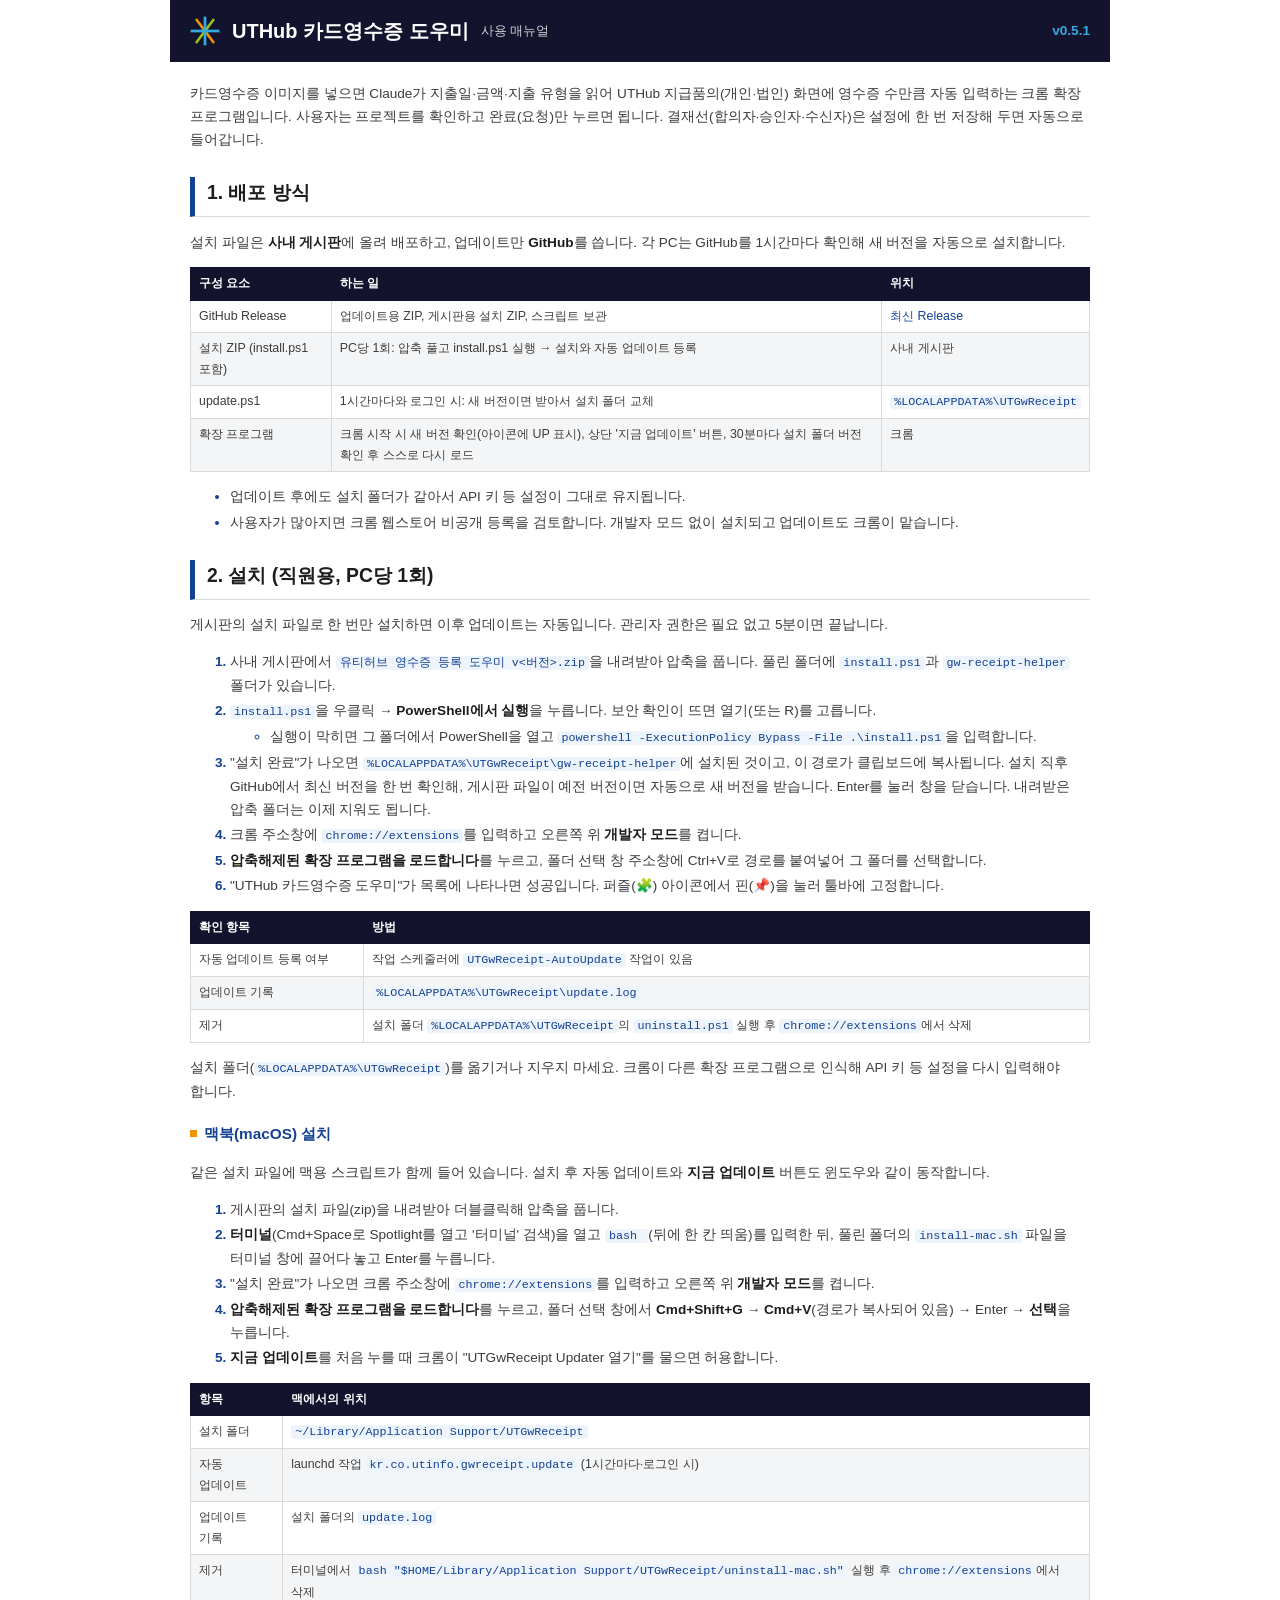
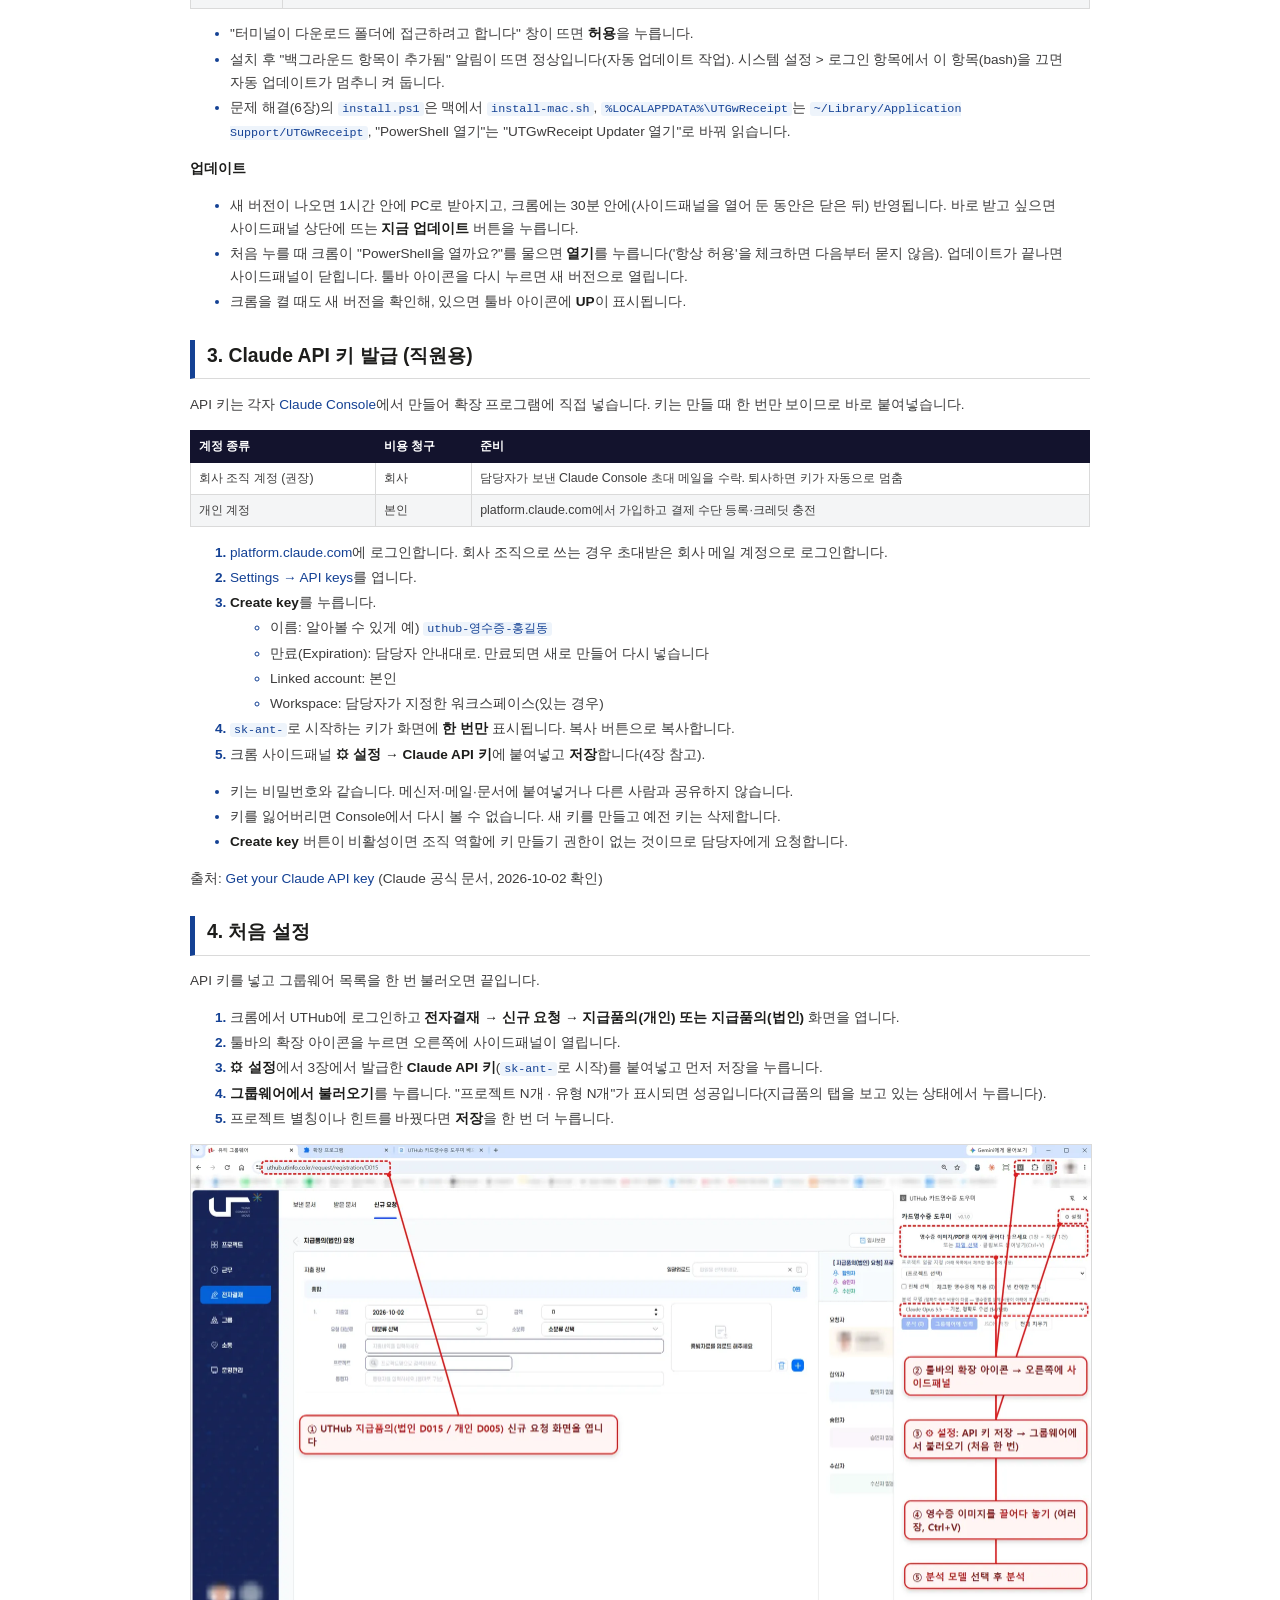
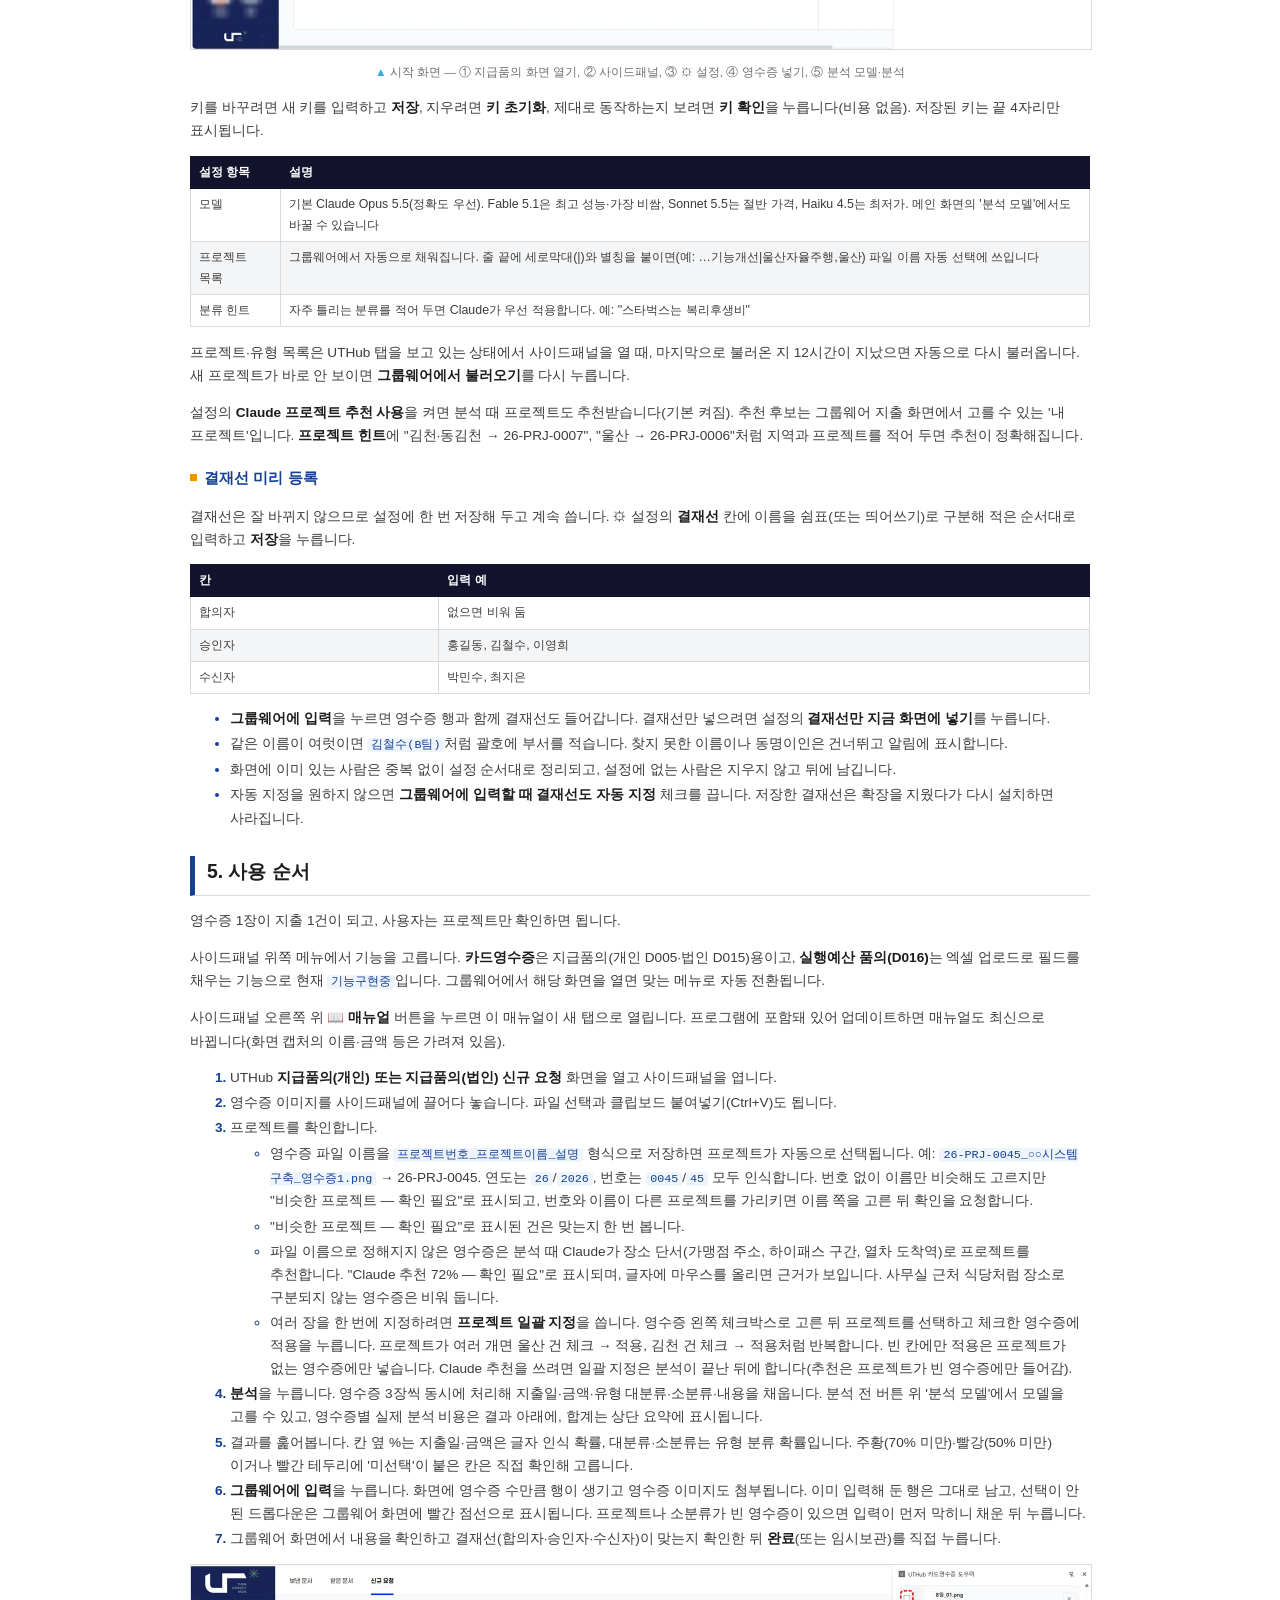
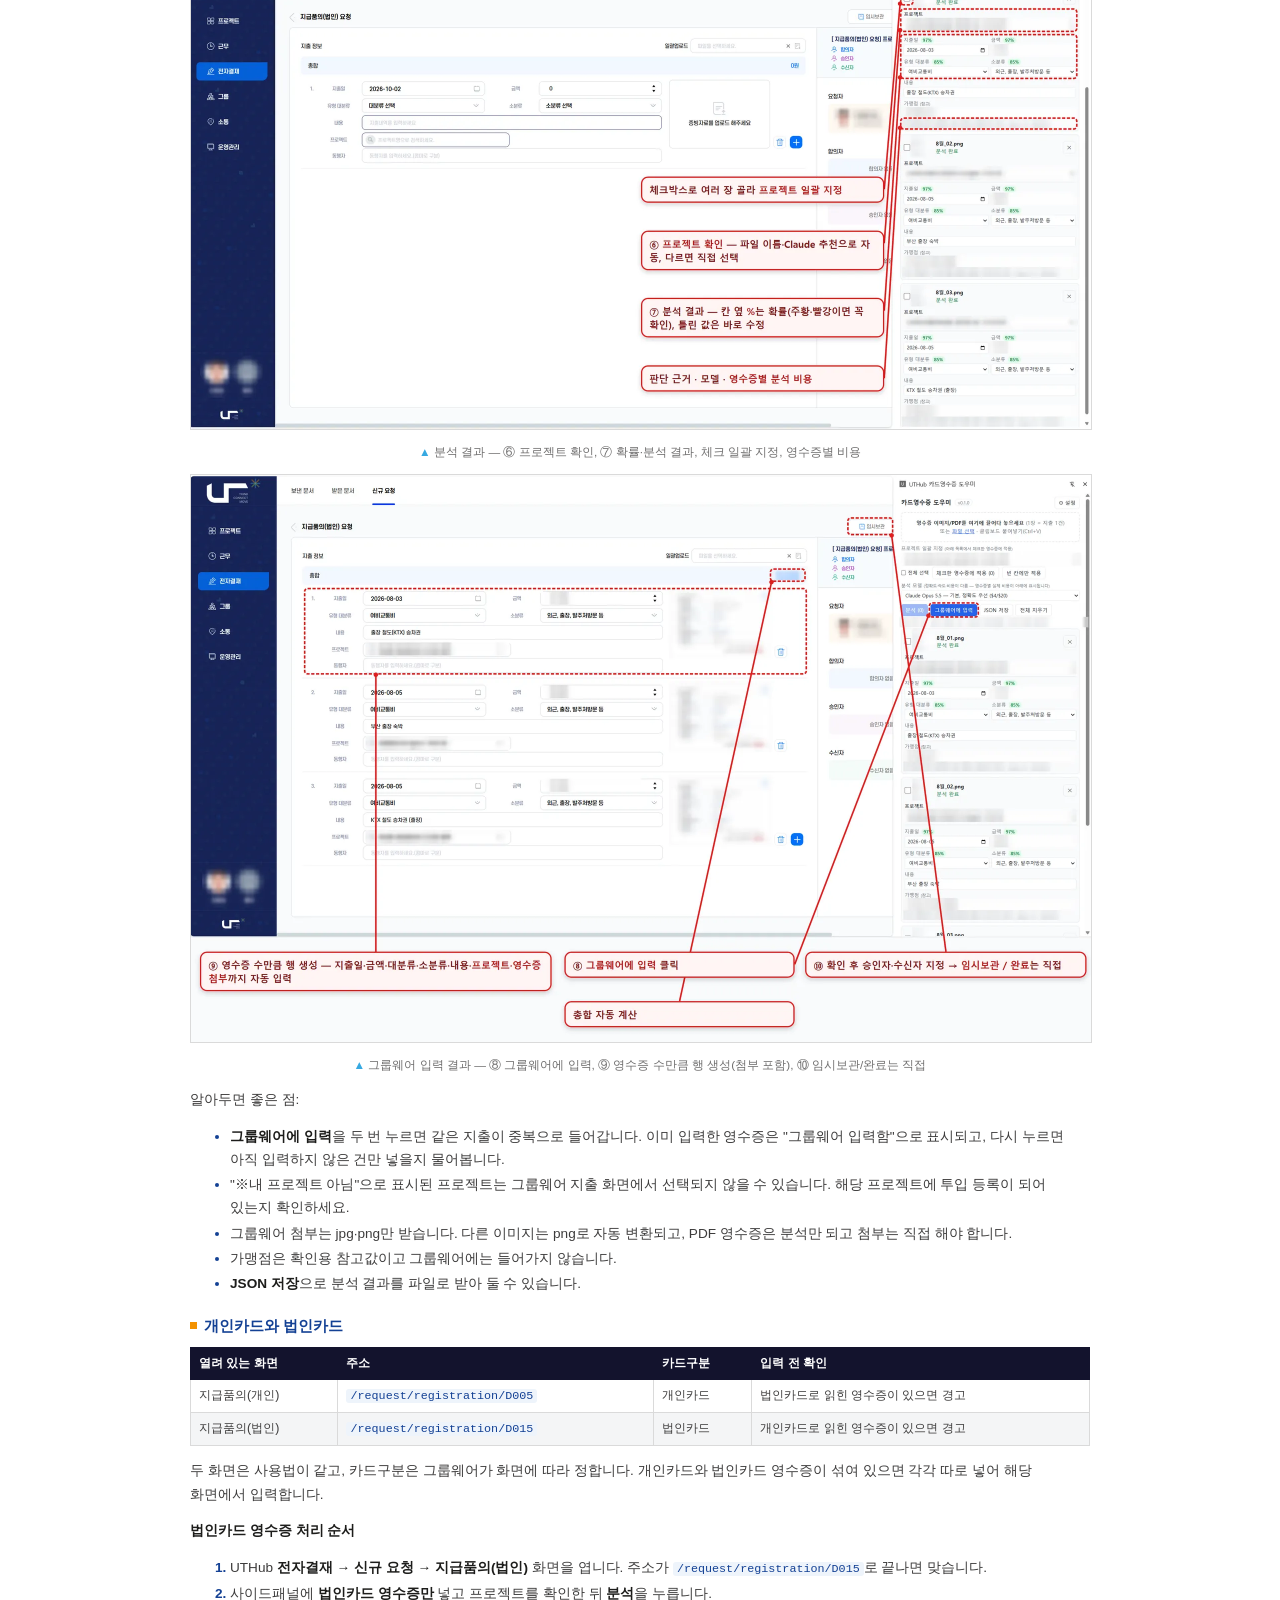
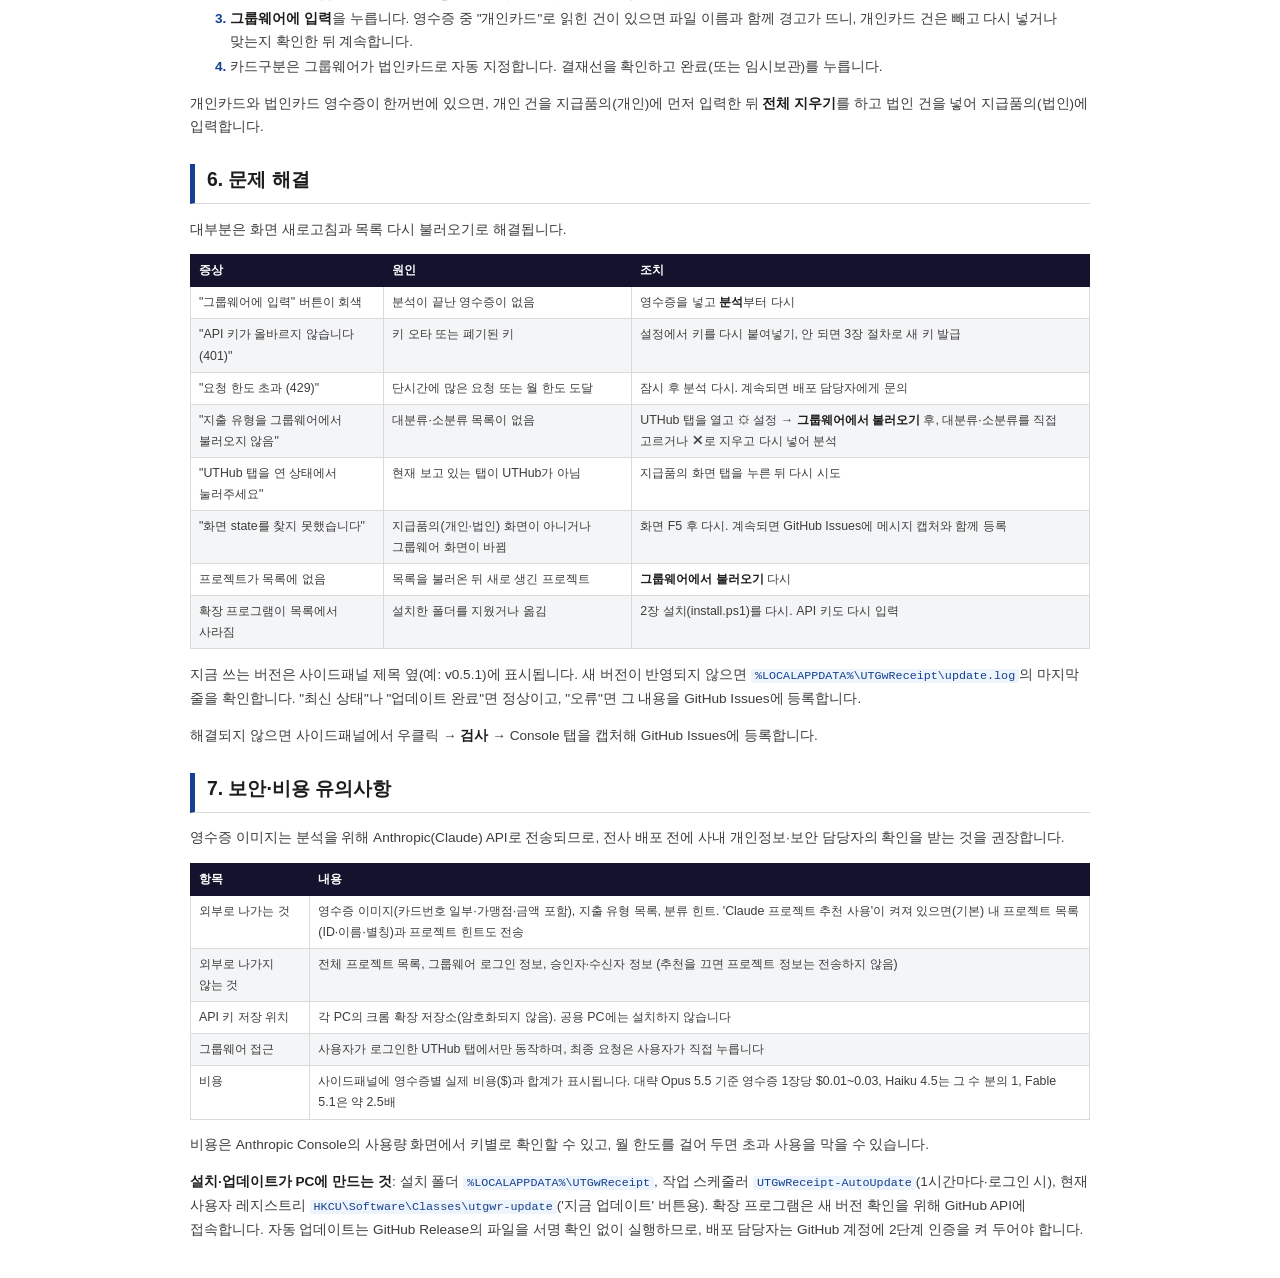
==== extension/manual/index.html @ b5f00553 "- type: fix - 이슈개요: 릴리스 워크플로 오류(awk 줄 제어문자) 수정 및 v0.5.1 재릴리스 Co-Authored-By: Claude Opus 5.5 <norepl" ====
<!doctype html><html lang="ko"><head><meta charset="utf-8"><title>유티허브 영수증 등록 도우미 사용 매뉴얼 v0.5.1</title><style>
@page { size: A4; margin: 16mm 15mm 16mm; }
@page :first { margin: 0; }
:root { --navy:#13132d; --blue:#144194; --sky:#36a9e1; --orange:#f39200; --green:#94c11e; --ink:#3d3c3c; --ink2:#1d1d1b; --muted:#706f6f; --line:#dadada; }
* { -webkit-print-color-adjust: exact; print-color-adjust: exact; }
body { word-break: keep-all; margin: 0; font: 10.2pt/1.7 "Pretendard", "Malgun Gothic", sans-serif; color: var(--ink); background: #fff; }
.cover { position: relative; width: 210mm; height: 297mm; overflow: hidden; background: var(--navy); color: #fff; page-break-after: always; }
.cover .bg { position: absolute; top: 0; right: -95mm; height: 100%; opacity: .95; }
.cover::after { content: ""; position: absolute; inset: 0; background: linear-gradient(90deg, rgba(19,19,45,.92) 0%, rgba(19,19,45,.55) 55%, rgba(19,19,45,0) 100%); }
.cv { position: absolute; left: 22mm; top: 62mm; right: 20mm; z-index: 1; }
.cv .tag { color: var(--sky); font-size: 11pt; letter-spacing: .3px; margin: 18px 0 10px; }
.cv .ct { font-size: 36pt; line-height: 1.22; font-weight: 800; margin: 0; border: 0; color: #fff; }
.cv .sub { font-size: 14pt; font-weight: 500; margin: 14px 0 0; color: #e6e8ea; }
.cv .sub span { color: var(--orange); font-weight: 700; }
.cv .meta { list-style: none; padding: 0; margin: 34mm 0 0; border-left: 3px solid var(--sky); padding-left: 12px; font-size: 10.5pt; color: #cdd1d5; }
.cv .meta li { margin: 4px 0; } .cv .meta b { display: inline-block; width: 52px; color: #fff; font-weight: 600; }
.cover .logo { position: absolute; left: 20mm; bottom: 20mm; width: 62mm; z-index: 1; }
h1 { font-size: 19pt; color: var(--ink2); }
h2 { font-size: 14.5pt; font-weight: 800; color: var(--ink2); margin: 26px 0 10px; padding: 0 0 6px 12px; border-left: 5px solid var(--blue); border-bottom: 1px solid var(--line); page-break-after: avoid; }
h2:first-child { margin-top: 0; }
h3 { font-size: 11.5pt; font-weight: 700; color: var(--blue); margin: 18px 0 6px; page-break-after: avoid; }
h3::before { content: ""; display: inline-block; width: 7px; height: 7px; background: var(--orange); margin-right: 7px; vertical-align: 2px; }
p strong, li strong, td strong { color: var(--ink2); }
table { border-collapse: collapse; width: 100%; margin: 8px 0 12px; font-size: 9.3pt; }
tr { break-inside: avoid; } thead { display: table-header-group; }
th, td { word-break: keep-all; border: 1px solid var(--line); padding: 5px 8px; vertical-align: top; text-align: left; }
th { background: var(--navy); color: #fff; font-weight: 600; border-color: var(--navy); }
tbody tr:nth-child(even) td { background: #f4f5f6; }
code { background: #eef4fb; color: var(--blue); padding: 0 4px; border-radius: 3px; font-size: 8.8pt; font-family: Consolas, "Pretendard", monospace; }
figure { margin: 12px 0; text-align: center; page-break-inside: avoid; }
figure img { max-width: 100%; max-height: 230mm; border: 1px solid var(--line); }
figcaption { font-size: 8.8pt; color: var(--muted); margin-top: 5px; }
figcaption::before { content: "▲ "; color: var(--sky); }
a { color: var(--blue); text-decoration: none; }
li { margin: 2px 0; } li::marker { color: var(--blue); font-weight: 700; }
body { max-width: 900px; margin: 0 auto; padding: 0 20px 48px; }
.appbar { position: sticky; top: 0; z-index: 2; margin: 0 -20px 20px; padding: 14px 20px; background: var(--navy); color: #fff; display: flex; align-items: center; gap: 12px; }
.appbar strong { font-size: 15pt; font-weight: 800; } .appbar span { color: #cdd1d5; font-size: 10pt; }
.appbar .v { margin-left: auto; color: var(--sky); font-weight: 600; }
figure img { max-height: none; }
@media print { .appbar { position: static; } }</style></head><body><header class="appbar"><svg viewBox="-50 -50 100 100" width="30" height="30">
  <g stroke-width="9" stroke-linecap="butt">
  <line x1="-30" y1="-40" x2="30" y2="40" stroke="#f39200"/><line x1="30" y1="-40" x2="-30" y2="40" stroke="#94c11e"/>
  <line x1="0" y1="-48" x2="0" y2="48" stroke="#36a9e1"/><line x1="-48" y1="0" x2="48" y2="0" stroke="#36a9e1"/></g></svg><strong>UTHub 카드영수증 도우미</strong><span>사용 매뉴얼</span><b class="v">v0.5.1</b></header>
<main><p>카드영수증 이미지를 넣으면 Claude가 지출일·금액·지출 유형을 읽어 UTHub 지급품의(개인·법인) 화면에 영수증 수만큼 자동 입력하는 크롬 확장 프로그램입니다. 사용자는 프로젝트를 확인하고 완료(요청)만 누르면 됩니다. 결재선(합의자·승인자·수신자)은 설정에 한 번 저장해 두면 자동으로 들어갑니다.</p>
<h2>1. 배포 방식</h2>
<p>설치 파일은 <strong>사내 게시판</strong>에 올려 배포하고, 업데이트만 <strong>GitHub</strong>를 씁니다. 각 PC는 GitHub를 1시간마다 확인해 새 버전을 자동으로 설치합니다.</p>
<table><thead><tr><th>구성 요소</th><th>하는 일</th><th>위치</th></tr></thead><tbody><tr><td>GitHub Release</td><td>업데이트용 ZIP, 게시판용 설치 ZIP, 스크립트 보관</td><td><a href="https://github.com/yuseungil-a11y/utinfo_gw_receipt/releases/latest">최신 Release</a></td></tr><tr><td>설치 ZIP (install.ps1 포함)</td><td>PC당 1회: 압축 풀고 install.ps1 실행 → 설치와 자동 업데이트 등록</td><td>사내 게시판</td></tr><tr><td>update.ps1</td><td>1시간마다와 로그인 시: 새 버전이면 받아서 설치 폴더 교체</td><td><code>%LOCALAPPDATA%\UTGwReceipt</code></td></tr><tr><td>확장 프로그램</td><td>크롬 시작 시 새 버전 확인(아이콘에 UP 표시), 상단 '지금 업데이트' 버튼, 30분마다 설치 폴더 버전 확인 후 스스로 다시 로드</td><td>크롬</td></tr></tbody></table>
<ul>
<li>업데이트 후에도 설치 폴더가 같아서 API 키 등 설정이 그대로 유지됩니다.
</li>
<li>사용자가 많아지면 크롬 웹스토어 비공개 등록을 검토합니다. 개발자 모드 없이 설치되고 업데이트도 크롬이 맡습니다.
</li></ul>
<h2>2. 설치 (직원용, PC당 1회)</h2>
<p>게시판의 설치 파일로 한 번만 설치하면 이후 업데이트는 자동입니다. 관리자 권한은 필요 없고 5분이면 끝납니다.</p>
<ol>
<li>사내 게시판에서 <code>유티허브 영수증 등록 도우미 v&lt;버전&gt;.zip</code>을 내려받아 압축을 풉니다. 풀린 폴더에 <code>install.ps1</code>과 <code>gw-receipt-helper</code> 폴더가 있습니다.
</li>
<li><code>install.ps1</code>을 우클릭 → <strong>PowerShell에서 실행</strong>을 누릅니다. 보안 확인이 뜨면 열기(또는 R)를 고릅니다.
<ul>
<li>실행이 막히면 그 폴더에서 PowerShell을 열고 <code>powershell -ExecutionPolicy Bypass -File .\install.ps1</code>을 입력합니다.
</li></ul>
</li>
<li>"설치 완료"가 나오면 <code>%LOCALAPPDATA%\UTGwReceipt\gw-receipt-helper</code>에 설치된 것이고, 이 경로가 클립보드에 복사됩니다. 설치 직후 GitHub에서 최신 버전을 한 번 확인해, 게시판 파일이 예전 버전이면 자동으로 새 버전을 받습니다. Enter를 눌러 창을 닫습니다. 내려받은 압축 폴더는 이제 지워도 됩니다.
</li>
<li>크롬 주소창에 <code>chrome://extensions</code>를 입력하고 오른쪽 위 <strong>개발자 모드</strong>를 켭니다.
</li>
<li><strong>압축해제된 확장 프로그램을 로드합니다</strong>를 누르고, 폴더 선택 창 주소창에 Ctrl+V로 경로를 붙여넣어 그 폴더를 선택합니다.
</li>
<li>"UTHub 카드영수증 도우미"가 목록에 나타나면 성공입니다. 퍼즐(🧩) 아이콘에서 핀(📌)을 눌러 툴바에 고정합니다.
</li></ol>
<table><thead><tr><th>확인 항목</th><th>방법</th></tr></thead><tbody><tr><td>자동 업데이트 등록 여부</td><td>작업 스케줄러에 <code>UTGwReceipt-AutoUpdate</code> 작업이 있음</td></tr><tr><td>업데이트 기록</td><td><code>%LOCALAPPDATA%\UTGwReceipt\update.log</code></td></tr><tr><td>제거</td><td>설치 폴더 <code>%LOCALAPPDATA%\UTGwReceipt</code>의 <code>uninstall.ps1</code> 실행 후 <code>chrome://extensions</code>에서 삭제</td></tr></tbody></table>
<p>설치 폴더(<code>%LOCALAPPDATA%\UTGwReceipt</code>)를 옮기거나 지우지 마세요. 크롬이 다른 확장 프로그램으로 인식해 API 키 등 설정을 다시 입력해야 합니다.</p>
<h3>맥북(macOS) 설치</h3>
<p>같은 설치 파일에 맥용 스크립트가 함께 들어 있습니다. 설치 후 자동 업데이트와 <strong>지금 업데이트</strong> 버튼도 윈도우와 같이 동작합니다.</p>
<ol>
<li>게시판의 설치 파일(zip)을 내려받아 더블클릭해 압축을 풉니다.
</li>
<li><strong>터미널</strong>(Cmd+Space로 Spotlight를 열고 '터미널' 검색)을 열고 <code>bash </code> (뒤에 한 칸 띄움)를 입력한 뒤, 풀린 폴더의 <code>install-mac.sh</code> 파일을 터미널 창에 끌어다 놓고 Enter를 누릅니다.
</li>
<li>"설치 완료"가 나오면 크롬 주소창에 <code>chrome://extensions</code>를 입력하고 오른쪽 위 <strong>개발자 모드</strong>를 켭니다.
</li>
<li><strong>압축해제된 확장 프로그램을 로드합니다</strong>를 누르고, 폴더 선택 창에서 <strong>Cmd+Shift+G</strong> → <strong>Cmd+V</strong>(경로가 복사되어 있음) → Enter → <strong>선택</strong>을 누릅니다.
</li>
<li><strong>지금 업데이트</strong>를 처음 누를 때 크롬이 "UTGwReceipt Updater 열기"를 물으면 허용합니다.
</li></ol>
<table><thead><tr><th>항목</th><th>맥에서의 위치</th></tr></thead><tbody><tr><td>설치 폴더</td><td><code>~/Library/Application Support/UTGwReceipt</code></td></tr><tr><td>자동 업데이트</td><td>launchd 작업 <code>kr.co.utinfo.gwreceipt.update</code> (1시간마다·로그인 시)</td></tr><tr><td>업데이트 기록</td><td>설치 폴더의 <code>update.log</code></td></tr><tr><td>제거</td><td>터미널에서 <code>bash "$HOME/Library/Application Support/UTGwReceipt/uninstall-mac.sh"</code> 실행 후 <code>chrome://extensions</code>에서 삭제</td></tr></tbody></table>
<ul>
<li>"터미널이 다운로드 폴더에 접근하려고 합니다" 창이 뜨면 <strong>허용</strong>을 누릅니다.
</li>
<li>설치 후 "백그라운드 항목이 추가됨" 알림이 뜨면 정상입니다(자동 업데이트 작업). 시스템 설정 &gt; 로그인 항목에서 이 항목(bash)을 끄면 자동 업데이트가 멈추니 켜 둡니다.
</li>
<li>문제 해결(6장)의 <code>install.ps1</code>은 맥에서 <code>install-mac.sh</code>, <code>%LOCALAPPDATA%\UTGwReceipt</code>는 <code>~/Library/Application Support/UTGwReceipt</code>, "PowerShell 열기"는 "UTGwReceipt Updater 열기"로 바꿔 읽습니다.
</li></ul>
<p><strong>업데이트</strong></p>
<ul>
<li>새 버전이 나오면 1시간 안에 PC로 받아지고, 크롬에는 30분 안에(사이드패널을 열어 둔 동안은 닫은 뒤) 반영됩니다. 바로 받고 싶으면 사이드패널 상단에 뜨는 <strong>지금 업데이트</strong> 버튼을 누릅니다.
</li>
<li>처음 누를 때 크롬이 "PowerShell을 열까요?"를 물으면 <strong>열기</strong>를 누릅니다('항상 허용'을 체크하면 다음부터 묻지 않음). 업데이트가 끝나면 사이드패널이 닫힙니다. 툴바 아이콘을 다시 누르면 새 버전으로 열립니다.
</li>
<li>크롬을 켤 때도 새 버전을 확인해, 있으면 툴바 아이콘에 <strong>UP</strong>이 표시됩니다.
</li></ul>
<h2>3. Claude API 키 발급 (직원용)</h2>
<p>API 키는 각자 <a href="https://platform.claude.com">Claude Console</a>에서 만들어 확장 프로그램에 직접 넣습니다. 키는 만들 때 한 번만 보이므로 바로 붙여넣습니다.</p>
<table><thead><tr><th>계정 종류</th><th>비용 청구</th><th>준비</th></tr></thead><tbody><tr><td>회사 조직 계정 (권장)</td><td>회사</td><td>담당자가 보낸 Claude Console 초대 메일을 수락. 퇴사하면 키가 자동으로 멈춤</td></tr><tr><td>개인 계정</td><td>본인</td><td>platform.claude.com에서 가입하고 결제 수단 등록·크레딧 충전</td></tr></tbody></table>
<ol>
<li><a href="https://platform.claude.com">platform.claude.com</a>에 로그인합니다. 회사 조직으로 쓰는 경우 초대받은 회사 메일 계정으로 로그인합니다.
</li>
<li><a href="https://platform.claude.com/settings/keys">Settings → API keys</a>를 엽니다.
</li>
<li><strong>Create key</strong>를 누릅니다.
<ul>
<li>이름: 알아볼 수 있게 예) <code>uthub-영수증-홍길동</code>
</li>
<li>만료(Expiration): 담당자 안내대로. 만료되면 새로 만들어 다시 넣습니다
</li>
<li>Linked account: 본인
</li>
<li>Workspace: 담당자가 지정한 워크스페이스(있는 경우)
</li></ul>
</li>
<li><code>sk-ant-</code>로 시작하는 키가 화면에 <strong>한 번만</strong> 표시됩니다. 복사 버튼으로 복사합니다.
</li>
<li>크롬 사이드패널 <strong>⚙ 설정 → Claude API 키</strong>에 붙여넣고 <strong>저장</strong>합니다(4장 참고).
</li></ol><ul>
<li>키는 비밀번호와 같습니다. 메신저·메일·문서에 붙여넣거나 다른 사람과 공유하지 않습니다.
</li>
<li>키를 잃어버리면 Console에서 다시 볼 수 없습니다. 새 키를 만들고 예전 키는 삭제합니다.
</li>
<li><strong>Create key</strong> 버튼이 비활성이면 조직 역할에 키 만들기 권한이 없는 것이므로 담당자에게 요청합니다.
</li></ul>
<p>출처: <a href="https://platform.claude.com/docs/en/get-api-key">Get your Claude API key</a> (Claude 공식 문서, 2026-10-02 확인)</p>
<h2>4. 처음 설정</h2>
<p>API 키를 넣고 그룹웨어 목록을 한 번 불러오면 끝입니다.</p>
<ol>
<li>크롬에서 UTHub에 로그인하고 <strong>전자결재 → 신규 요청 → 지급품의(개인) 또는 지급품의(법인)</strong> 화면을 엽니다.
</li>
<li>툴바의 확장 아이콘을 누르면 오른쪽에 사이드패널이 열립니다.
</li>
<li><strong>⚙ 설정</strong>에서 3장에서 발급한 <strong>Claude API 키</strong>(<code>sk-ant-</code>로 시작)를 붙여넣고 먼저 저장을 누릅니다.
</li>
<li><strong>그룹웨어에서 불러오기</strong>를 누릅니다. "프로젝트 N개 · 유형 N개"가 표시되면 성공입니다(지급품의 탭을 보고 있는 상태에서 누릅니다).
</li>
<li>프로젝트 별칭이나 힌트를 바꿨다면 <strong>저장</strong>을 한 번 더 누릅니다.
</li></ol>
<figure><img src="img/1.webp" alt="시작 화면 — ① 지급품의 화면 열기, ② 사이드패널, ③ ⚙ 설정, ④ 영수증 넣기, ⑤ 분석 모델·분석" loading="lazy"><figcaption>시작 화면 — ① 지급품의 화면 열기, ② 사이드패널, ③ ⚙ 설정, ④ 영수증 넣기, ⑤ 분석 모델·분석</figcaption></figure>
<p>키를 바꾸려면 새 키를 입력하고 <strong>저장</strong>, 지우려면 <strong>키 초기화</strong>, 제대로 동작하는지 보려면 <strong>키 확인</strong>을 누릅니다(비용 없음). 저장된 키는 끝 4자리만 표시됩니다.</p>
<table><thead><tr><th>설정 항목</th><th>설명</th></tr></thead><tbody><tr><td>모델</td><td>기본 Claude Opus 5.5(정확도 우선). Fable 5.1은 최고 성능·가장 비쌈, Sonnet 5.5는 절반 가격, Haiku 4.5는 최저가. 메인 화면의 '분석 모델'에서도 바꿀 수 있습니다</td></tr><tr><td>프로젝트 목록</td><td>그룹웨어에서 자동으로 채워집니다. 줄 끝에 세로막대(|)와 별칭을 붙이면(예: …기능개선|울산자율주행,울산) 파일 이름 자동 선택에 쓰입니다</td></tr><tr><td>분류 힌트</td><td>자주 틀리는 분류를 적어 두면 Claude가 우선 적용합니다. 예: "스타벅스는 복리후생비"</td></tr></tbody></table>
<p>프로젝트·유형 목록은 UTHub 탭을 보고 있는 상태에서 사이드패널을 열 때, 마지막으로 불러온 지 12시간이 지났으면 자동으로 다시 불러옵니다. 새 프로젝트가 바로 안 보이면 <strong>그룹웨어에서 불러오기</strong>를 다시 누릅니다.</p>
<p>설정의 <strong>Claude 프로젝트 추천 사용</strong>을 켜면 분석 때 프로젝트도 추천받습니다(기본 켜짐). 추천 후보는 그룹웨어 지출 화면에서 고를 수 있는 '내 프로젝트'입니다. <strong>프로젝트 힌트</strong>에 "김천·동김천 → 26-PRJ-0007", "울산 → 26-PRJ-0006"처럼 지역과 프로젝트를 적어 두면 추천이 정확해집니다.</p>
<h3>결재선 미리 등록</h3>
<p>결재선은 잘 바뀌지 않으므로 설정에 한 번 저장해 두고 계속 씁니다. ⚙ 설정의 <strong>결재선</strong> 칸에 이름을 쉼표(또는 띄어쓰기)로 구분해 적은 순서대로 입력하고 <strong>저장</strong>을 누릅니다.</p>
<table><thead><tr><th>칸</th><th>입력 예</th></tr></thead><tbody><tr><td>합의자</td><td>없으면 비워 둠</td></tr><tr><td>승인자</td><td>홍길동, 김철수, 이영희</td></tr><tr><td>수신자</td><td>박민수, 최지은</td></tr></tbody></table>
<ul>
<li><strong>그룹웨어에 입력</strong>을 누르면 영수증 행과 함께 결재선도 들어갑니다. 결재선만 넣으려면 설정의 <strong>결재선만 지금 화면에 넣기</strong>를 누릅니다.
</li>
<li>같은 이름이 여럿이면 <code>김철수(B팀)</code>처럼 괄호에 부서를 적습니다. 찾지 못한 이름이나 동명이인은 건너뛰고 알림에 표시합니다.
</li>
<li>화면에 이미 있는 사람은 중복 없이 설정 순서대로 정리되고, 설정에 없는 사람은 지우지 않고 뒤에 남깁니다.
</li>
<li>자동 지정을 원하지 않으면 <strong>그룹웨어에 입력할 때 결재선도 자동 지정</strong> 체크를 끕니다. 저장한 결재선은 확장을 지웠다가 다시 설치하면 사라집니다.
</li></ul>
<h2>5. 사용 순서</h2>
<p>영수증 1장이 지출 1건이 되고, 사용자는 프로젝트만 확인하면 됩니다.</p>
<p>사이드패널 위쪽 메뉴에서 기능을 고릅니다. <strong>카드영수증</strong>은 지급품의(개인 D005·법인 D015)용이고, <strong>실행예산 품의(D016)</strong>는 엑셀 업로드로 필드를 채우는 기능으로 현재 <code>기능구현중</code>입니다. 그룹웨어에서 해당 화면을 열면 맞는 메뉴로 자동 전환됩니다.</p>
<p>사이드패널 오른쪽 위 <strong>📖 매뉴얼</strong> 버튼을 누르면 이 매뉴얼이 새 탭으로 열립니다. 프로그램에 포함돼 있어 업데이트하면 매뉴얼도 최신으로 바뀝니다(화면 캡처의 이름·금액 등은 가려져 있음).</p>
<ol>
<li>UTHub <strong>지급품의(개인) 또는 지급품의(법인) 신규 요청</strong> 화면을 열고 사이드패널을 엽니다.
</li>
<li>영수증 이미지를 사이드패널에 끌어다 놓습니다. 파일 선택과 클립보드 붙여넣기(Ctrl+V)도 됩니다.
</li>
<li>프로젝트를 확인합니다.
<ul>
<li>영수증 파일 이름을 <code>프로젝트번호_프로젝트이름_설명</code> 형식으로 저장하면 프로젝트가 자동으로 선택됩니다. 예: <code>26-PRJ-0045_○○시스템 구축_영수증1.png</code> → 26-PRJ-0045. 연도는 <code>26</code>/<code>2026</code>, 번호는 <code>0045</code>/<code>45</code> 모두 인식합니다. 번호 없이 이름만 비슷해도 고르지만 "비슷한 프로젝트 — 확인 필요"로 표시되고, 번호와 이름이 다른 프로젝트를 가리키면 이름 쪽을 고른 뒤 확인을 요청합니다.
</li>
<li>"비슷한 프로젝트 — 확인 필요"로 표시된 건은 맞는지 한 번 봅니다.
</li>
<li>파일 이름으로 정해지지 않은 영수증은 분석 때 Claude가 장소 단서(가맹점 주소, 하이패스 구간, 열차 도착역)로 프로젝트를 추천합니다. "Claude 추천 72% — 확인 필요"로 표시되며, 글자에 마우스를 올리면 근거가 보입니다. 사무실 근처 식당처럼 장소로 구분되지 않는 영수증은 비워 둡니다.
</li>
<li>여러 장을 한 번에 지정하려면 <strong>프로젝트 일괄 지정</strong>을 씁니다. 영수증 왼쪽 체크박스로 고른 뒤 프로젝트를 선택하고 체크한 영수증에 적용을 누릅니다. 프로젝트가 여러 개면 울산 건 체크 → 적용, 김천 건 체크 → 적용처럼 반복합니다. 빈 칸에만 적용은 프로젝트가 없는 영수증에만 넣습니다. Claude 추천을 쓰려면 일괄 지정은 분석이 끝난 뒤에 합니다(추천은 프로젝트가 빈 영수증에만 들어감).
</li></ul>
</li>
<li><strong>분석</strong>을 누릅니다. 영수증 3장씩 동시에 처리해 지출일·금액·유형 대분류·소분류·내용을 채웁니다. 분석 전 버튼 위 '분석 모델'에서 모델을 고를 수 있고, 영수증별 실제 분석 비용은 결과 아래에, 합계는 상단 요약에 표시됩니다.
</li>
<li>결과를 훑어봅니다. 칸 옆 %는 지출일·금액은 글자 인식 확률, 대분류·소분류는 유형 분류 확률입니다. 주황(70% 미만)·빨강(50% 미만)이거나 빨간 테두리에 '미선택'이 붙은 칸은 직접 확인해 고릅니다.
</li>
<li><strong>그룹웨어에 입력</strong>을 누릅니다. 화면에 영수증 수만큼 행이 생기고 영수증 이미지도 첨부됩니다. 이미 입력해 둔 행은 그대로 남고, 선택이 안 된 드롭다운은 그룹웨어 화면에 빨간 점선으로 표시됩니다. 프로젝트나 소분류가 빈 영수증이 있으면 입력이 먼저 막히니 채운 뒤 누릅니다.
</li>
<li>그룹웨어 화면에서 내용을 확인하고 결재선(합의자·승인자·수신자)이 맞는지 확인한 뒤 <strong>완료</strong>(또는 임시보관)를 직접 누릅니다.
</li></ol>
<figure><img src="img/2.webp" alt="분석 결과 — ⑥ 프로젝트 확인, ⑦ 확률·분석 결과, 체크 일괄 지정, 영수증별 비용" loading="lazy"><figcaption>분석 결과 — ⑥ 프로젝트 확인, ⑦ 확률·분석 결과, 체크 일괄 지정, 영수증별 비용</figcaption></figure>
<figure><img src="img/3.webp" alt="그룹웨어 입력 결과 — ⑧ 그룹웨어에 입력, ⑨ 영수증 수만큼 행 생성(첨부 포함), ⑩ 임시보관/완료는 직접" loading="lazy"><figcaption>그룹웨어 입력 결과 — ⑧ 그룹웨어에 입력, ⑨ 영수증 수만큼 행 생성(첨부 포함), ⑩ 임시보관/완료는 직접</figcaption></figure>
<p>알아두면 좋은 점:</p>
<ul>
<li><strong>그룹웨어에 입력</strong>을 두 번 누르면 같은 지출이 중복으로 들어갑니다. 이미 입력한 영수증은 "그룹웨어 입력함"으로 표시되고, 다시 누르면 아직 입력하지 않은 건만 넣을지 물어봅니다.
</li>
<li>"※내 프로젝트 아님"으로 표시된 프로젝트는 그룹웨어 지출 화면에서 선택되지 않을 수 있습니다. 해당 프로젝트에 투입 등록이 되어 있는지 확인하세요.
</li>
<li>그룹웨어 첨부는 jpg·png만 받습니다. 다른 이미지는 png로 자동 변환되고, PDF 영수증은 분석만 되고 첨부는 직접 해야 합니다.
</li>
<li>가맹점은 확인용 참고값이고 그룹웨어에는 들어가지 않습니다.
</li>
<li><strong>JSON 저장</strong>으로 분석 결과를 파일로 받아 둘 수 있습니다.
</li></ul>
<h3>개인카드와 법인카드</h3>
<table><thead><tr><th>열려 있는 화면</th><th>주소</th><th>카드구분</th><th>입력 전 확인</th></tr></thead><tbody><tr><td>지급품의(개인)</td><td><code>/request/registration/D005</code></td><td>개인카드</td><td>법인카드로 읽힌 영수증이 있으면 경고</td></tr><tr><td>지급품의(법인)</td><td><code>/request/registration/D015</code></td><td>법인카드</td><td>개인카드로 읽힌 영수증이 있으면 경고</td></tr></tbody></table>
<p>두 화면은 사용법이 같고, 카드구분은 그룹웨어가 화면에 따라 정합니다. 개인카드와 법인카드 영수증이 섞여 있으면 각각 따로 넣어 해당 화면에서 입력합니다.</p>
<p><strong>법인카드 영수증 처리 순서</strong></p>
<ol>
<li>UTHub <strong>전자결재 → 신규 요청 → 지급품의(법인)</strong> 화면을 엽니다. 주소가 <code>/request/registration/D015</code>로 끝나면 맞습니다.
</li>
<li>사이드패널에 <strong>법인카드 영수증만</strong> 넣고 프로젝트를 확인한 뒤 <strong>분석</strong>을 누릅니다.
</li>
<li><strong>그룹웨어에 입력</strong>을 누릅니다. 영수증 중 "개인카드"로 읽힌 건이 있으면 파일 이름과 함께 경고가 뜨니, 개인카드 건은 빼고 다시 넣거나 맞는지 확인한 뒤 계속합니다.
</li>
<li>카드구분은 그룹웨어가 법인카드로 자동 지정합니다. 결재선을 확인하고 완료(또는 임시보관)를 누릅니다.
</li></ol>
<p>개인카드와 법인카드 영수증이 한꺼번에 있으면, 개인 건을 지급품의(개인)에 먼저 입력한 뒤 <strong>전체 지우기</strong>를 하고 법인 건을 넣어 지급품의(법인)에 입력합니다.</p>
<h2>6. 문제 해결</h2>
<p>대부분은 화면 새로고침과 목록 다시 불러오기로 해결됩니다.</p>
<table><thead><tr><th>증상</th><th>원인</th><th>조치</th></tr></thead><tbody><tr><td>"그룹웨어에 입력" 버튼이 회색</td><td>분석이 끝난 영수증이 없음</td><td>영수증을 넣고 <strong>분석</strong>부터 다시</td></tr><tr><td>"API 키가 올바르지 않습니다 (401)"</td><td>키 오타 또는 폐기된 키</td><td>설정에서 키를 다시 붙여넣기, 안 되면 3장 절차로 새 키 발급</td></tr><tr><td>"요청 한도 초과 (429)"</td><td>단시간에 많은 요청 또는 월 한도 도달</td><td>잠시 후 분석 다시. 계속되면 배포 담당자에게 문의</td></tr><tr><td>"지출 유형을 그룹웨어에서 불러오지 않음"</td><td>대분류·소분류 목록이 없음</td><td>UTHub 탭을 열고 ⚙ 설정 → <strong>그룹웨어에서 불러오기</strong> 후, 대분류·소분류를 직접 고르거나 ✕로 지우고 다시 넣어 분석</td></tr><tr><td>"UTHub 탭을 연 상태에서 눌러주세요"</td><td>현재 보고 있는 탭이 UTHub가 아님</td><td>지급품의 화면 탭을 누른 뒤 다시 시도</td></tr><tr><td>"화면 state를 찾지 못했습니다"</td><td>지급품의(개인·법인) 화면이 아니거나 그룹웨어 화면이 바뀜</td><td>화면 F5 후 다시. 계속되면 GitHub Issues에 메시지 캡처와 함께 등록</td></tr><tr><td>프로젝트가 목록에 없음</td><td>목록을 불러온 뒤 새로 생긴 프로젝트</td><td><strong>그룹웨어에서 불러오기</strong> 다시</td></tr><tr><td>확장 프로그램이 목록에서 사라짐</td><td>설치한 폴더를 지웠거나 옮김</td><td>2장 설치(install.ps1)를 다시. API 키도 다시 입력</td></tr></tbody></table>
<p>지금 쓰는 버전은 사이드패널 제목 옆(예: v0.5.1)에 표시됩니다. 새 버전이 반영되지 않으면 <code>%LOCALAPPDATA%\UTGwReceipt\update.log</code>의 마지막 줄을 확인합니다. "최신 상태"나 "업데이트 완료"면 정상이고, "오류"면 그 내용을 GitHub Issues에 등록합니다.</p>
<p>해결되지 않으면 사이드패널에서 우클릭 → <strong>검사</strong> → Console 탭을 캡처해 GitHub Issues에 등록합니다.</p>
<h2>7. 보안·비용 유의사항</h2>
<p>영수증 이미지는 분석을 위해 Anthropic(Claude) API로 전송되므로, 전사 배포 전에 사내 개인정보·보안 담당자의 확인을 받는 것을 권장합니다.</p>
<table><thead><tr><th>항목</th><th>내용</th></tr></thead><tbody><tr><td>외부로 나가는 것</td><td>영수증 이미지(카드번호 일부·가맹점·금액 포함), 지출 유형 목록, 분류 힌트. 'Claude 프로젝트 추천 사용'이 켜져 있으면(기본) 내 프로젝트 목록(ID·이름·별칭)과 프로젝트 힌트도 전송</td></tr><tr><td>외부로 나가지 않는 것</td><td>전체 프로젝트 목록, 그룹웨어 로그인 정보, 승인자·수신자 정보 (추천을 끄면 프로젝트 정보는 전송하지 않음)</td></tr><tr><td>API 키 저장 위치</td><td>각 PC의 크롬 확장 저장소(암호화되지 않음). 공용 PC에는 설치하지 않습니다</td></tr><tr><td>그룹웨어 접근</td><td>사용자가 로그인한 UTHub 탭에서만 동작하며, 최종 요청은 사용자가 직접 누릅니다</td></tr><tr><td>비용</td><td>사이드패널에 영수증별 실제 비용($)과 합계가 표시됩니다. 대략 Opus 5.5 기준 영수증 1장당 $0.01~0.03, Haiku 4.5는 그 수 분의 1, Fable 5.1은 약 2.5배</td></tr></tbody></table>
<p>비용은 Anthropic Console의 사용량 화면에서 키별로 확인할 수 있고, 월 한도를 걸어 두면 초과 사용을 막을 수 있습니다.</p>
<p><strong>설치·업데이트가 PC에 만드는 것</strong>: 설치 폴더 <code>%LOCALAPPDATA%\UTGwReceipt</code>, 작업 스케줄러 <code>UTGwReceipt-AutoUpdate</code>(1시간마다·로그인 시), 현재 사용자 레지스트리 <code>HKCU\Software\Classes\utgwr-update</code>('지금 업데이트' 버튼용). 확장 프로그램은 새 버전 확인을 위해 GitHub API에 접속합니다. 자동 업데이트는 GitHub Release의 파일을 서명 확인 없이 실행하므로, 배포 담당자는 GitHub 계정에 2단계 인증을 켜 두어야 합니다.</p></main></body></html>
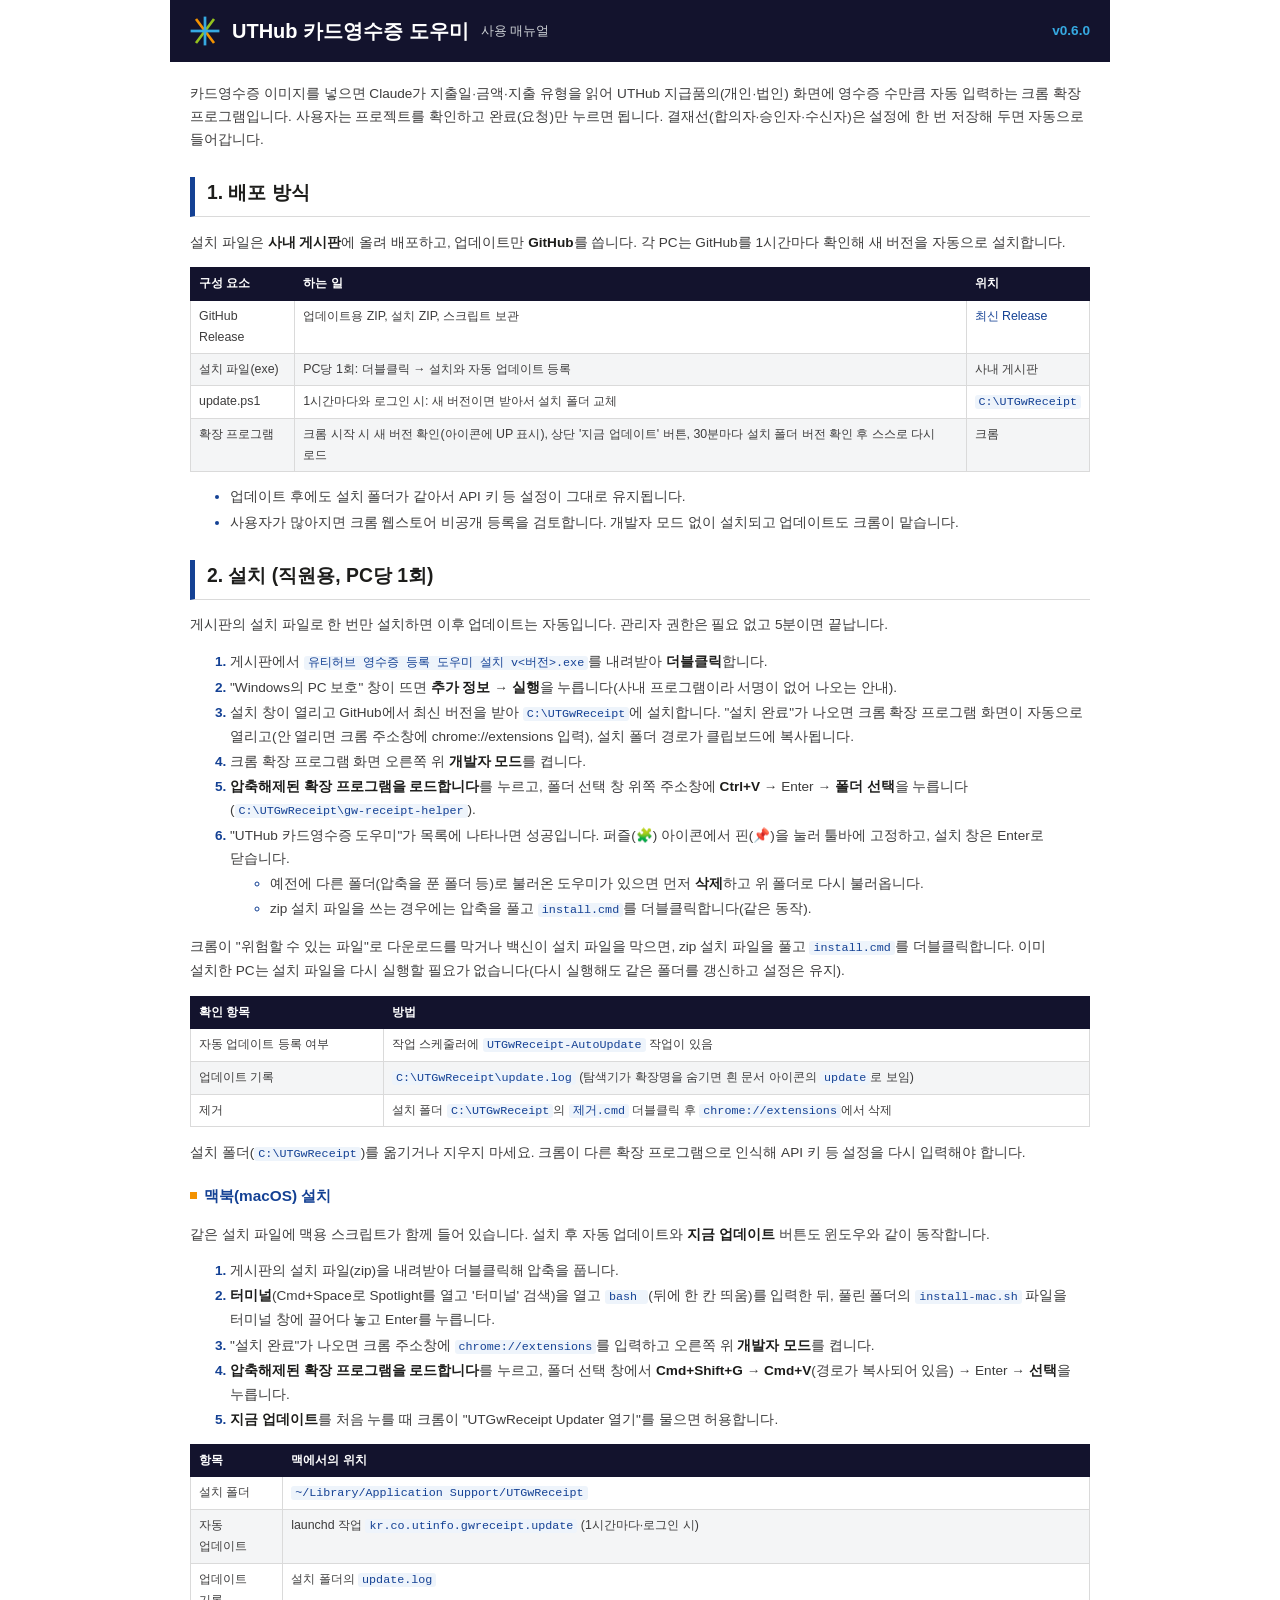
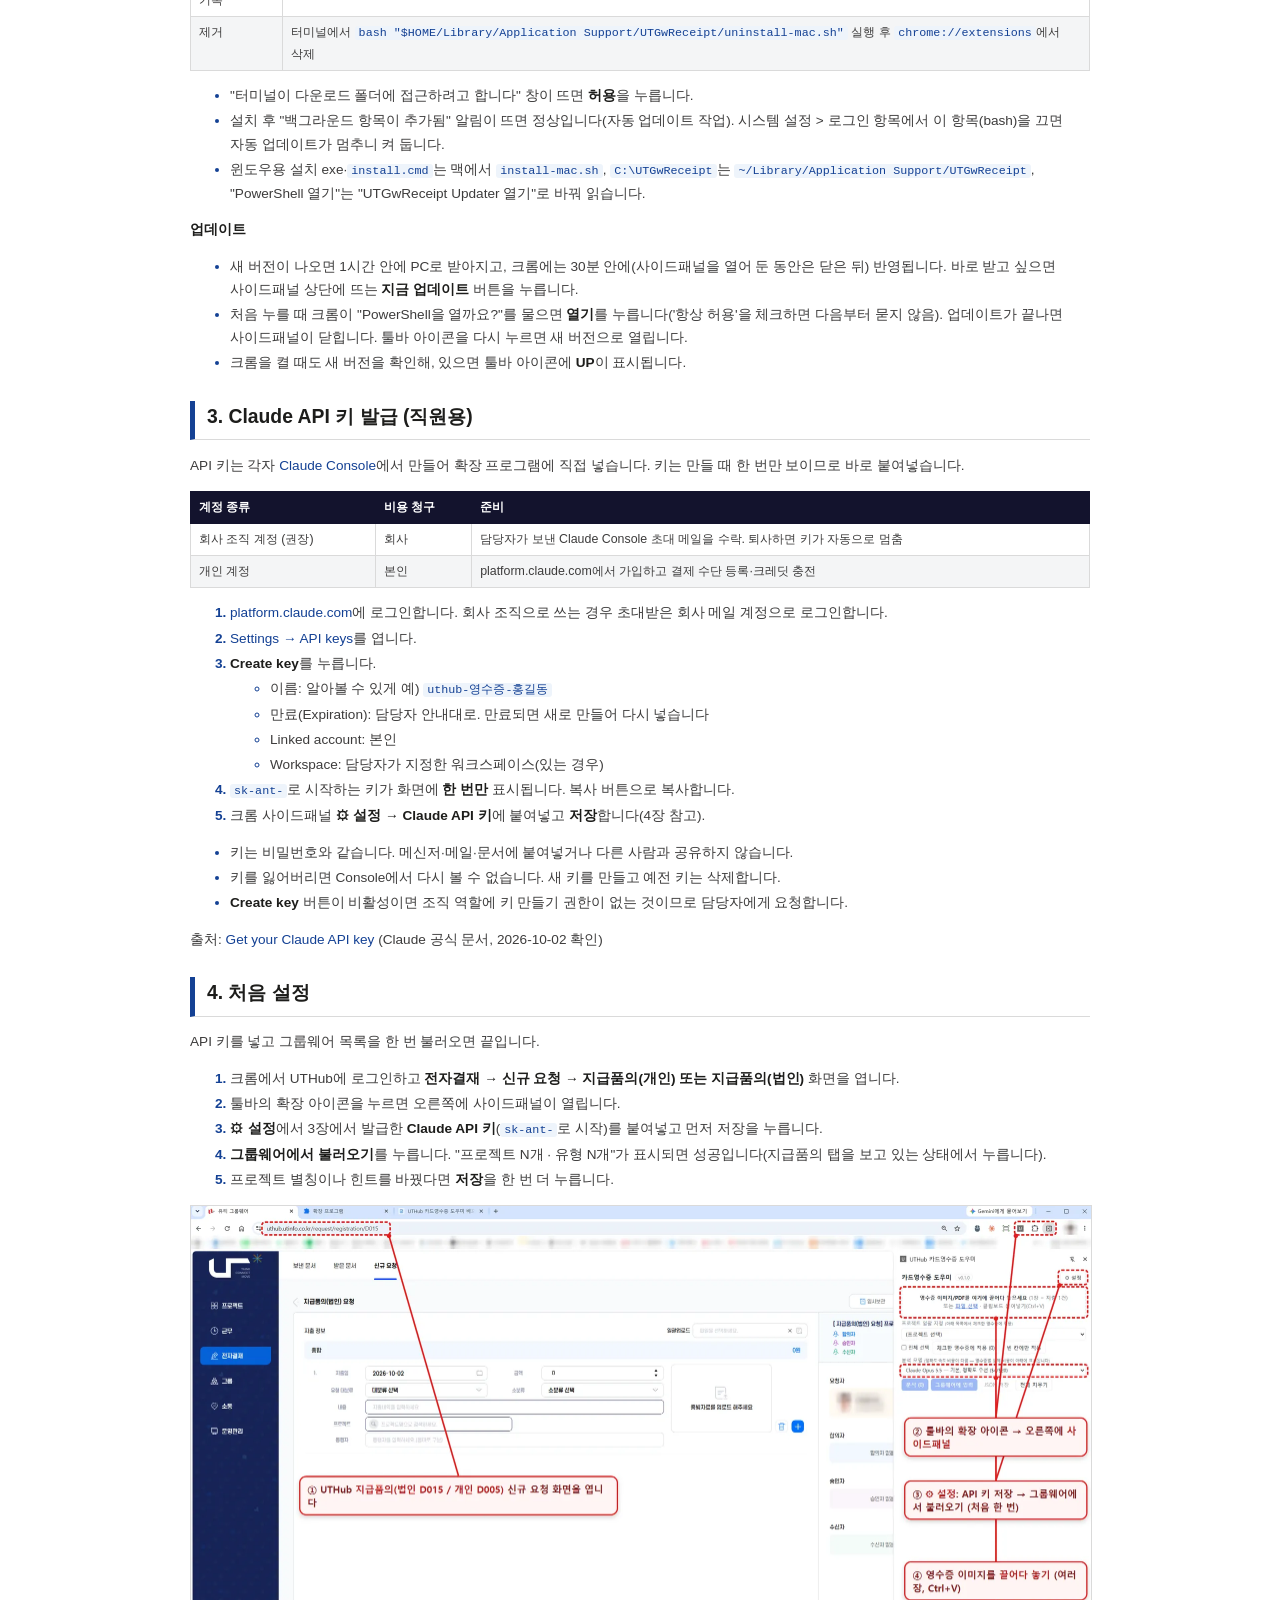
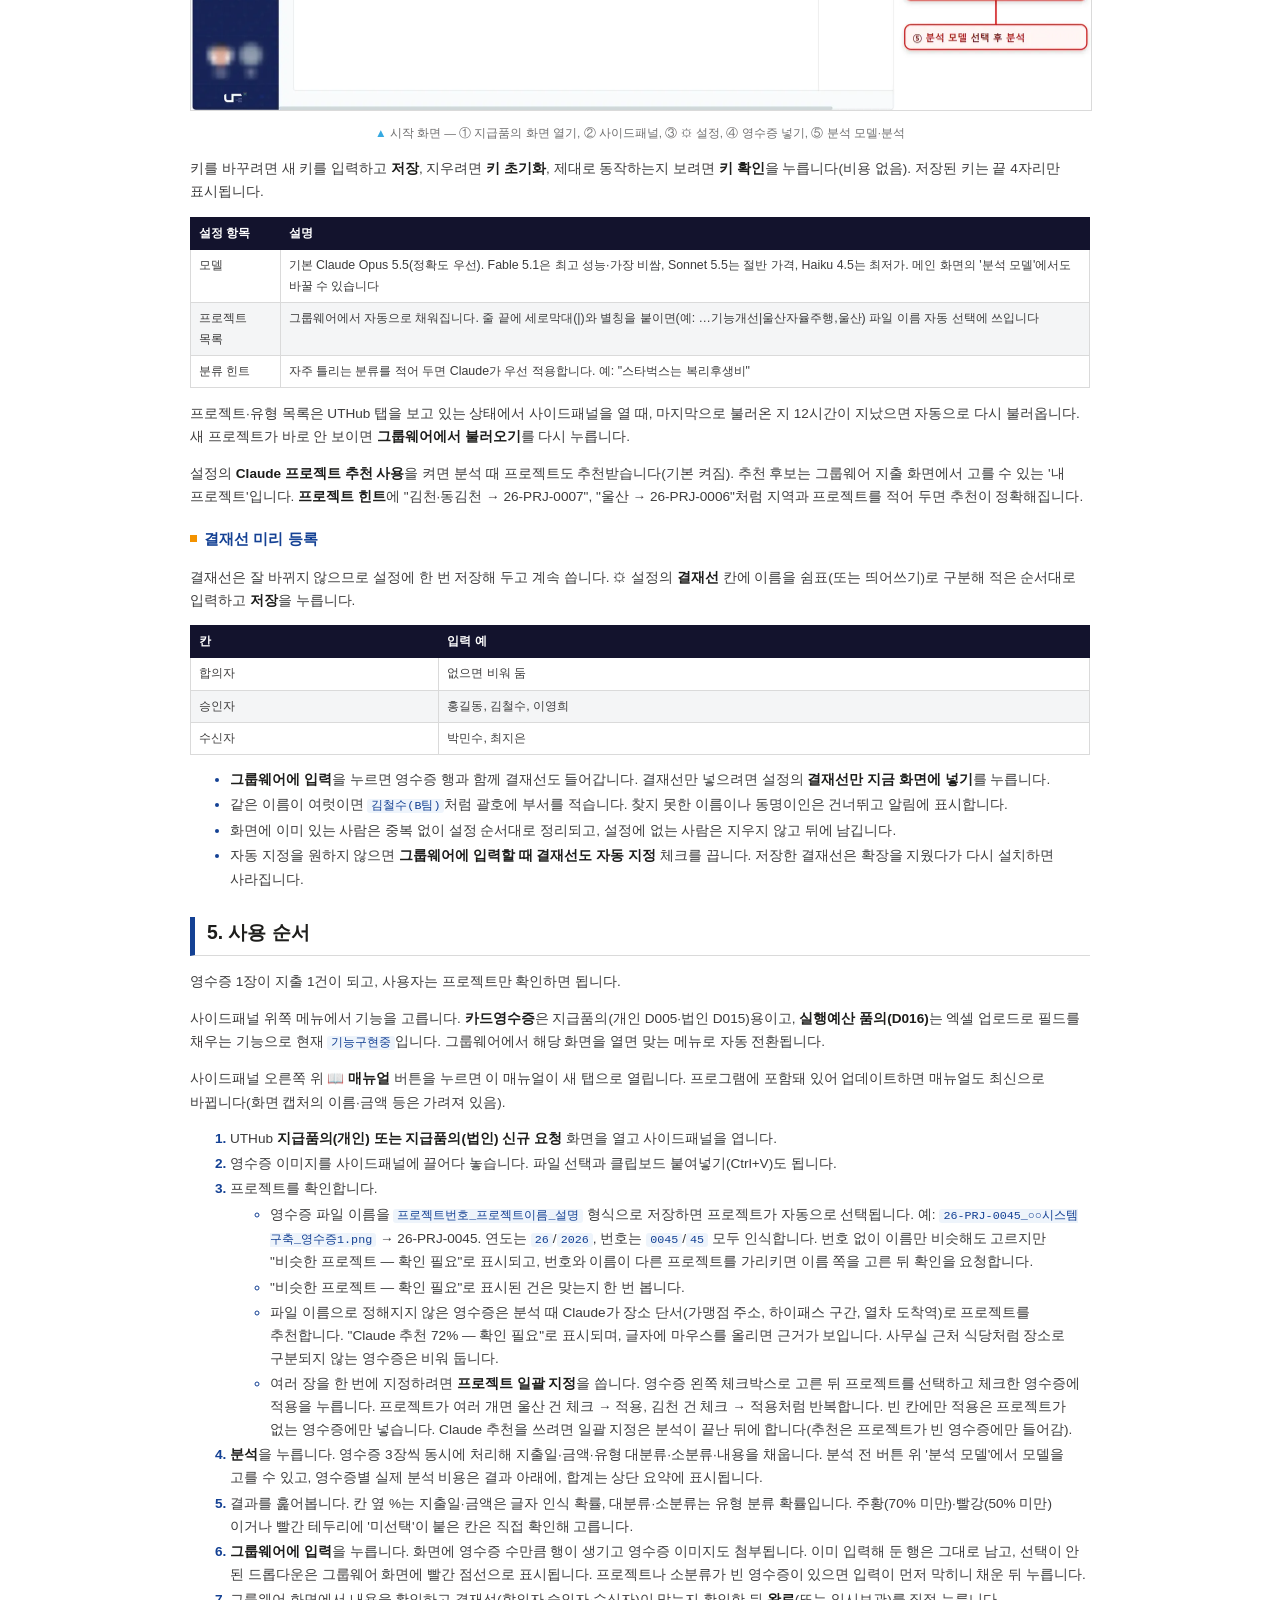
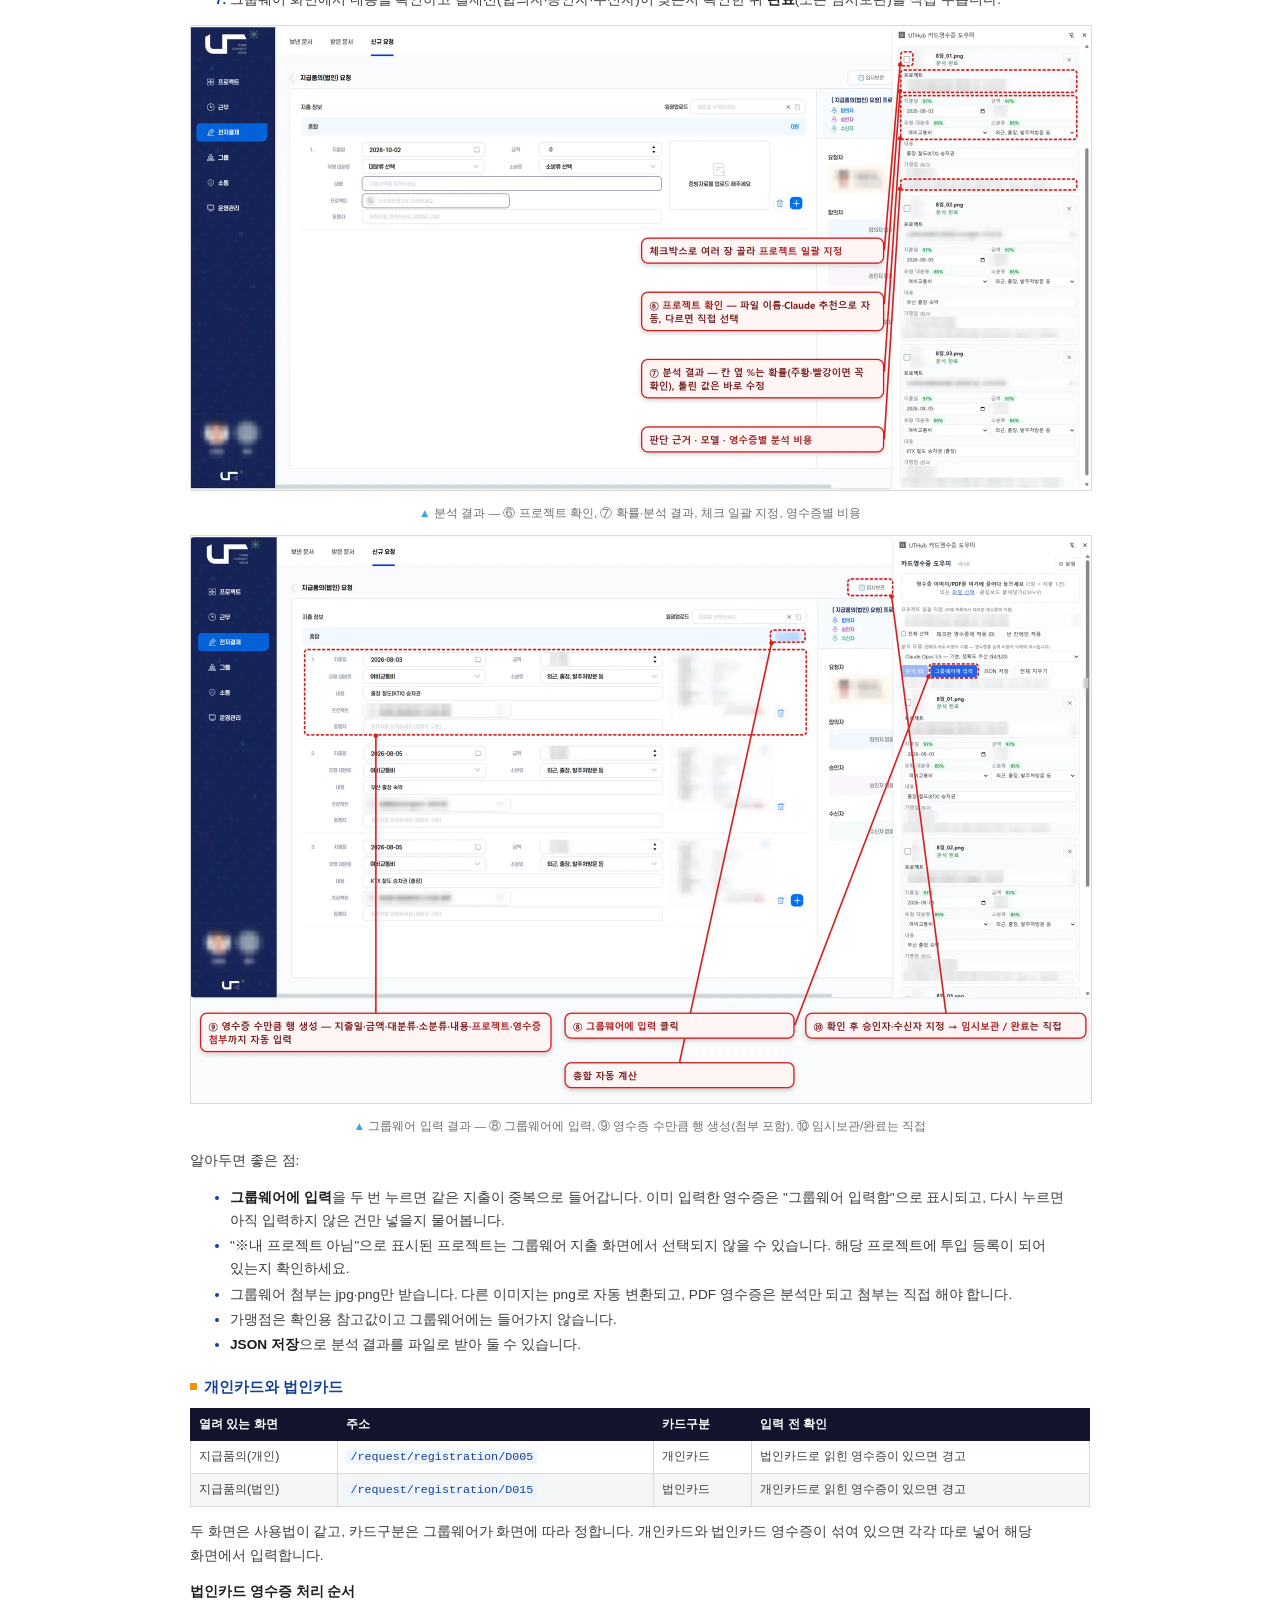
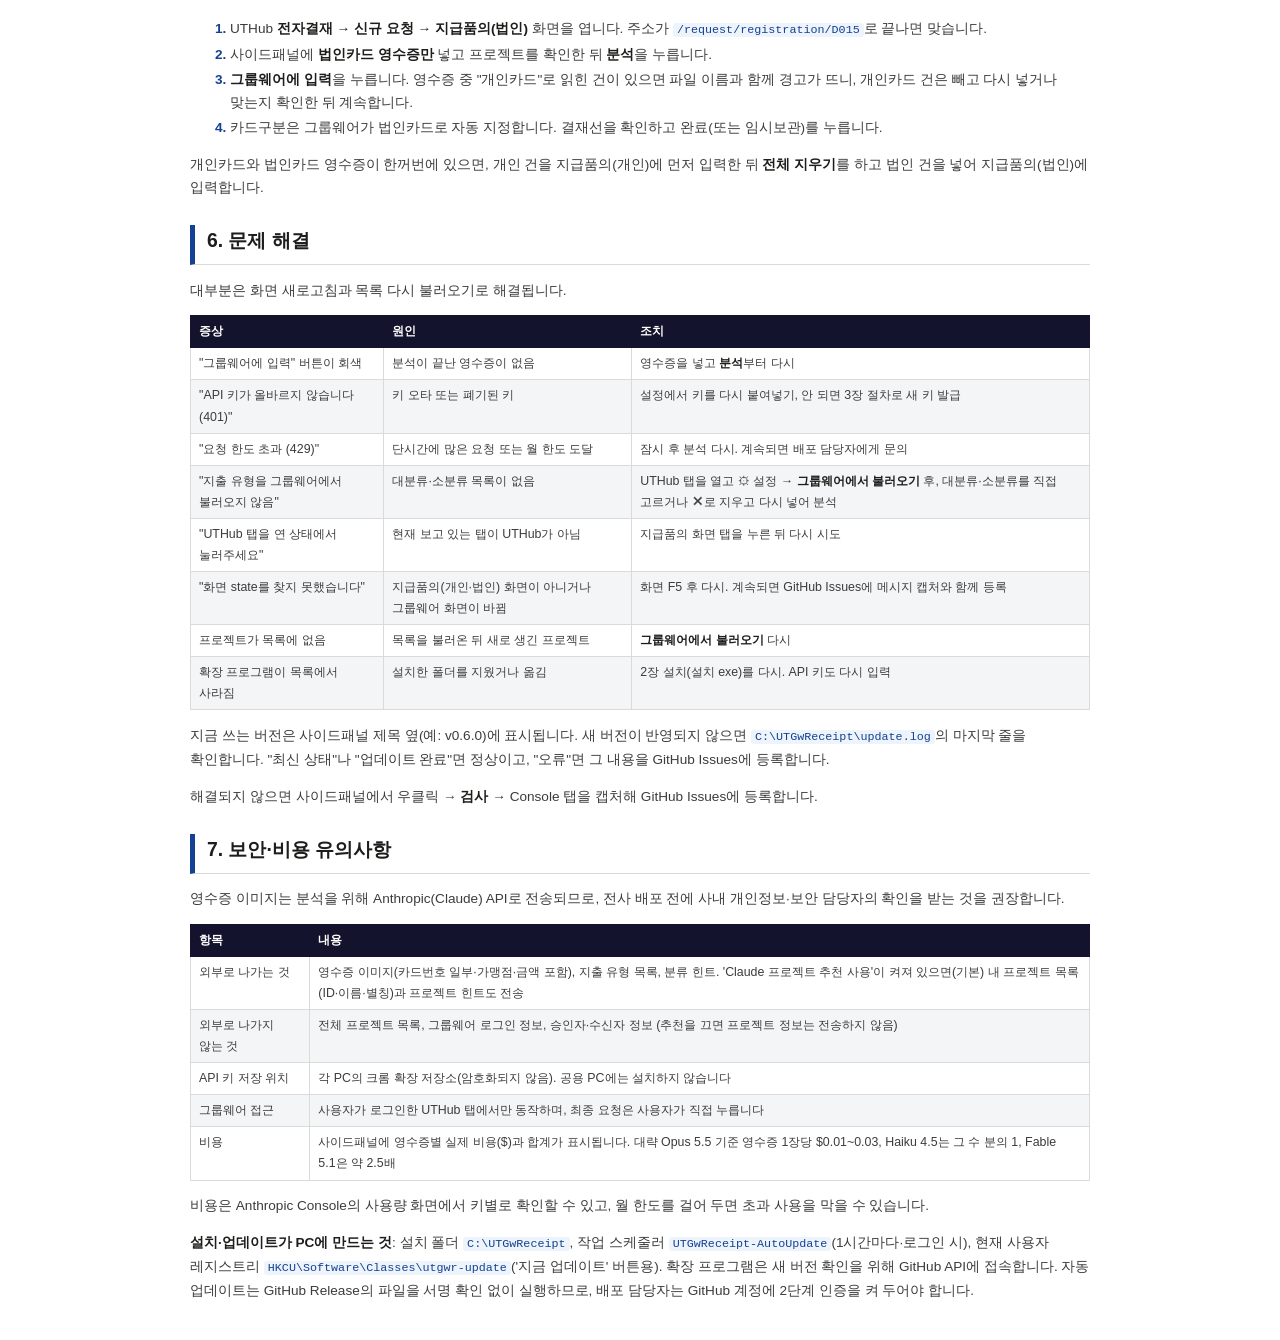
==== commit 3264d4dc: "- type: feat - 이슈개요: 설치 exe(더블클릭)·C:\UTGwReceipt 설치 위치·제거.cmd 추가, 설치 폴더 권한 제한, 제거 안전장치 Co-Authored-B" ====
--- a/extension/manual/index.html
+++ b/extension/manual/index.html
@@ -1,4 +1,4 @@
-<!doctype html><html lang="ko"><head><meta charset="utf-8"><title>유티허브 영수증 등록 도우미 사용 매뉴얼 v0.5.1</title><style>
+<!doctype html><html lang="ko"><head><meta charset="utf-8"><title>유티허브 영수증 등록 도우미 사용 매뉴얼 v0.6.0</title><style>
 @page { size: A4; margin: 16mm 15mm 16mm; }
 @page :first { margin: 0; }
 :root { --navy:#13132d; --blue:#144194; --sky:#36a9e1; --orange:#f39200; --green:#94c11e; --ink:#3d3c3c; --ink2:#1d1d1b; --muted:#706f6f; --line:#dadada; }
@@ -41,11 +41,11 @@
 @media print { .appbar { position: static; } }</style></head><body><header class="appbar"><svg viewBox="-50 -50 100 100" width="30" height="30">
   <g stroke-width="9" stroke-linecap="butt">
   <line x1="-30" y1="-40" x2="30" y2="40" stroke="#f39200"/><line x1="30" y1="-40" x2="-30" y2="40" stroke="#94c11e"/>
-  <line x1="0" y1="-48" x2="0" y2="48" stroke="#36a9e1"/><line x1="-48" y1="0" x2="48" y2="0" stroke="#36a9e1"/></g></svg><strong>UTHub 카드영수증 도우미</strong><span>사용 매뉴얼</span><b class="v">v0.5.1</b></header>
+  <line x1="0" y1="-48" x2="0" y2="48" stroke="#36a9e1"/><line x1="-48" y1="0" x2="48" y2="0" stroke="#36a9e1"/></g></svg><strong>UTHub 카드영수증 도우미</strong><span>사용 매뉴얼</span><b class="v">v0.6.0</b></header>
 <main><p>카드영수증 이미지를 넣으면 Claude가 지출일·금액·지출 유형을 읽어 UTHub 지급품의(개인·법인) 화면에 영수증 수만큼 자동 입력하는 크롬 확장 프로그램입니다. 사용자는 프로젝트를 확인하고 완료(요청)만 누르면 됩니다. 결재선(합의자·승인자·수신자)은 설정에 한 번 저장해 두면 자동으로 들어갑니다.</p>
 <h2>1. 배포 방식</h2>
 <p>설치 파일은 <strong>사내 게시판</strong>에 올려 배포하고, 업데이트만 <strong>GitHub</strong>를 씁니다. 각 PC는 GitHub를 1시간마다 확인해 새 버전을 자동으로 설치합니다.</p>
-<table><thead><tr><th>구성 요소</th><th>하는 일</th><th>위치</th></tr></thead><tbody><tr><td>GitHub Release</td><td>업데이트용 ZIP, 게시판용 설치 ZIP, 스크립트 보관</td><td><a href="https://github.com/yuseungil-a11y/utinfo_gw_receipt/releases/latest">최신 Release</a></td></tr><tr><td>설치 ZIP (install.ps1 포함)</td><td>PC당 1회: 압축 풀고 install.ps1 실행 → 설치와 자동 업데이트 등록</td><td>사내 게시판</td></tr><tr><td>update.ps1</td><td>1시간마다와 로그인 시: 새 버전이면 받아서 설치 폴더 교체</td><td><code>%LOCALAPPDATA%\UTGwReceipt</code></td></tr><tr><td>확장 프로그램</td><td>크롬 시작 시 새 버전 확인(아이콘에 UP 표시), 상단 '지금 업데이트' 버튼, 30분마다 설치 폴더 버전 확인 후 스스로 다시 로드</td><td>크롬</td></tr></tbody></table>
+<table><thead><tr><th>구성 요소</th><th>하는 일</th><th>위치</th></tr></thead><tbody><tr><td>GitHub Release</td><td>업데이트용 ZIP, 설치 ZIP, 스크립트 보관</td><td><a href="https://github.com/yuseungil-a11y/utinfo_gw_receipt/releases/latest">최신 Release</a></td></tr><tr><td>설치 파일(exe)</td><td>PC당 1회: 더블클릭 → 설치와 자동 업데이트 등록</td><td>사내 게시판</td></tr><tr><td>update.ps1</td><td>1시간마다와 로그인 시: 새 버전이면 받아서 설치 폴더 교체</td><td><code>C:\UTGwReceipt</code></td></tr><tr><td>확장 프로그램</td><td>크롬 시작 시 새 버전 확인(아이콘에 UP 표시), 상단 '지금 업데이트' 버튼, 30분마다 설치 폴더 버전 확인 후 스스로 다시 로드</td><td>크롬</td></tr></tbody></table>
 <ul>
 <li>업데이트 후에도 설치 폴더가 같아서 API 키 등 설정이 그대로 유지됩니다.
 </li>
@@ -54,23 +54,26 @@
 <h2>2. 설치 (직원용, PC당 1회)</h2>
 <p>게시판의 설치 파일로 한 번만 설치하면 이후 업데이트는 자동입니다. 관리자 권한은 필요 없고 5분이면 끝납니다.</p>
 <ol>
-<li>사내 게시판에서 <code>유티허브 영수증 등록 도우미 v&lt;버전&gt;.zip</code>을 내려받아 압축을 풉니다. 풀린 폴더에 <code>install.ps1</code>과 <code>gw-receipt-helper</code> 폴더가 있습니다.
-</li>
-<li><code>install.ps1</code>을 우클릭 → <strong>PowerShell에서 실행</strong>을 누릅니다. 보안 확인이 뜨면 열기(또는 R)를 고릅니다.
-<ul>
-<li>실행이 막히면 그 폴더에서 PowerShell을 열고 <code>powershell -ExecutionPolicy Bypass -File .\install.ps1</code>을 입력합니다.
-</li></ul>
-</li>
-<li>"설치 완료"가 나오면 <code>%LOCALAPPDATA%\UTGwReceipt\gw-receipt-helper</code>에 설치된 것이고, 이 경로가 클립보드에 복사됩니다. 설치 직후 GitHub에서 최신 버전을 한 번 확인해, 게시판 파일이 예전 버전이면 자동으로 새 버전을 받습니다. Enter를 눌러 창을 닫습니다. 내려받은 압축 폴더는 이제 지워도 됩니다.
-</li>
-<li>크롬 주소창에 <code>chrome://extensions</code>를 입력하고 오른쪽 위 <strong>개발자 모드</strong>를 켭니다.
-</li>
-<li><strong>압축해제된 확장 프로그램을 로드합니다</strong>를 누르고, 폴더 선택 창 주소창에 Ctrl+V로 경로를 붙여넣어 그 폴더를 선택합니다.
-</li>
-<li>"UTHub 카드영수증 도우미"가 목록에 나타나면 성공입니다. 퍼즐(🧩) 아이콘에서 핀(📌)을 눌러 툴바에 고정합니다.
-</li></ol>
-<table><thead><tr><th>확인 항목</th><th>방법</th></tr></thead><tbody><tr><td>자동 업데이트 등록 여부</td><td>작업 스케줄러에 <code>UTGwReceipt-AutoUpdate</code> 작업이 있음</td></tr><tr><td>업데이트 기록</td><td><code>%LOCALAPPDATA%\UTGwReceipt\update.log</code></td></tr><tr><td>제거</td><td>설치 폴더 <code>%LOCALAPPDATA%\UTGwReceipt</code>의 <code>uninstall.ps1</code> 실행 후 <code>chrome://extensions</code>에서 삭제</td></tr></tbody></table>
-<p>설치 폴더(<code>%LOCALAPPDATA%\UTGwReceipt</code>)를 옮기거나 지우지 마세요. 크롬이 다른 확장 프로그램으로 인식해 API 키 등 설정을 다시 입력해야 합니다.</p>
+<li>게시판에서 <code>유티허브 영수증 등록 도우미 설치 v&lt;버전&gt;.exe</code>를 내려받아 <strong>더블클릭</strong>합니다.
+</li>
+<li>"Windows의 PC 보호" 창이 뜨면 <strong>추가 정보</strong> → <strong>실행</strong>을 누릅니다(사내 프로그램이라 서명이 없어 나오는 안내).
+</li>
+<li>설치 창이 열리고 GitHub에서 최신 버전을 받아 <code>C:\UTGwReceipt</code>에 설치합니다. "설치 완료"가 나오면 크롬 확장 프로그램 화면이 자동으로 열리고(안 열리면 크롬 주소창에 chrome://extensions 입력), 설치 폴더 경로가 클립보드에 복사됩니다.
+</li>
+<li>크롬 확장 프로그램 화면 오른쪽 위 <strong>개발자 모드</strong>를 켭니다.
+</li>
+<li><strong>압축해제된 확장 프로그램을 로드합니다</strong>를 누르고, 폴더 선택 창 위쪽 주소창에 <strong>Ctrl+V</strong> → Enter → <strong>폴더 선택</strong>을 누릅니다(<code>C:\UTGwReceipt\gw-receipt-helper</code>).
+</li>
+<li>"UTHub 카드영수증 도우미"가 목록에 나타나면 성공입니다. 퍼즐(🧩) 아이콘에서 핀(📌)을 눌러 툴바에 고정하고, 설치 창은 Enter로 닫습니다.
+<ul>
+<li>예전에 다른 폴더(압축을 푼 폴더 등)로 불러온 도우미가 있으면 먼저 <strong>삭제</strong>하고 위 폴더로 다시 불러옵니다.
+</li>
+<li>zip 설치 파일을 쓰는 경우에는 압축을 풀고 <code>install.cmd</code>를 더블클릭합니다(같은 동작).
+</li></ul>
+</li></ol>
+<p>크롬이 "위험할 수 있는 파일"로 다운로드를 막거나 백신이 설치 파일을 막으면, zip 설치 파일을 풀고 <code>install.cmd</code>를 더블클릭합니다. 이미 설치한 PC는 설치 파일을 다시 실행할 필요가 없습니다(다시 실행해도 같은 폴더를 갱신하고 설정은 유지).</p>
+<table><thead><tr><th>확인 항목</th><th>방법</th></tr></thead><tbody><tr><td>자동 업데이트 등록 여부</td><td>작업 스케줄러에 <code>UTGwReceipt-AutoUpdate</code> 작업이 있음</td></tr><tr><td>업데이트 기록</td><td><code>C:\UTGwReceipt\update.log</code> (탐색기가 확장명을 숨기면 흰 문서 아이콘의 <code>update</code>로 보임)</td></tr><tr><td>제거</td><td>설치 폴더 <code>C:\UTGwReceipt</code>의 <code>제거.cmd</code> 더블클릭 후 <code>chrome://extensions</code>에서 삭제</td></tr></tbody></table>
+<p>설치 폴더(<code>C:\UTGwReceipt</code>)를 옮기거나 지우지 마세요. 크롬이 다른 확장 프로그램으로 인식해 API 키 등 설정을 다시 입력해야 합니다.</p>
 <h3>맥북(macOS) 설치</h3>
 <p>같은 설치 파일에 맥용 스크립트가 함께 들어 있습니다. 설치 후 자동 업데이트와 <strong>지금 업데이트</strong> 버튼도 윈도우와 같이 동작합니다.</p>
 <ol>
@@ -90,7 +93,7 @@
 </li>
 <li>설치 후 "백그라운드 항목이 추가됨" 알림이 뜨면 정상입니다(자동 업데이트 작업). 시스템 설정 &gt; 로그인 항목에서 이 항목(bash)을 끄면 자동 업데이트가 멈추니 켜 둡니다.
 </li>
-<li>문제 해결(6장)의 <code>install.ps1</code>은 맥에서 <code>install-mac.sh</code>, <code>%LOCALAPPDATA%\UTGwReceipt</code>는 <code>~/Library/Application Support/UTGwReceipt</code>, "PowerShell 열기"는 "UTGwReceipt Updater 열기"로 바꿔 읽습니다.
+<li>윈도우용 설치 exe·<code>install.cmd</code>는 맥에서 <code>install-mac.sh</code>, <code>C:\UTGwReceipt</code>는 <code>~/Library/Application Support/UTGwReceipt</code>, "PowerShell 열기"는 "UTGwReceipt Updater 열기"로 바꿔 읽습니다.
 </li></ul>
 <p><strong>업데이트</strong></p>
 <ul>
@@ -218,11 +221,11 @@
 <p>개인카드와 법인카드 영수증이 한꺼번에 있으면, 개인 건을 지급품의(개인)에 먼저 입력한 뒤 <strong>전체 지우기</strong>를 하고 법인 건을 넣어 지급품의(법인)에 입력합니다.</p>
 <h2>6. 문제 해결</h2>
 <p>대부분은 화면 새로고침과 목록 다시 불러오기로 해결됩니다.</p>
-<table><thead><tr><th>증상</th><th>원인</th><th>조치</th></tr></thead><tbody><tr><td>"그룹웨어에 입력" 버튼이 회색</td><td>분석이 끝난 영수증이 없음</td><td>영수증을 넣고 <strong>분석</strong>부터 다시</td></tr><tr><td>"API 키가 올바르지 않습니다 (401)"</td><td>키 오타 또는 폐기된 키</td><td>설정에서 키를 다시 붙여넣기, 안 되면 3장 절차로 새 키 발급</td></tr><tr><td>"요청 한도 초과 (429)"</td><td>단시간에 많은 요청 또는 월 한도 도달</td><td>잠시 후 분석 다시. 계속되면 배포 담당자에게 문의</td></tr><tr><td>"지출 유형을 그룹웨어에서 불러오지 않음"</td><td>대분류·소분류 목록이 없음</td><td>UTHub 탭을 열고 ⚙ 설정 → <strong>그룹웨어에서 불러오기</strong> 후, 대분류·소분류를 직접 고르거나 ✕로 지우고 다시 넣어 분석</td></tr><tr><td>"UTHub 탭을 연 상태에서 눌러주세요"</td><td>현재 보고 있는 탭이 UTHub가 아님</td><td>지급품의 화면 탭을 누른 뒤 다시 시도</td></tr><tr><td>"화면 state를 찾지 못했습니다"</td><td>지급품의(개인·법인) 화면이 아니거나 그룹웨어 화면이 바뀜</td><td>화면 F5 후 다시. 계속되면 GitHub Issues에 메시지 캡처와 함께 등록</td></tr><tr><td>프로젝트가 목록에 없음</td><td>목록을 불러온 뒤 새로 생긴 프로젝트</td><td><strong>그룹웨어에서 불러오기</strong> 다시</td></tr><tr><td>확장 프로그램이 목록에서 사라짐</td><td>설치한 폴더를 지웠거나 옮김</td><td>2장 설치(install.ps1)를 다시. API 키도 다시 입력</td></tr></tbody></table>
-<p>지금 쓰는 버전은 사이드패널 제목 옆(예: v0.5.1)에 표시됩니다. 새 버전이 반영되지 않으면 <code>%LOCALAPPDATA%\UTGwReceipt\update.log</code>의 마지막 줄을 확인합니다. "최신 상태"나 "업데이트 완료"면 정상이고, "오류"면 그 내용을 GitHub Issues에 등록합니다.</p>
+<table><thead><tr><th>증상</th><th>원인</th><th>조치</th></tr></thead><tbody><tr><td>"그룹웨어에 입력" 버튼이 회색</td><td>분석이 끝난 영수증이 없음</td><td>영수증을 넣고 <strong>분석</strong>부터 다시</td></tr><tr><td>"API 키가 올바르지 않습니다 (401)"</td><td>키 오타 또는 폐기된 키</td><td>설정에서 키를 다시 붙여넣기, 안 되면 3장 절차로 새 키 발급</td></tr><tr><td>"요청 한도 초과 (429)"</td><td>단시간에 많은 요청 또는 월 한도 도달</td><td>잠시 후 분석 다시. 계속되면 배포 담당자에게 문의</td></tr><tr><td>"지출 유형을 그룹웨어에서 불러오지 않음"</td><td>대분류·소분류 목록이 없음</td><td>UTHub 탭을 열고 ⚙ 설정 → <strong>그룹웨어에서 불러오기</strong> 후, 대분류·소분류를 직접 고르거나 ✕로 지우고 다시 넣어 분석</td></tr><tr><td>"UTHub 탭을 연 상태에서 눌러주세요"</td><td>현재 보고 있는 탭이 UTHub가 아님</td><td>지급품의 화면 탭을 누른 뒤 다시 시도</td></tr><tr><td>"화면 state를 찾지 못했습니다"</td><td>지급품의(개인·법인) 화면이 아니거나 그룹웨어 화면이 바뀜</td><td>화면 F5 후 다시. 계속되면 GitHub Issues에 메시지 캡처와 함께 등록</td></tr><tr><td>프로젝트가 목록에 없음</td><td>목록을 불러온 뒤 새로 생긴 프로젝트</td><td><strong>그룹웨어에서 불러오기</strong> 다시</td></tr><tr><td>확장 프로그램이 목록에서 사라짐</td><td>설치한 폴더를 지웠거나 옮김</td><td>2장 설치(설치 exe)를 다시. API 키도 다시 입력</td></tr></tbody></table>
+<p>지금 쓰는 버전은 사이드패널 제목 옆(예: v0.6.0)에 표시됩니다. 새 버전이 반영되지 않으면 <code>C:\UTGwReceipt\update.log</code>의 마지막 줄을 확인합니다. "최신 상태"나 "업데이트 완료"면 정상이고, "오류"면 그 내용을 GitHub Issues에 등록합니다.</p>
 <p>해결되지 않으면 사이드패널에서 우클릭 → <strong>검사</strong> → Console 탭을 캡처해 GitHub Issues에 등록합니다.</p>
 <h2>7. 보안·비용 유의사항</h2>
 <p>영수증 이미지는 분석을 위해 Anthropic(Claude) API로 전송되므로, 전사 배포 전에 사내 개인정보·보안 담당자의 확인을 받는 것을 권장합니다.</p>
 <table><thead><tr><th>항목</th><th>내용</th></tr></thead><tbody><tr><td>외부로 나가는 것</td><td>영수증 이미지(카드번호 일부·가맹점·금액 포함), 지출 유형 목록, 분류 힌트. 'Claude 프로젝트 추천 사용'이 켜져 있으면(기본) 내 프로젝트 목록(ID·이름·별칭)과 프로젝트 힌트도 전송</td></tr><tr><td>외부로 나가지 않는 것</td><td>전체 프로젝트 목록, 그룹웨어 로그인 정보, 승인자·수신자 정보 (추천을 끄면 프로젝트 정보는 전송하지 않음)</td></tr><tr><td>API 키 저장 위치</td><td>각 PC의 크롬 확장 저장소(암호화되지 않음). 공용 PC에는 설치하지 않습니다</td></tr><tr><td>그룹웨어 접근</td><td>사용자가 로그인한 UTHub 탭에서만 동작하며, 최종 요청은 사용자가 직접 누릅니다</td></tr><tr><td>비용</td><td>사이드패널에 영수증별 실제 비용($)과 합계가 표시됩니다. 대략 Opus 5.5 기준 영수증 1장당 $0.01~0.03, Haiku 4.5는 그 수 분의 1, Fable 5.1은 약 2.5배</td></tr></tbody></table>
 <p>비용은 Anthropic Console의 사용량 화면에서 키별로 확인할 수 있고, 월 한도를 걸어 두면 초과 사용을 막을 수 있습니다.</p>
-<p><strong>설치·업데이트가 PC에 만드는 것</strong>: 설치 폴더 <code>%LOCALAPPDATA%\UTGwReceipt</code>, 작업 스케줄러 <code>UTGwReceipt-AutoUpdate</code>(1시간마다·로그인 시), 현재 사용자 레지스트리 <code>HKCU\Software\Classes\utgwr-update</code>('지금 업데이트' 버튼용). 확장 프로그램은 새 버전 확인을 위해 GitHub API에 접속합니다. 자동 업데이트는 GitHub Release의 파일을 서명 확인 없이 실행하므로, 배포 담당자는 GitHub 계정에 2단계 인증을 켜 두어야 합니다.</p></main></body></html>+<p><strong>설치·업데이트가 PC에 만드는 것</strong>: 설치 폴더 <code>C:\UTGwReceipt</code>, 작업 스케줄러 <code>UTGwReceipt-AutoUpdate</code>(1시간마다·로그인 시), 현재 사용자 레지스트리 <code>HKCU\Software\Classes\utgwr-update</code>('지금 업데이트' 버튼용). 확장 프로그램은 새 버전 확인을 위해 GitHub API에 접속합니다. 자동 업데이트는 GitHub Release의 파일을 서명 확인 없이 실행하므로, 배포 담당자는 GitHub 계정에 2단계 인증을 켜 두어야 합니다.</p></main></body></html>
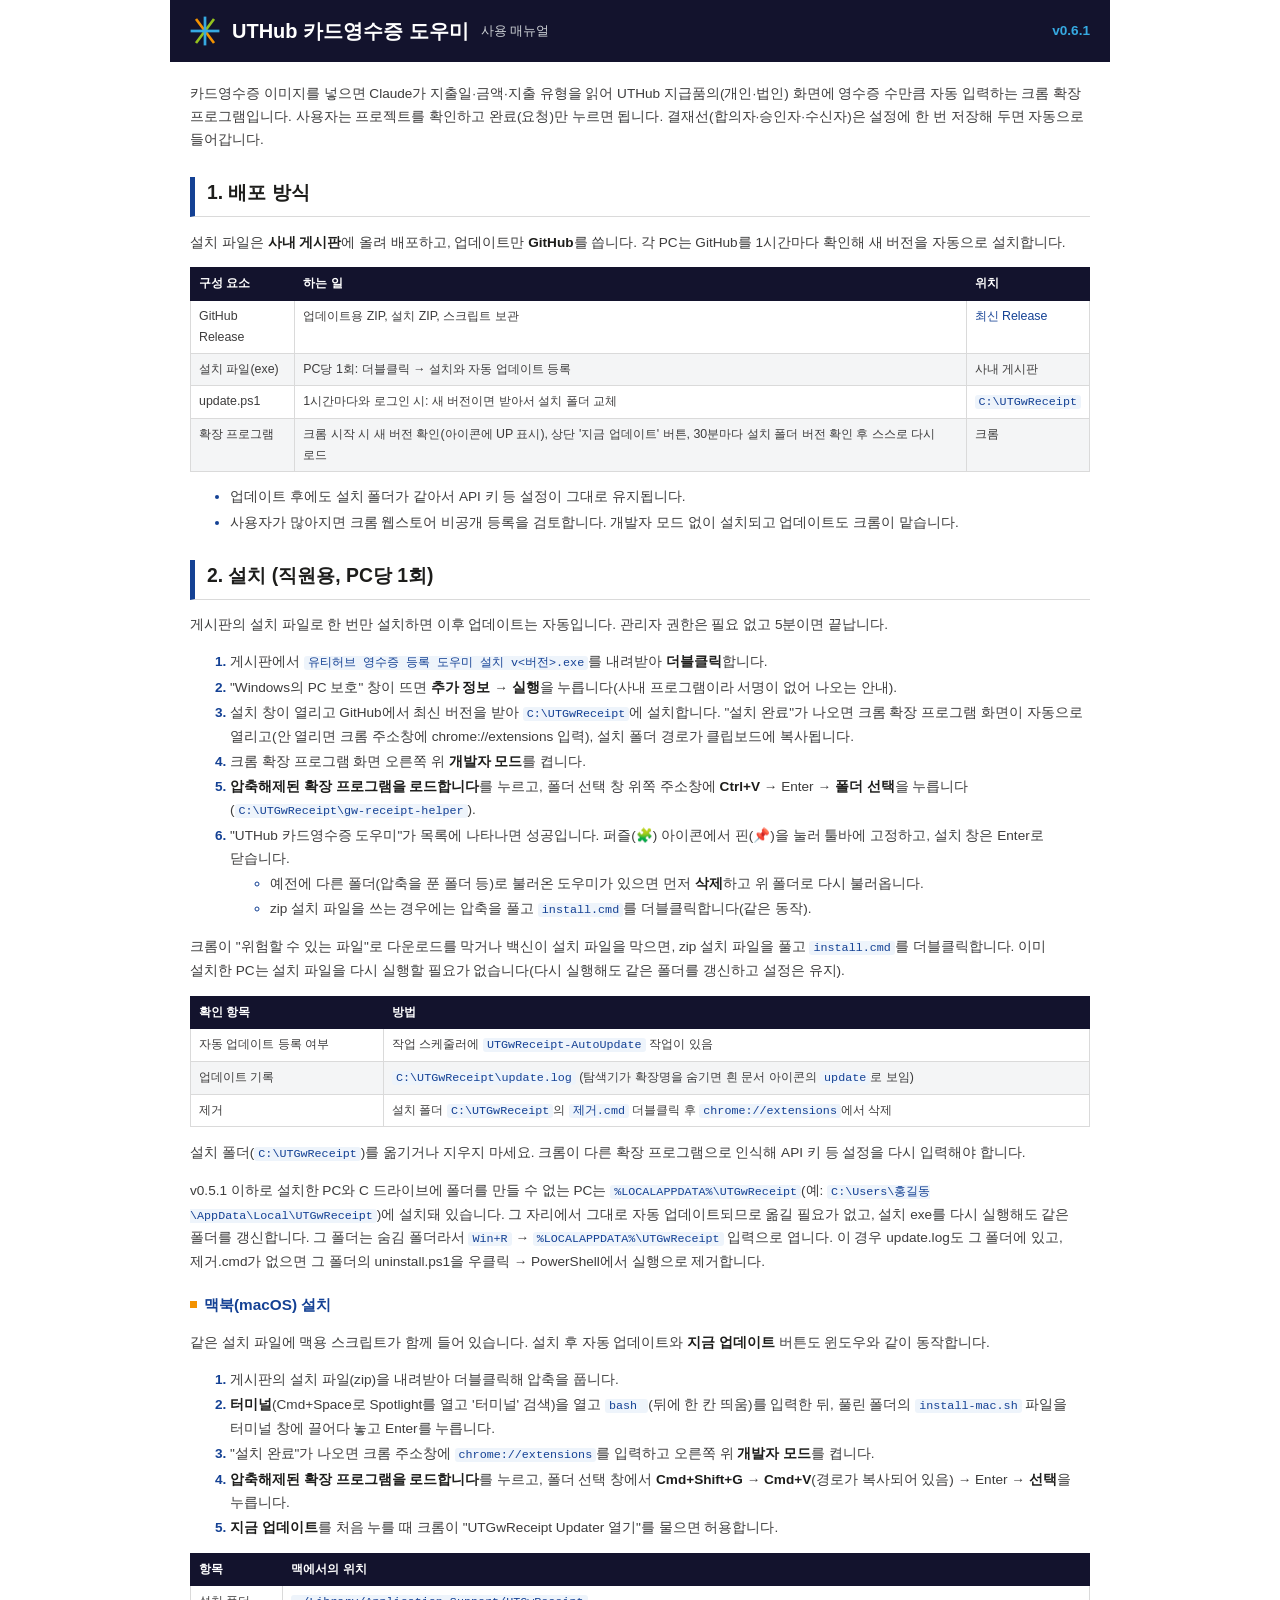
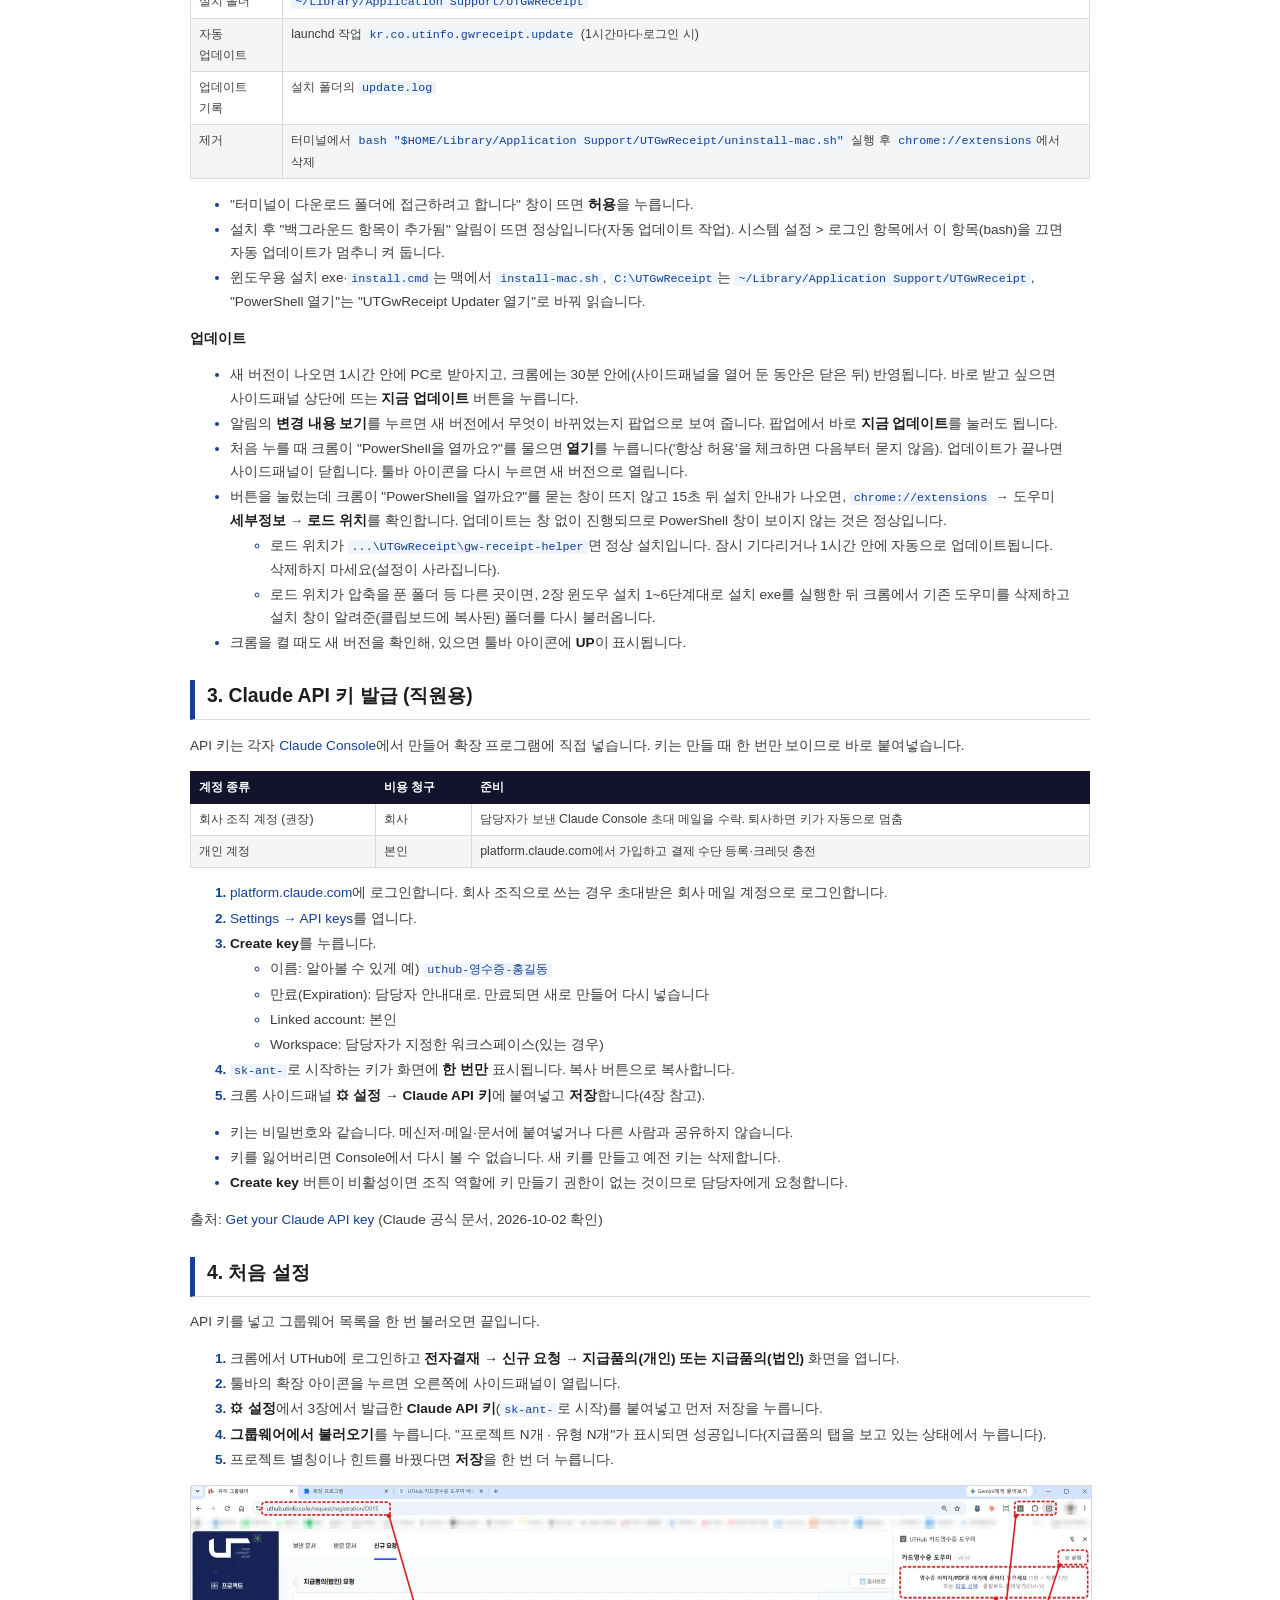
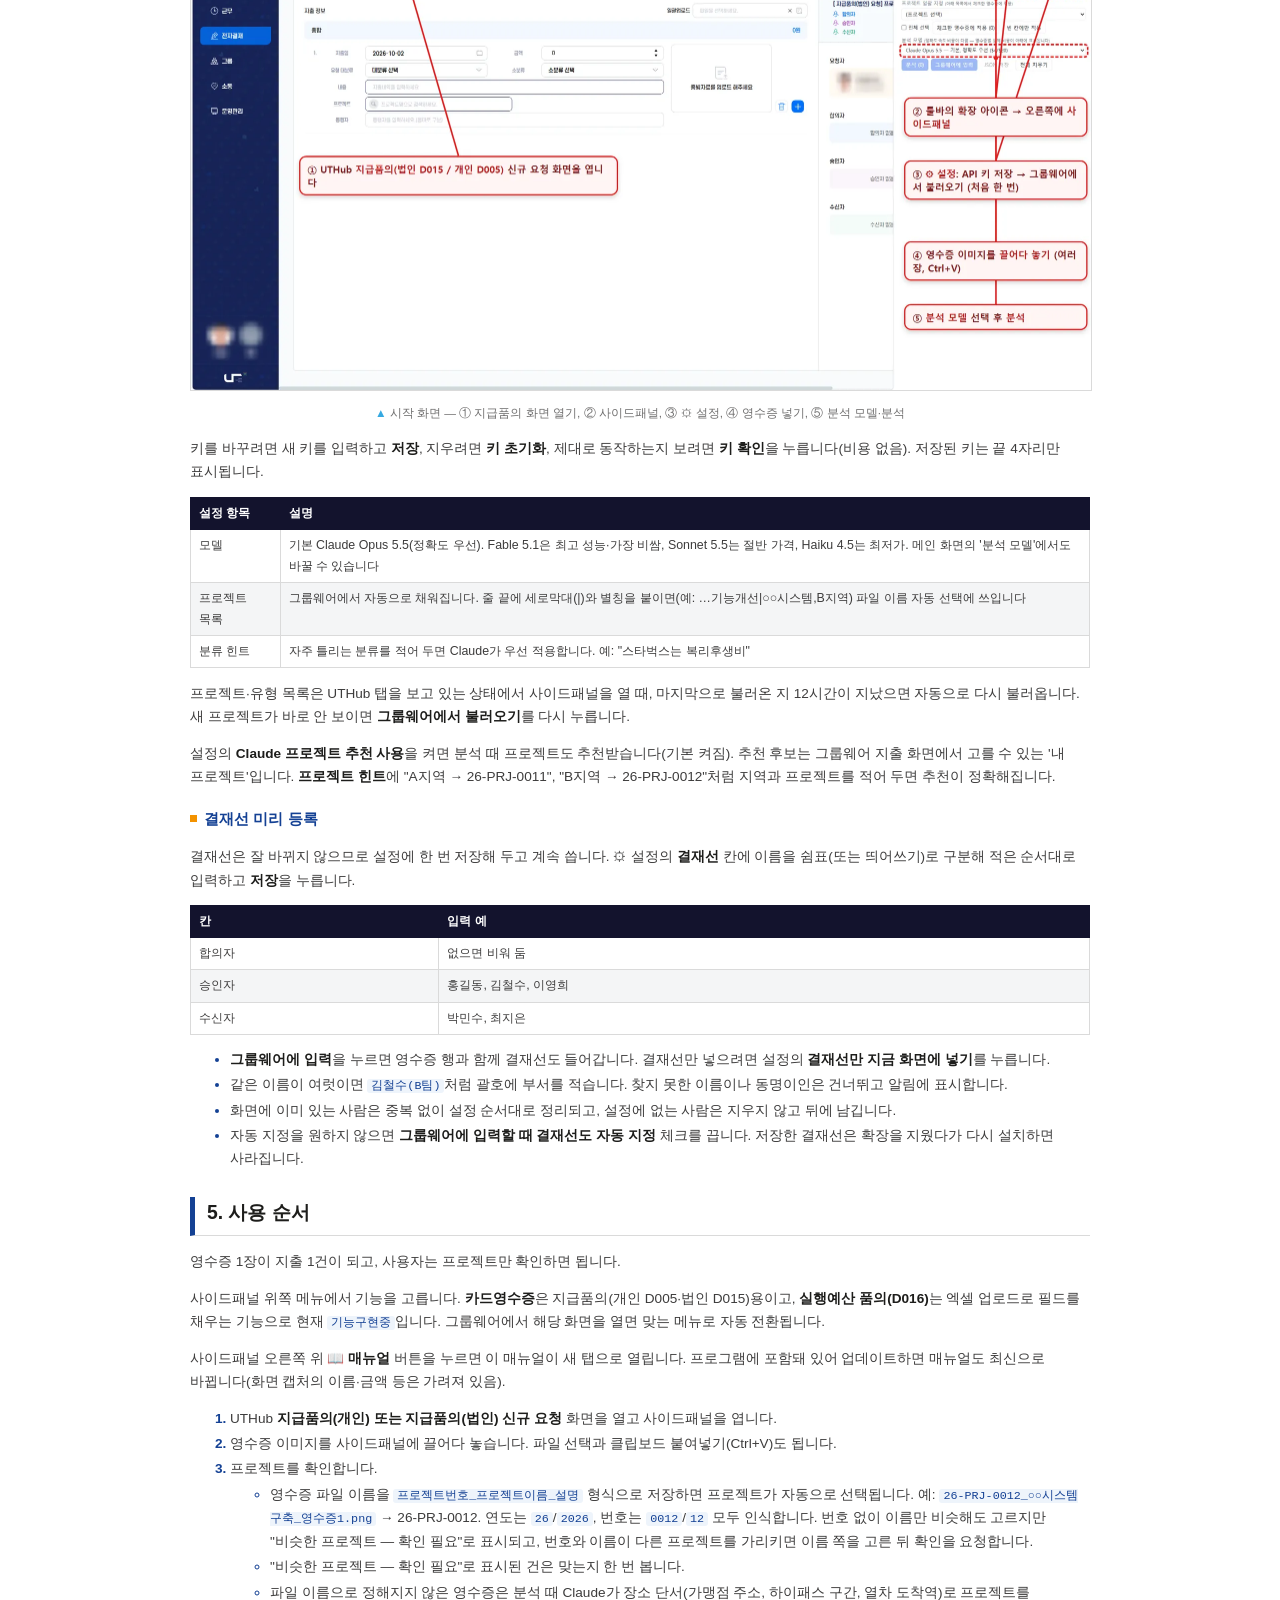
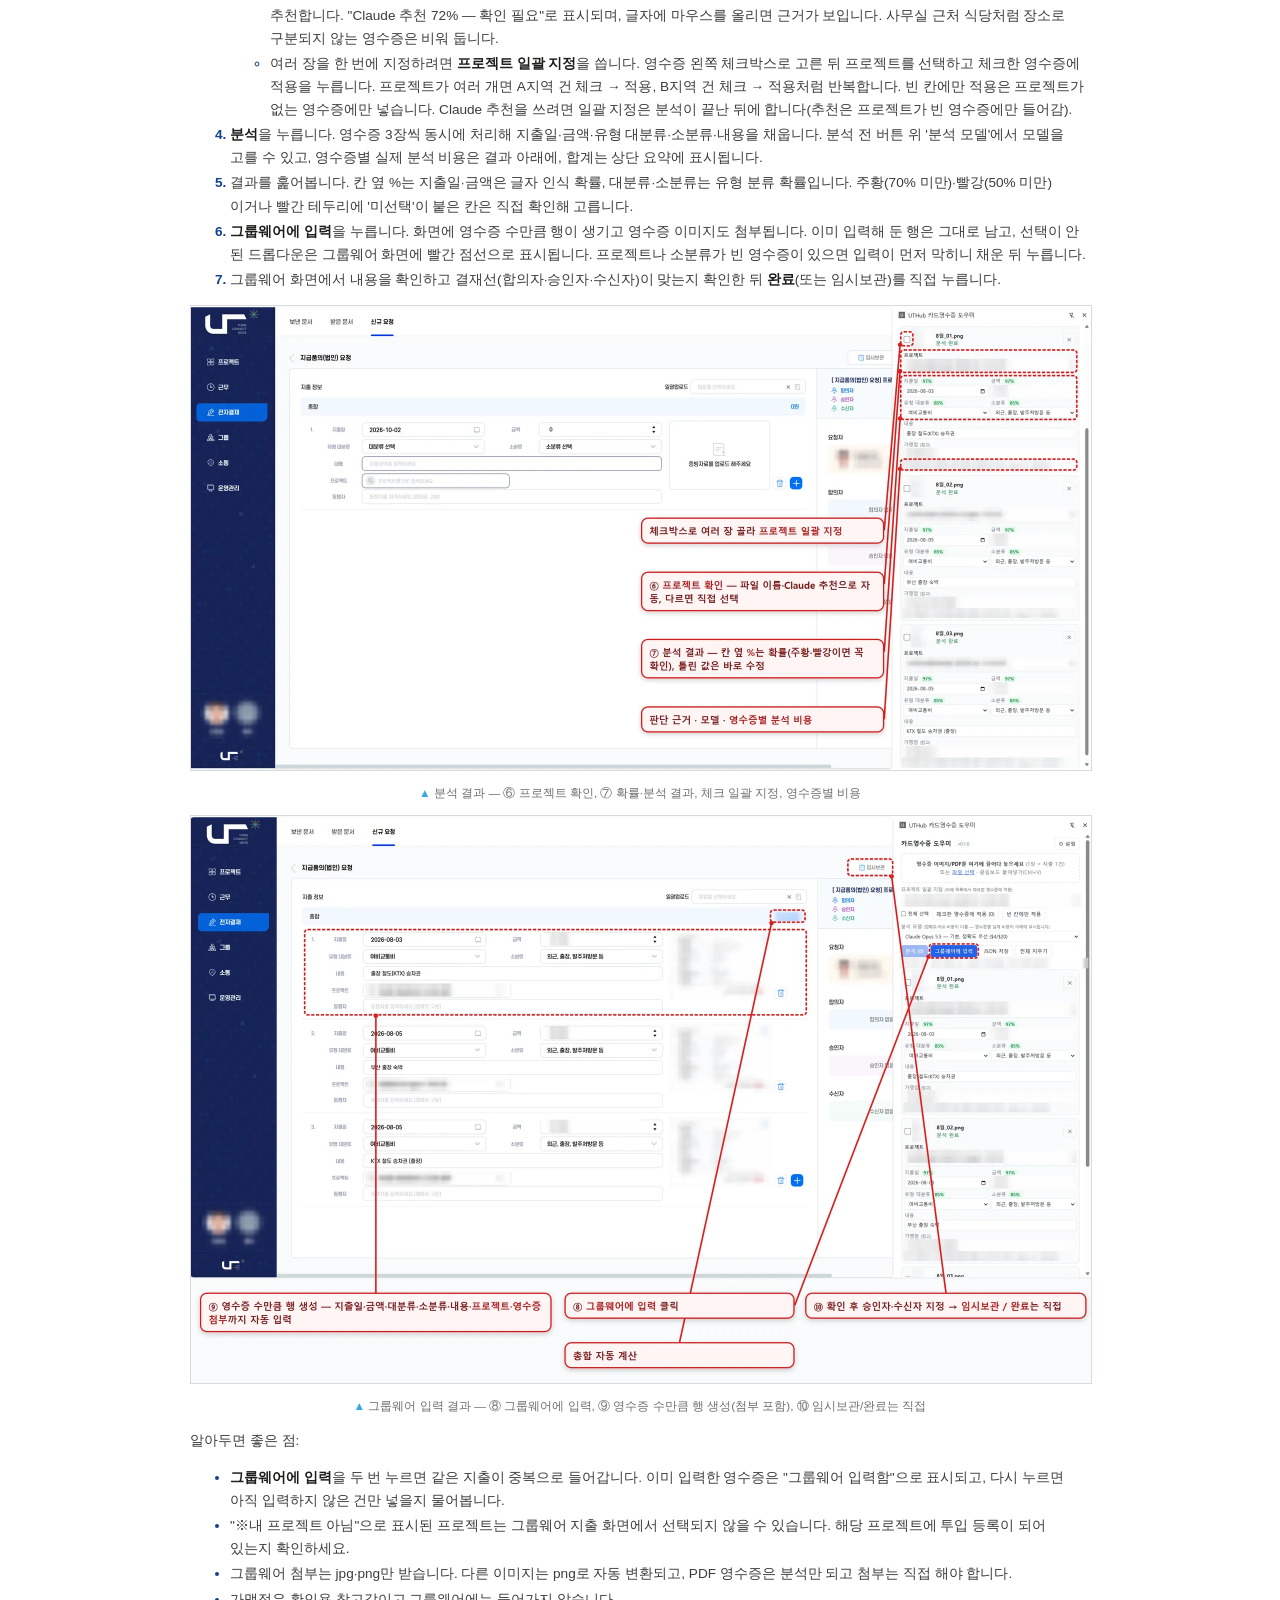
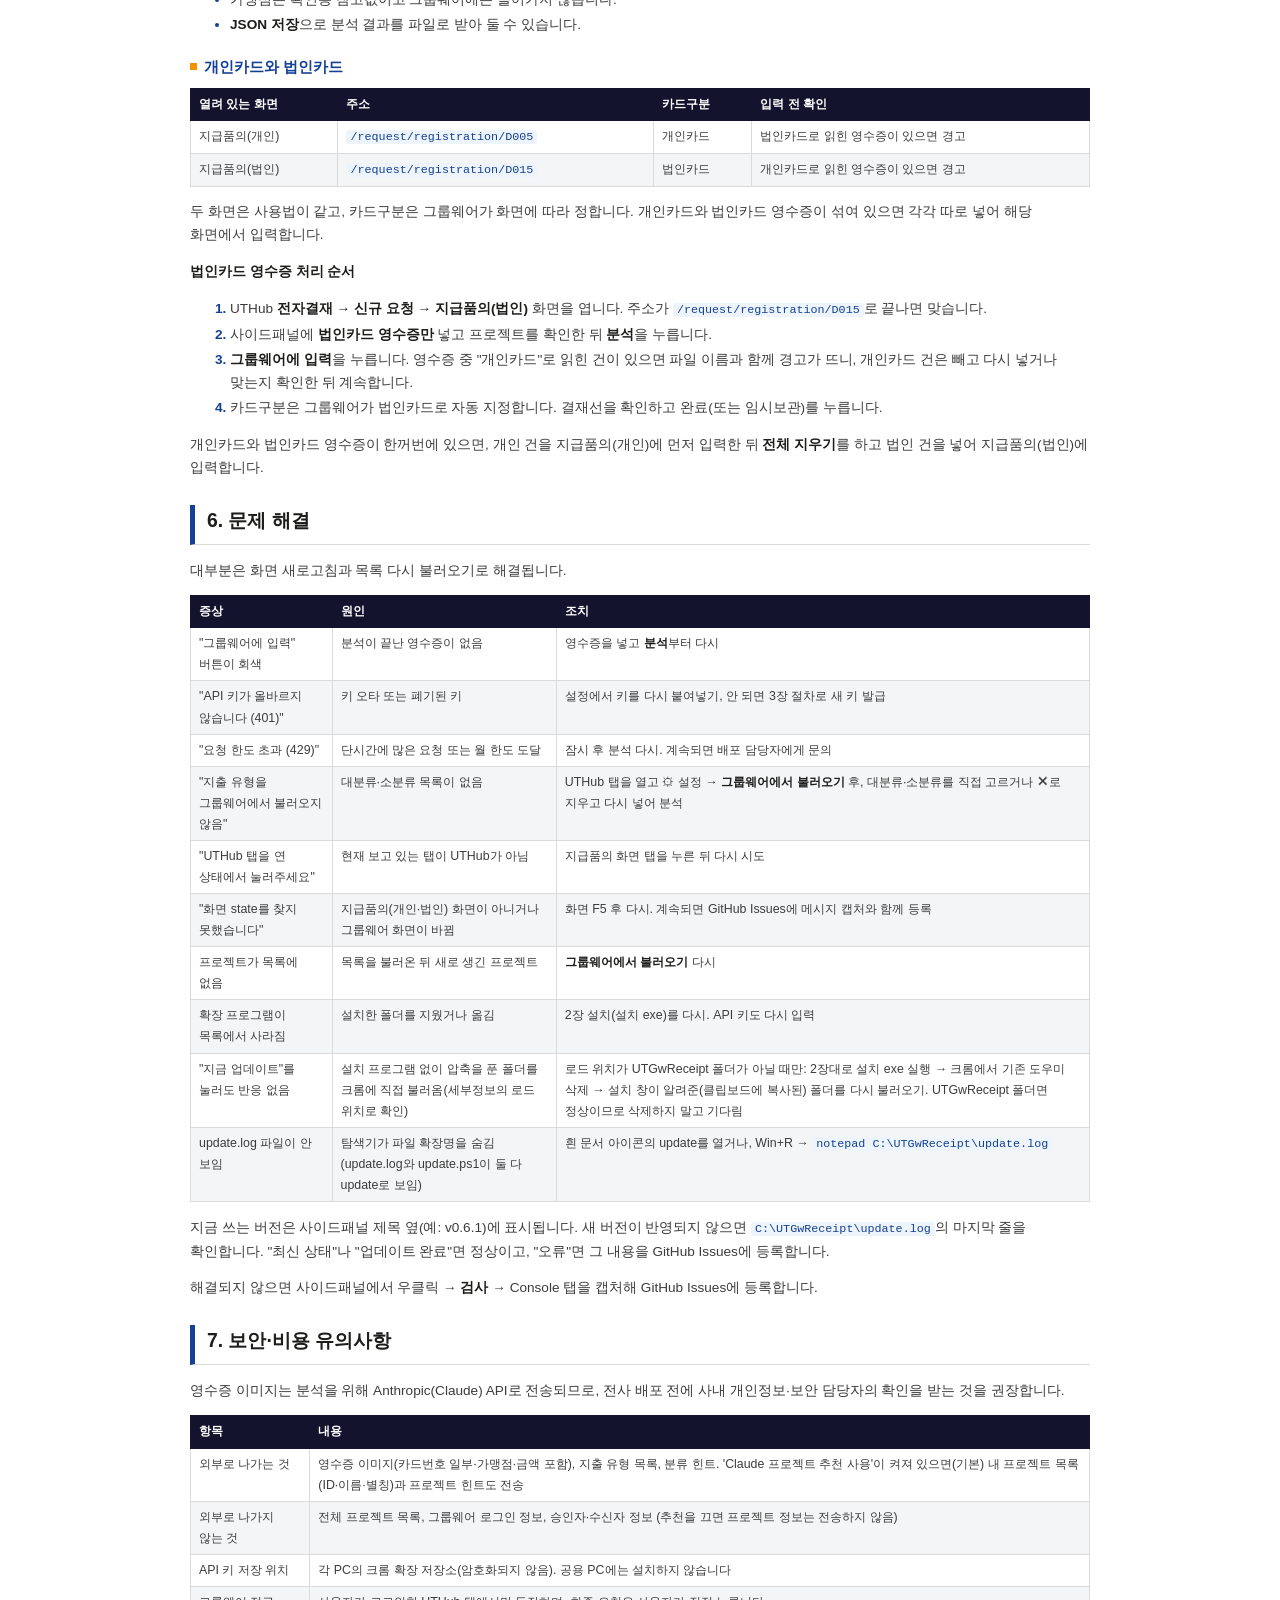
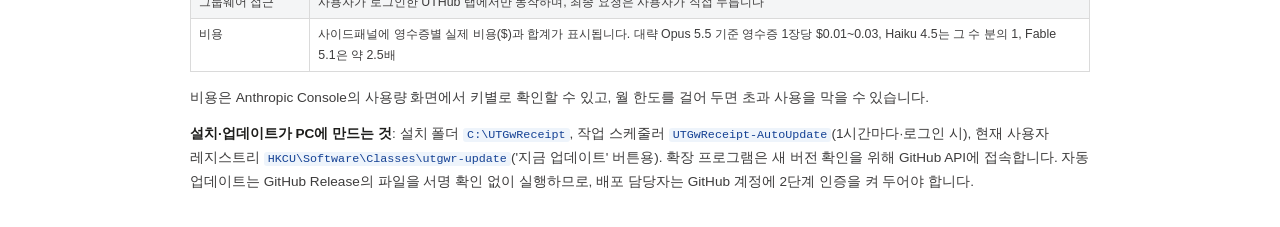
==== commit 39514593: "- type: docs - 이슈개요: 사용 매뉴얼 보완(변경 내용 팝업·업데이트 무반응 대처·예전 설치 위치 안내) 및 게시판 zip 경로 구분자 수정 Co-Authored-By:" ====
--- a/extension/manual/index.html
+++ b/extension/manual/index.html
@@ -1,4 +1,4 @@
-<!doctype html><html lang="ko"><head><meta charset="utf-8"><title>유티허브 영수증 등록 도우미 사용 매뉴얼 v0.6.0</title><style>
+<!doctype html><html lang="ko"><head><meta charset="utf-8"><title>유티허브 영수증 등록 도우미 사용 매뉴얼 v0.6.1</title><style>
 @page { size: A4; margin: 16mm 15mm 16mm; }
 @page :first { margin: 0; }
 :root { --navy:#13132d; --blue:#144194; --sky:#36a9e1; --orange:#f39200; --green:#94c11e; --ink:#3d3c3c; --ink2:#1d1d1b; --muted:#706f6f; --line:#dadada; }
@@ -41,7 +41,7 @@
 @media print { .appbar { position: static; } }</style></head><body><header class="appbar"><svg viewBox="-50 -50 100 100" width="30" height="30">
   <g stroke-width="9" stroke-linecap="butt">
   <line x1="-30" y1="-40" x2="30" y2="40" stroke="#f39200"/><line x1="30" y1="-40" x2="-30" y2="40" stroke="#94c11e"/>
-  <line x1="0" y1="-48" x2="0" y2="48" stroke="#36a9e1"/><line x1="-48" y1="0" x2="48" y2="0" stroke="#36a9e1"/></g></svg><strong>UTHub 카드영수증 도우미</strong><span>사용 매뉴얼</span><b class="v">v0.6.0</b></header>
+  <line x1="0" y1="-48" x2="0" y2="48" stroke="#36a9e1"/><line x1="-48" y1="0" x2="48" y2="0" stroke="#36a9e1"/></g></svg><strong>UTHub 카드영수증 도우미</strong><span>사용 매뉴얼</span><b class="v">v0.6.1</b></header>
 <main><p>카드영수증 이미지를 넣으면 Claude가 지출일·금액·지출 유형을 읽어 UTHub 지급품의(개인·법인) 화면에 영수증 수만큼 자동 입력하는 크롬 확장 프로그램입니다. 사용자는 프로젝트를 확인하고 완료(요청)만 누르면 됩니다. 결재선(합의자·승인자·수신자)은 설정에 한 번 저장해 두면 자동으로 들어갑니다.</p>
 <h2>1. 배포 방식</h2>
 <p>설치 파일은 <strong>사내 게시판</strong>에 올려 배포하고, 업데이트만 <strong>GitHub</strong>를 씁니다. 각 PC는 GitHub를 1시간마다 확인해 새 버전을 자동으로 설치합니다.</p>
@@ -74,6 +74,7 @@
 <p>크롬이 "위험할 수 있는 파일"로 다운로드를 막거나 백신이 설치 파일을 막으면, zip 설치 파일을 풀고 <code>install.cmd</code>를 더블클릭합니다. 이미 설치한 PC는 설치 파일을 다시 실행할 필요가 없습니다(다시 실행해도 같은 폴더를 갱신하고 설정은 유지).</p>
 <table><thead><tr><th>확인 항목</th><th>방법</th></tr></thead><tbody><tr><td>자동 업데이트 등록 여부</td><td>작업 스케줄러에 <code>UTGwReceipt-AutoUpdate</code> 작업이 있음</td></tr><tr><td>업데이트 기록</td><td><code>C:\UTGwReceipt\update.log</code> (탐색기가 확장명을 숨기면 흰 문서 아이콘의 <code>update</code>로 보임)</td></tr><tr><td>제거</td><td>설치 폴더 <code>C:\UTGwReceipt</code>의 <code>제거.cmd</code> 더블클릭 후 <code>chrome://extensions</code>에서 삭제</td></tr></tbody></table>
 <p>설치 폴더(<code>C:\UTGwReceipt</code>)를 옮기거나 지우지 마세요. 크롬이 다른 확장 프로그램으로 인식해 API 키 등 설정을 다시 입력해야 합니다.</p>
+<p>v0.5.1 이하로 설치한 PC와 C 드라이브에 폴더를 만들 수 없는 PC는 <code>%LOCALAPPDATA%\UTGwReceipt</code>(예: <code>C:\Users\홍길동\AppData\Local\UTGwReceipt</code>)에 설치돼 있습니다. 그 자리에서 그대로 자동 업데이트되므로 옮길 필요가 없고, 설치 exe를 다시 실행해도 같은 폴더를 갱신합니다. 그 폴더는 숨김 폴더라서 <code>Win+R</code> → <code>%LOCALAPPDATA%\UTGwReceipt</code> 입력으로 엽니다. 이 경우 update.log도 그 폴더에 있고, 제거.cmd가 없으면 그 폴더의 uninstall.ps1을 우클릭 → PowerShell에서 실행으로 제거합니다.</p>
 <h3>맥북(macOS) 설치</h3>
 <p>같은 설치 파일에 맥용 스크립트가 함께 들어 있습니다. 설치 후 자동 업데이트와 <strong>지금 업데이트</strong> 버튼도 윈도우와 같이 동작합니다.</p>
 <ol>
@@ -99,7 +100,16 @@
 <ul>
 <li>새 버전이 나오면 1시간 안에 PC로 받아지고, 크롬에는 30분 안에(사이드패널을 열어 둔 동안은 닫은 뒤) 반영됩니다. 바로 받고 싶으면 사이드패널 상단에 뜨는 <strong>지금 업데이트</strong> 버튼을 누릅니다.
 </li>
+<li>알림의 <strong>변경 내용 보기</strong>를 누르면 새 버전에서 무엇이 바뀌었는지 팝업으로 보여 줍니다. 팝업에서 바로 <strong>지금 업데이트</strong>를 눌러도 됩니다.
+</li>
 <li>처음 누를 때 크롬이 "PowerShell을 열까요?"를 물으면 <strong>열기</strong>를 누릅니다('항상 허용'을 체크하면 다음부터 묻지 않음). 업데이트가 끝나면 사이드패널이 닫힙니다. 툴바 아이콘을 다시 누르면 새 버전으로 열립니다.
+</li>
+<li>버튼을 눌렀는데 크롬이 "PowerShell을 열까요?"를 묻는 창이 뜨지 않고 15초 뒤 설치 안내가 나오면, <code>chrome://extensions</code> → 도우미 <strong>세부정보</strong> → <strong>로드 위치</strong>를 확인합니다. 업데이트는 창 없이 진행되므로 PowerShell 창이 보이지 않는 것은 정상입니다.
+<ul>
+<li>로드 위치가 <code>...\UTGwReceipt\gw-receipt-helper</code>면 정상 설치입니다. 잠시 기다리거나 1시간 안에 자동으로 업데이트됩니다. 삭제하지 마세요(설정이 사라집니다).
+</li>
+<li>로드 위치가 압축을 푼 폴더 등 다른 곳이면, 2장 윈도우 설치 1~6단계대로 설치 exe를 실행한 뒤 크롬에서 기존 도우미를 삭제하고 설치 창이 알려준(클립보드에 복사된) 폴더를 다시 불러옵니다.
+</li></ul>
 </li>
 <li>크롬을 켤 때도 새 버전을 확인해, 있으면 툴바 아이콘에 <strong>UP</strong>이 표시됩니다.
 </li></ul>
@@ -148,9 +158,9 @@
 </li></ol>
 <figure><img src="img/1.webp" alt="시작 화면 — ① 지급품의 화면 열기, ② 사이드패널, ③ ⚙ 설정, ④ 영수증 넣기, ⑤ 분석 모델·분석" loading="lazy"><figcaption>시작 화면 — ① 지급품의 화면 열기, ② 사이드패널, ③ ⚙ 설정, ④ 영수증 넣기, ⑤ 분석 모델·분석</figcaption></figure>
 <p>키를 바꾸려면 새 키를 입력하고 <strong>저장</strong>, 지우려면 <strong>키 초기화</strong>, 제대로 동작하는지 보려면 <strong>키 확인</strong>을 누릅니다(비용 없음). 저장된 키는 끝 4자리만 표시됩니다.</p>
-<table><thead><tr><th>설정 항목</th><th>설명</th></tr></thead><tbody><tr><td>모델</td><td>기본 Claude Opus 5.5(정확도 우선). Fable 5.1은 최고 성능·가장 비쌈, Sonnet 5.5는 절반 가격, Haiku 4.5는 최저가. 메인 화면의 '분석 모델'에서도 바꿀 수 있습니다</td></tr><tr><td>프로젝트 목록</td><td>그룹웨어에서 자동으로 채워집니다. 줄 끝에 세로막대(|)와 별칭을 붙이면(예: …기능개선|울산자율주행,울산) 파일 이름 자동 선택에 쓰입니다</td></tr><tr><td>분류 힌트</td><td>자주 틀리는 분류를 적어 두면 Claude가 우선 적용합니다. 예: "스타벅스는 복리후생비"</td></tr></tbody></table>
+<table><thead><tr><th>설정 항목</th><th>설명</th></tr></thead><tbody><tr><td>모델</td><td>기본 Claude Opus 5.5(정확도 우선). Fable 5.1은 최고 성능·가장 비쌈, Sonnet 5.5는 절반 가격, Haiku 4.5는 최저가. 메인 화면의 '분석 모델'에서도 바꿀 수 있습니다</td></tr><tr><td>프로젝트 목록</td><td>그룹웨어에서 자동으로 채워집니다. 줄 끝에 세로막대(|)와 별칭을 붙이면(예: …기능개선|○○시스템,B지역) 파일 이름 자동 선택에 쓰입니다</td></tr><tr><td>분류 힌트</td><td>자주 틀리는 분류를 적어 두면 Claude가 우선 적용합니다. 예: "스타벅스는 복리후생비"</td></tr></tbody></table>
 <p>프로젝트·유형 목록은 UTHub 탭을 보고 있는 상태에서 사이드패널을 열 때, 마지막으로 불러온 지 12시간이 지났으면 자동으로 다시 불러옵니다. 새 프로젝트가 바로 안 보이면 <strong>그룹웨어에서 불러오기</strong>를 다시 누릅니다.</p>
-<p>설정의 <strong>Claude 프로젝트 추천 사용</strong>을 켜면 분석 때 프로젝트도 추천받습니다(기본 켜짐). 추천 후보는 그룹웨어 지출 화면에서 고를 수 있는 '내 프로젝트'입니다. <strong>프로젝트 힌트</strong>에 "김천·동김천 → 26-PRJ-0007", "울산 → 26-PRJ-0006"처럼 지역과 프로젝트를 적어 두면 추천이 정확해집니다.</p>
+<p>설정의 <strong>Claude 프로젝트 추천 사용</strong>을 켜면 분석 때 프로젝트도 추천받습니다(기본 켜짐). 추천 후보는 그룹웨어 지출 화면에서 고를 수 있는 '내 프로젝트'입니다. <strong>프로젝트 힌트</strong>에 "A지역 → 26-PRJ-0011", "B지역 → 26-PRJ-0012"처럼 지역과 프로젝트를 적어 두면 추천이 정확해집니다.</p>
 <h3>결재선 미리 등록</h3>
 <p>결재선은 잘 바뀌지 않으므로 설정에 한 번 저장해 두고 계속 씁니다. ⚙ 설정의 <strong>결재선</strong> 칸에 이름을 쉼표(또는 띄어쓰기)로 구분해 적은 순서대로 입력하고 <strong>저장</strong>을 누릅니다.</p>
 <table><thead><tr><th>칸</th><th>입력 예</th></tr></thead><tbody><tr><td>합의자</td><td>없으면 비워 둠</td></tr><tr><td>승인자</td><td>홍길동, 김철수, 이영희</td></tr><tr><td>수신자</td><td>박민수, 최지은</td></tr></tbody></table>
@@ -174,13 +184,13 @@
 </li>
 <li>프로젝트를 확인합니다.
 <ul>
-<li>영수증 파일 이름을 <code>프로젝트번호_프로젝트이름_설명</code> 형식으로 저장하면 프로젝트가 자동으로 선택됩니다. 예: <code>26-PRJ-0045_○○시스템 구축_영수증1.png</code> → 26-PRJ-0045. 연도는 <code>26</code>/<code>2026</code>, 번호는 <code>0045</code>/<code>45</code> 모두 인식합니다. 번호 없이 이름만 비슷해도 고르지만 "비슷한 프로젝트 — 확인 필요"로 표시되고, 번호와 이름이 다른 프로젝트를 가리키면 이름 쪽을 고른 뒤 확인을 요청합니다.
+<li>영수증 파일 이름을 <code>프로젝트번호_프로젝트이름_설명</code> 형식으로 저장하면 프로젝트가 자동으로 선택됩니다. 예: <code>26-PRJ-0012_○○시스템 구축_영수증1.png</code> → 26-PRJ-0012. 연도는 <code>26</code>/<code>2026</code>, 번호는 <code>0012</code>/<code>12</code> 모두 인식합니다. 번호 없이 이름만 비슷해도 고르지만 "비슷한 프로젝트 — 확인 필요"로 표시되고, 번호와 이름이 다른 프로젝트를 가리키면 이름 쪽을 고른 뒤 확인을 요청합니다.
 </li>
 <li>"비슷한 프로젝트 — 확인 필요"로 표시된 건은 맞는지 한 번 봅니다.
 </li>
 <li>파일 이름으로 정해지지 않은 영수증은 분석 때 Claude가 장소 단서(가맹점 주소, 하이패스 구간, 열차 도착역)로 프로젝트를 추천합니다. "Claude 추천 72% — 확인 필요"로 표시되며, 글자에 마우스를 올리면 근거가 보입니다. 사무실 근처 식당처럼 장소로 구분되지 않는 영수증은 비워 둡니다.
 </li>
-<li>여러 장을 한 번에 지정하려면 <strong>프로젝트 일괄 지정</strong>을 씁니다. 영수증 왼쪽 체크박스로 고른 뒤 프로젝트를 선택하고 체크한 영수증에 적용을 누릅니다. 프로젝트가 여러 개면 울산 건 체크 → 적용, 김천 건 체크 → 적용처럼 반복합니다. 빈 칸에만 적용은 프로젝트가 없는 영수증에만 넣습니다. Claude 추천을 쓰려면 일괄 지정은 분석이 끝난 뒤에 합니다(추천은 프로젝트가 빈 영수증에만 들어감).
+<li>여러 장을 한 번에 지정하려면 <strong>프로젝트 일괄 지정</strong>을 씁니다. 영수증 왼쪽 체크박스로 고른 뒤 프로젝트를 선택하고 체크한 영수증에 적용을 누릅니다. 프로젝트가 여러 개면 A지역 건 체크 → 적용, B지역 건 체크 → 적용처럼 반복합니다. 빈 칸에만 적용은 프로젝트가 없는 영수증에만 넣습니다. Claude 추천을 쓰려면 일괄 지정은 분석이 끝난 뒤에 합니다(추천은 프로젝트가 빈 영수증에만 들어감).
 </li></ul>
 </li>
 <li><strong>분석</strong>을 누릅니다. 영수증 3장씩 동시에 처리해 지출일·금액·유형 대분류·소분류·내용을 채웁니다. 분석 전 버튼 위 '분석 모델'에서 모델을 고를 수 있고, 영수증별 실제 분석 비용은 결과 아래에, 합계는 상단 요약에 표시됩니다.
@@ -221,8 +231,8 @@
 <p>개인카드와 법인카드 영수증이 한꺼번에 있으면, 개인 건을 지급품의(개인)에 먼저 입력한 뒤 <strong>전체 지우기</strong>를 하고 법인 건을 넣어 지급품의(법인)에 입력합니다.</p>
 <h2>6. 문제 해결</h2>
 <p>대부분은 화면 새로고침과 목록 다시 불러오기로 해결됩니다.</p>
-<table><thead><tr><th>증상</th><th>원인</th><th>조치</th></tr></thead><tbody><tr><td>"그룹웨어에 입력" 버튼이 회색</td><td>분석이 끝난 영수증이 없음</td><td>영수증을 넣고 <strong>분석</strong>부터 다시</td></tr><tr><td>"API 키가 올바르지 않습니다 (401)"</td><td>키 오타 또는 폐기된 키</td><td>설정에서 키를 다시 붙여넣기, 안 되면 3장 절차로 새 키 발급</td></tr><tr><td>"요청 한도 초과 (429)"</td><td>단시간에 많은 요청 또는 월 한도 도달</td><td>잠시 후 분석 다시. 계속되면 배포 담당자에게 문의</td></tr><tr><td>"지출 유형을 그룹웨어에서 불러오지 않음"</td><td>대분류·소분류 목록이 없음</td><td>UTHub 탭을 열고 ⚙ 설정 → <strong>그룹웨어에서 불러오기</strong> 후, 대분류·소분류를 직접 고르거나 ✕로 지우고 다시 넣어 분석</td></tr><tr><td>"UTHub 탭을 연 상태에서 눌러주세요"</td><td>현재 보고 있는 탭이 UTHub가 아님</td><td>지급품의 화면 탭을 누른 뒤 다시 시도</td></tr><tr><td>"화면 state를 찾지 못했습니다"</td><td>지급품의(개인·법인) 화면이 아니거나 그룹웨어 화면이 바뀜</td><td>화면 F5 후 다시. 계속되면 GitHub Issues에 메시지 캡처와 함께 등록</td></tr><tr><td>프로젝트가 목록에 없음</td><td>목록을 불러온 뒤 새로 생긴 프로젝트</td><td><strong>그룹웨어에서 불러오기</strong> 다시</td></tr><tr><td>확장 프로그램이 목록에서 사라짐</td><td>설치한 폴더를 지웠거나 옮김</td><td>2장 설치(설치 exe)를 다시. API 키도 다시 입력</td></tr></tbody></table>
-<p>지금 쓰는 버전은 사이드패널 제목 옆(예: v0.6.0)에 표시됩니다. 새 버전이 반영되지 않으면 <code>C:\UTGwReceipt\update.log</code>의 마지막 줄을 확인합니다. "최신 상태"나 "업데이트 완료"면 정상이고, "오류"면 그 내용을 GitHub Issues에 등록합니다.</p>
+<table><thead><tr><th>증상</th><th>원인</th><th>조치</th></tr></thead><tbody><tr><td>"그룹웨어에 입력" 버튼이 회색</td><td>분석이 끝난 영수증이 없음</td><td>영수증을 넣고 <strong>분석</strong>부터 다시</td></tr><tr><td>"API 키가 올바르지 않습니다 (401)"</td><td>키 오타 또는 폐기된 키</td><td>설정에서 키를 다시 붙여넣기, 안 되면 3장 절차로 새 키 발급</td></tr><tr><td>"요청 한도 초과 (429)"</td><td>단시간에 많은 요청 또는 월 한도 도달</td><td>잠시 후 분석 다시. 계속되면 배포 담당자에게 문의</td></tr><tr><td>"지출 유형을 그룹웨어에서 불러오지 않음"</td><td>대분류·소분류 목록이 없음</td><td>UTHub 탭을 열고 ⚙ 설정 → <strong>그룹웨어에서 불러오기</strong> 후, 대분류·소분류를 직접 고르거나 ✕로 지우고 다시 넣어 분석</td></tr><tr><td>"UTHub 탭을 연 상태에서 눌러주세요"</td><td>현재 보고 있는 탭이 UTHub가 아님</td><td>지급품의 화면 탭을 누른 뒤 다시 시도</td></tr><tr><td>"화면 state를 찾지 못했습니다"</td><td>지급품의(개인·법인) 화면이 아니거나 그룹웨어 화면이 바뀜</td><td>화면 F5 후 다시. 계속되면 GitHub Issues에 메시지 캡처와 함께 등록</td></tr><tr><td>프로젝트가 목록에 없음</td><td>목록을 불러온 뒤 새로 생긴 프로젝트</td><td><strong>그룹웨어에서 불러오기</strong> 다시</td></tr><tr><td>확장 프로그램이 목록에서 사라짐</td><td>설치한 폴더를 지웠거나 옮김</td><td>2장 설치(설치 exe)를 다시. API 키도 다시 입력</td></tr><tr><td>"지금 업데이트"를 눌러도 반응 없음</td><td>설치 프로그램 없이 압축을 푼 폴더를 크롬에 직접 불러옴(세부정보의 로드 위치로 확인)</td><td>로드 위치가 UTGwReceipt 폴더가 아닐 때만: 2장대로 설치 exe 실행 → 크롬에서 기존 도우미 삭제 → 설치 창이 알려준(클립보드에 복사된) 폴더를 다시 불러오기. UTGwReceipt 폴더면 정상이므로 삭제하지 말고 기다림</td></tr><tr><td>update.log 파일이 안 보임</td><td>탐색기가 파일 확장명을 숨김(update.log와 update.ps1이 둘 다 update로 보임)</td><td>흰 문서 아이콘의 update를 열거나, Win+R → <code>notepad C:\UTGwReceipt\update.log</code></td></tr></tbody></table>
+<p>지금 쓰는 버전은 사이드패널 제목 옆(예: v0.6.1)에 표시됩니다. 새 버전이 반영되지 않으면 <code>C:\UTGwReceipt\update.log</code>의 마지막 줄을 확인합니다. "최신 상태"나 "업데이트 완료"면 정상이고, "오류"면 그 내용을 GitHub Issues에 등록합니다.</p>
 <p>해결되지 않으면 사이드패널에서 우클릭 → <strong>검사</strong> → Console 탭을 캡처해 GitHub Issues에 등록합니다.</p>
 <h2>7. 보안·비용 유의사항</h2>
 <p>영수증 이미지는 분석을 위해 Anthropic(Claude) API로 전송되므로, 전사 배포 전에 사내 개인정보·보안 담당자의 확인을 받는 것을 권장합니다.</p>
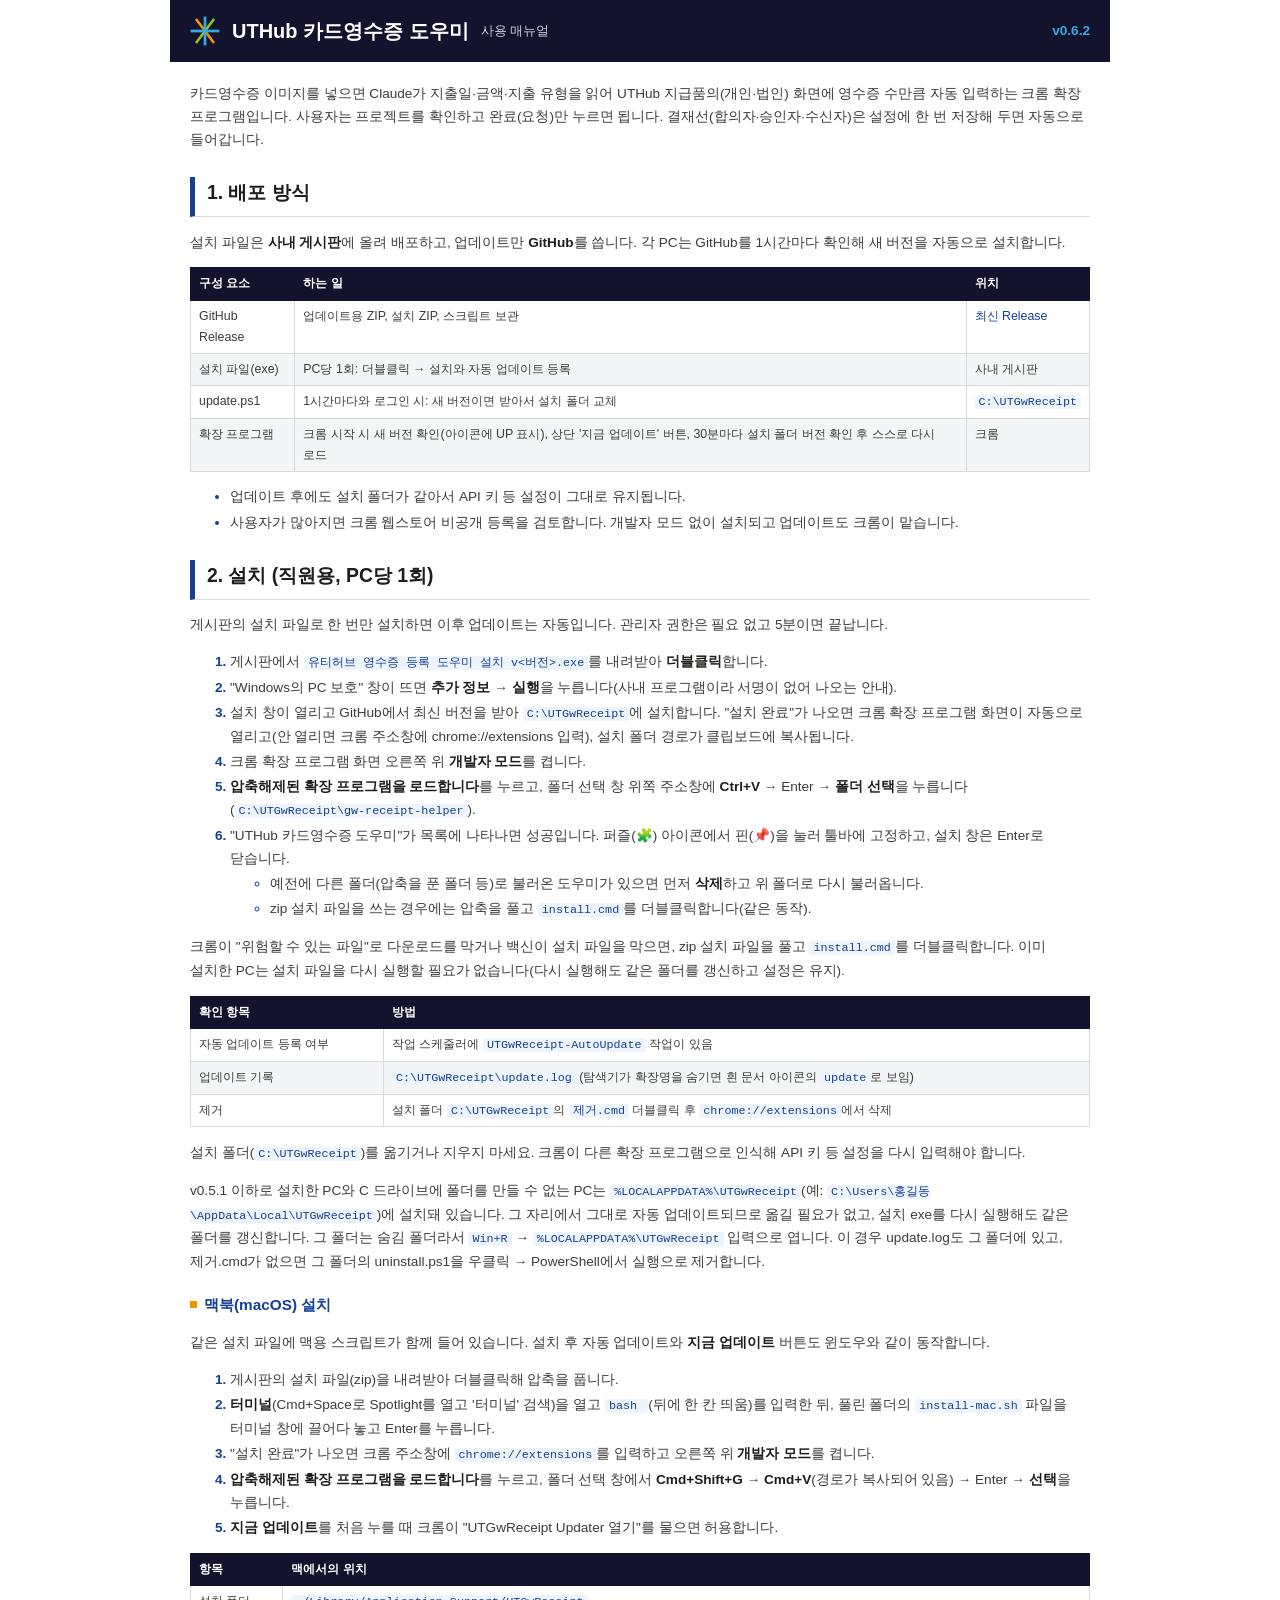
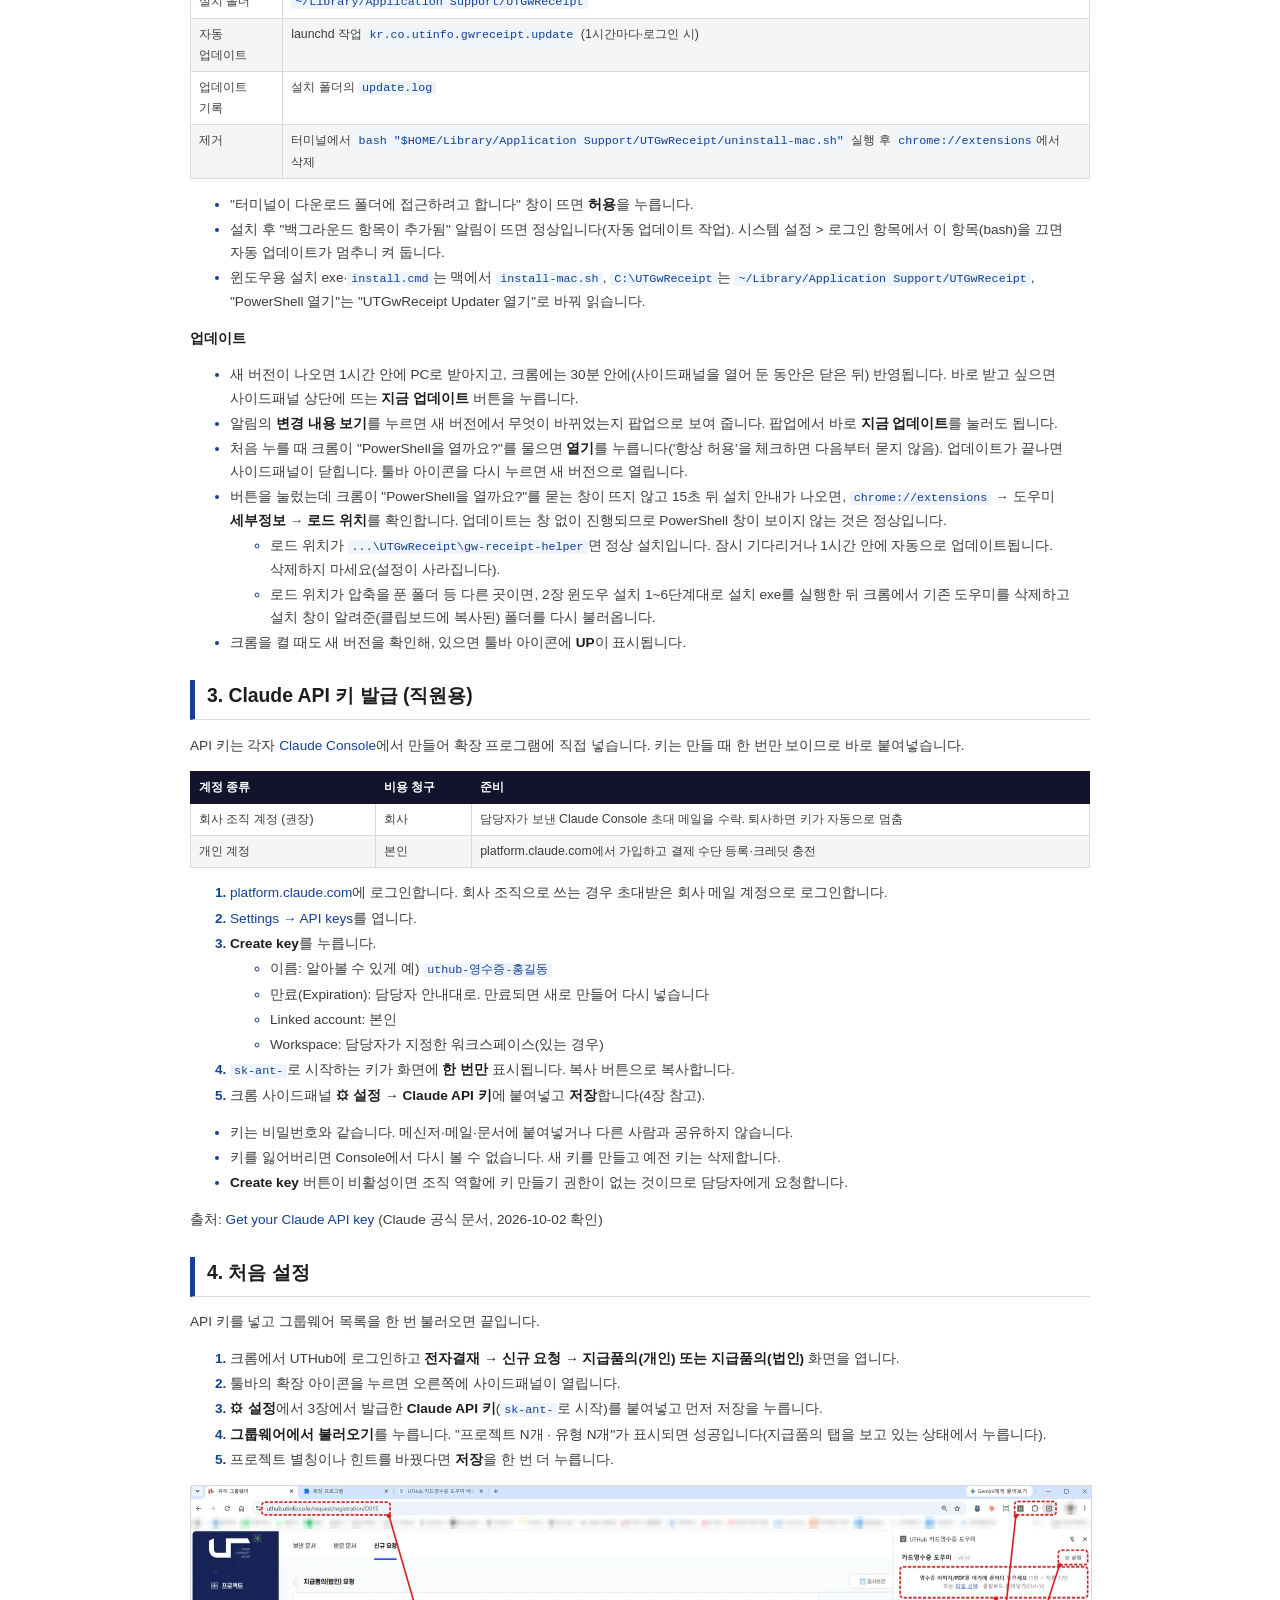
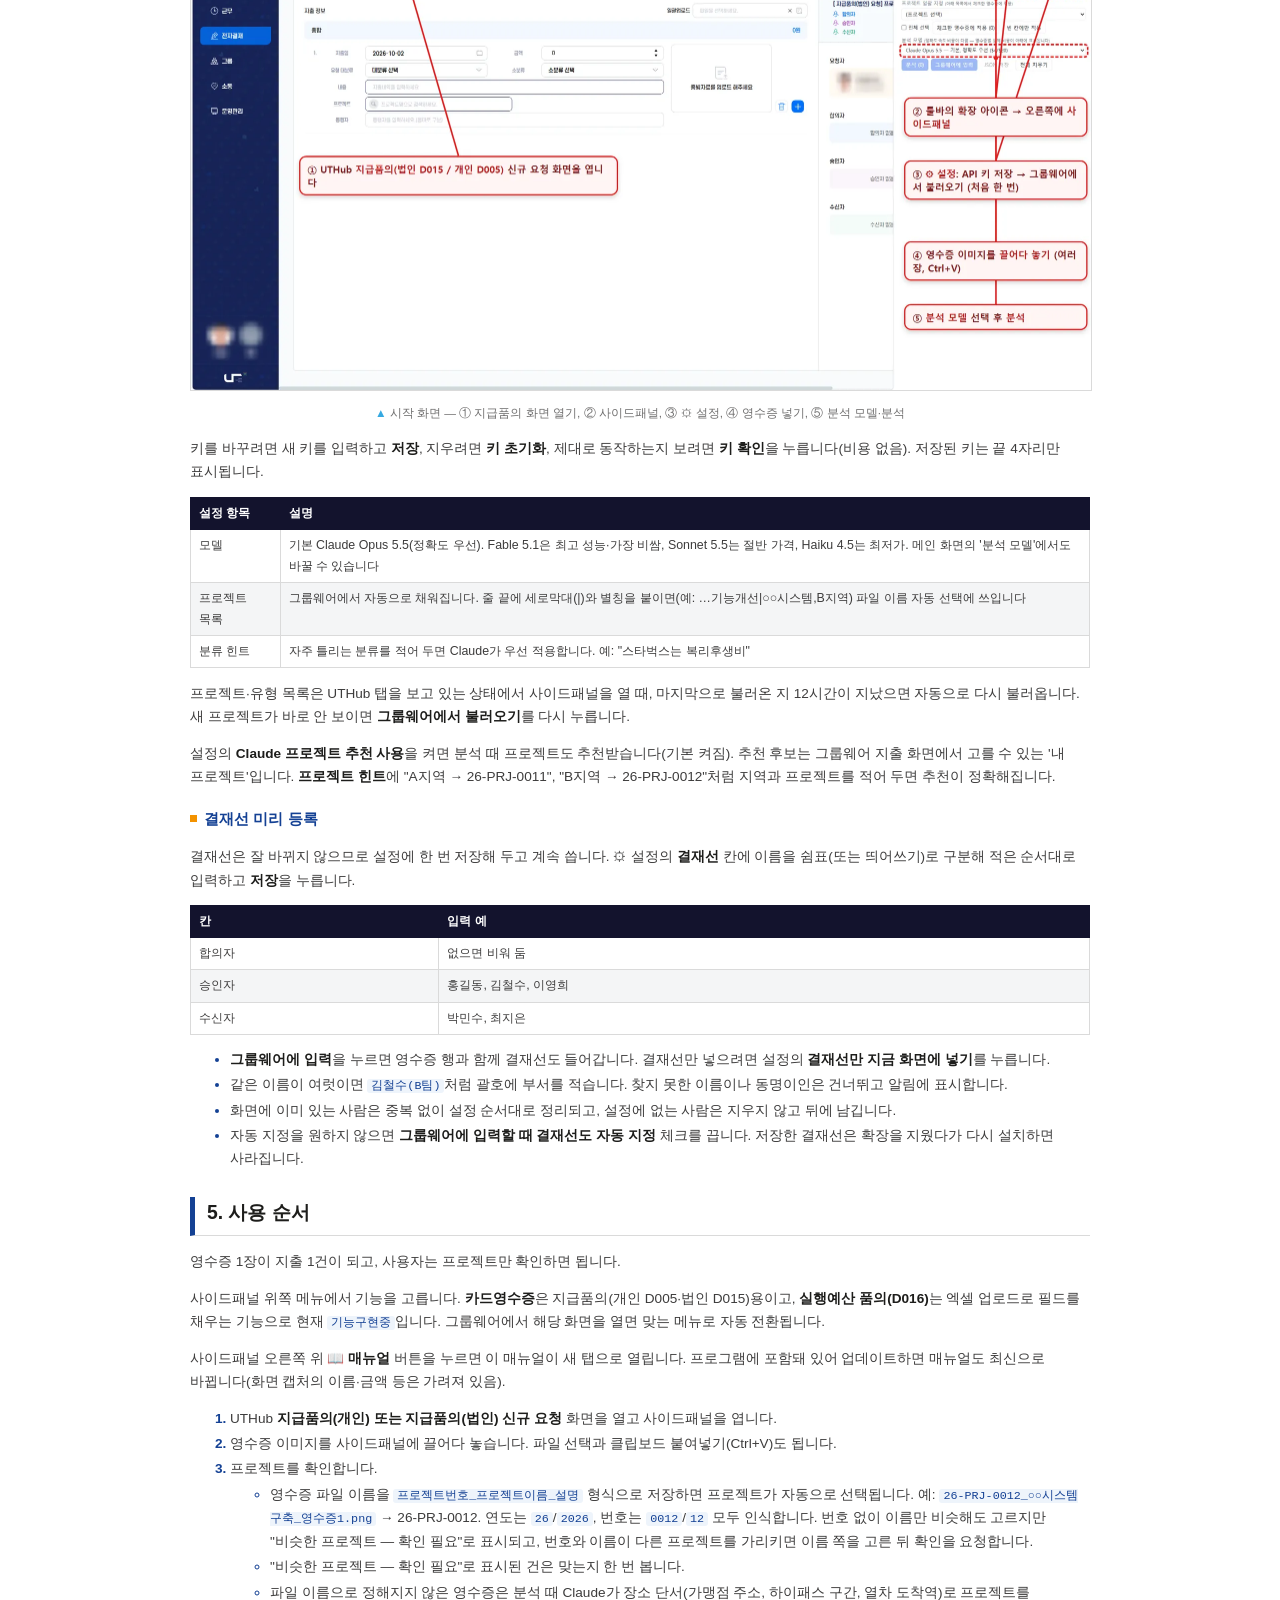
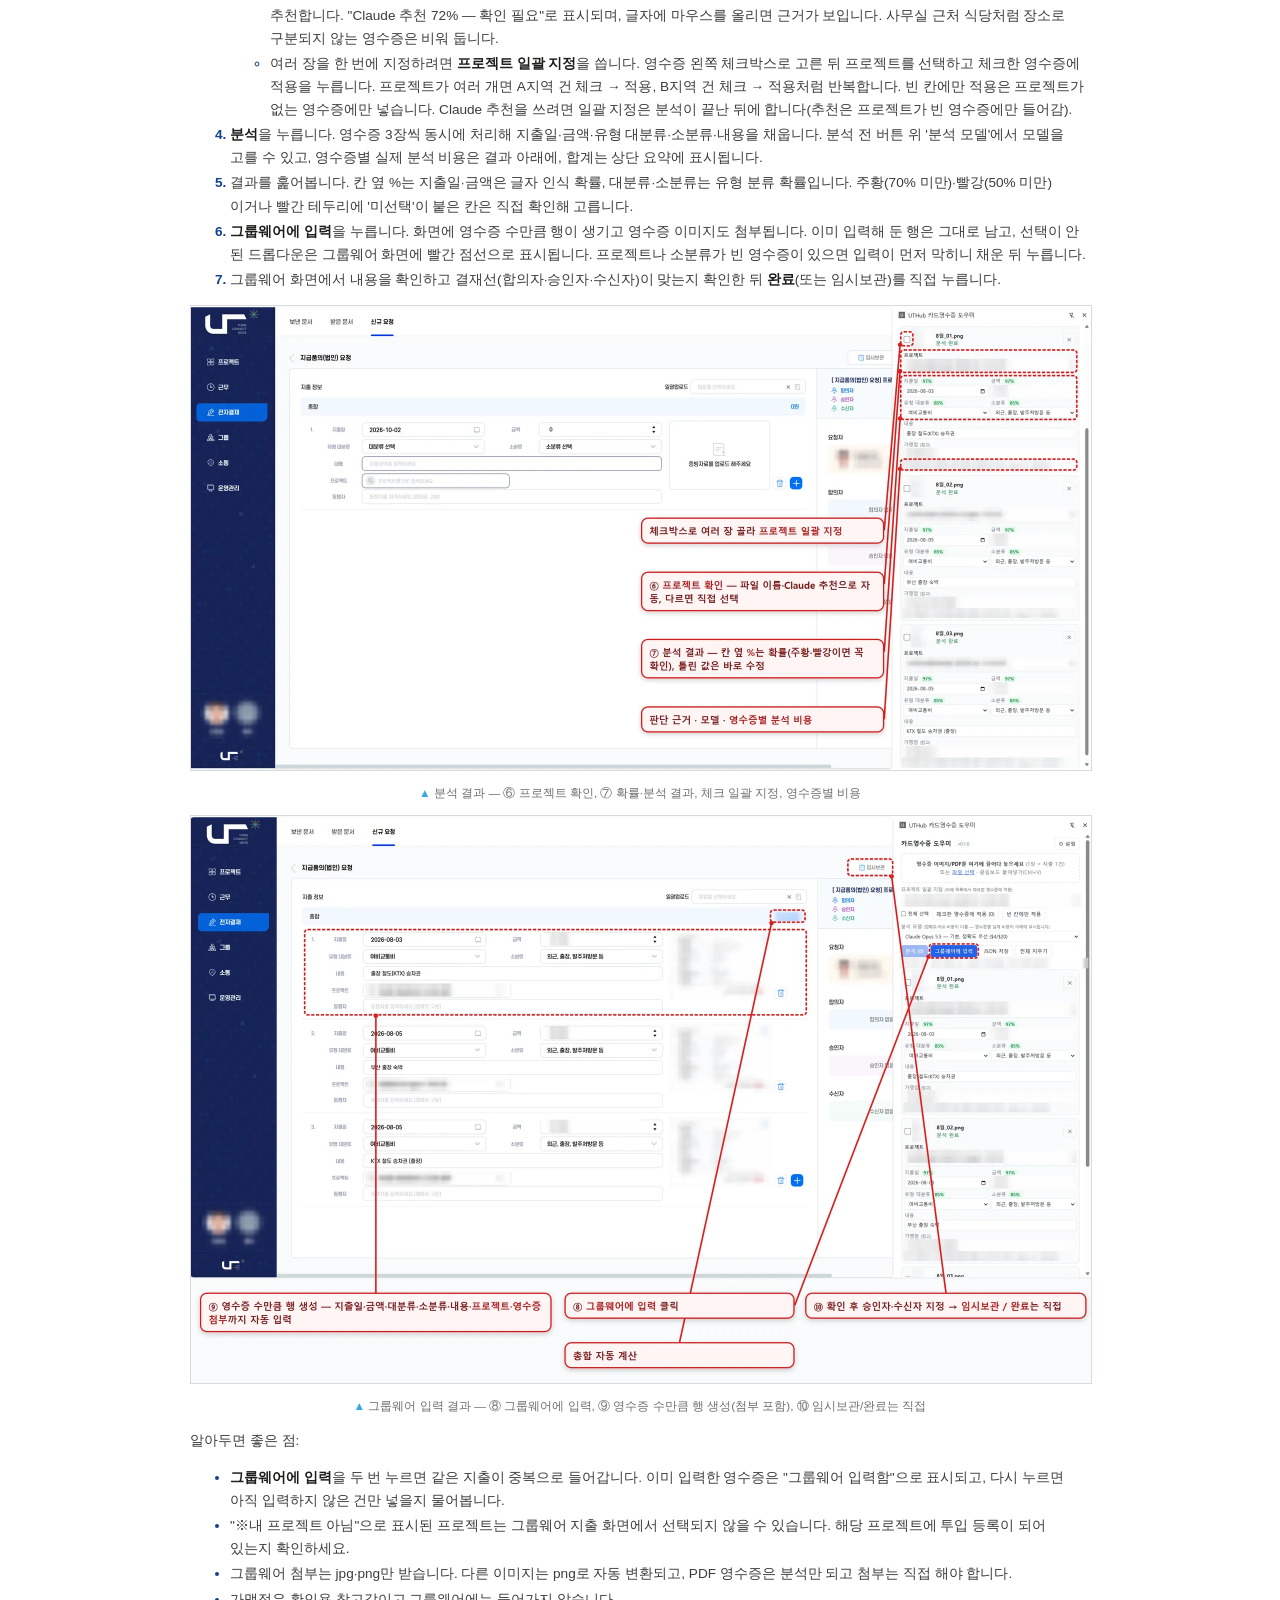
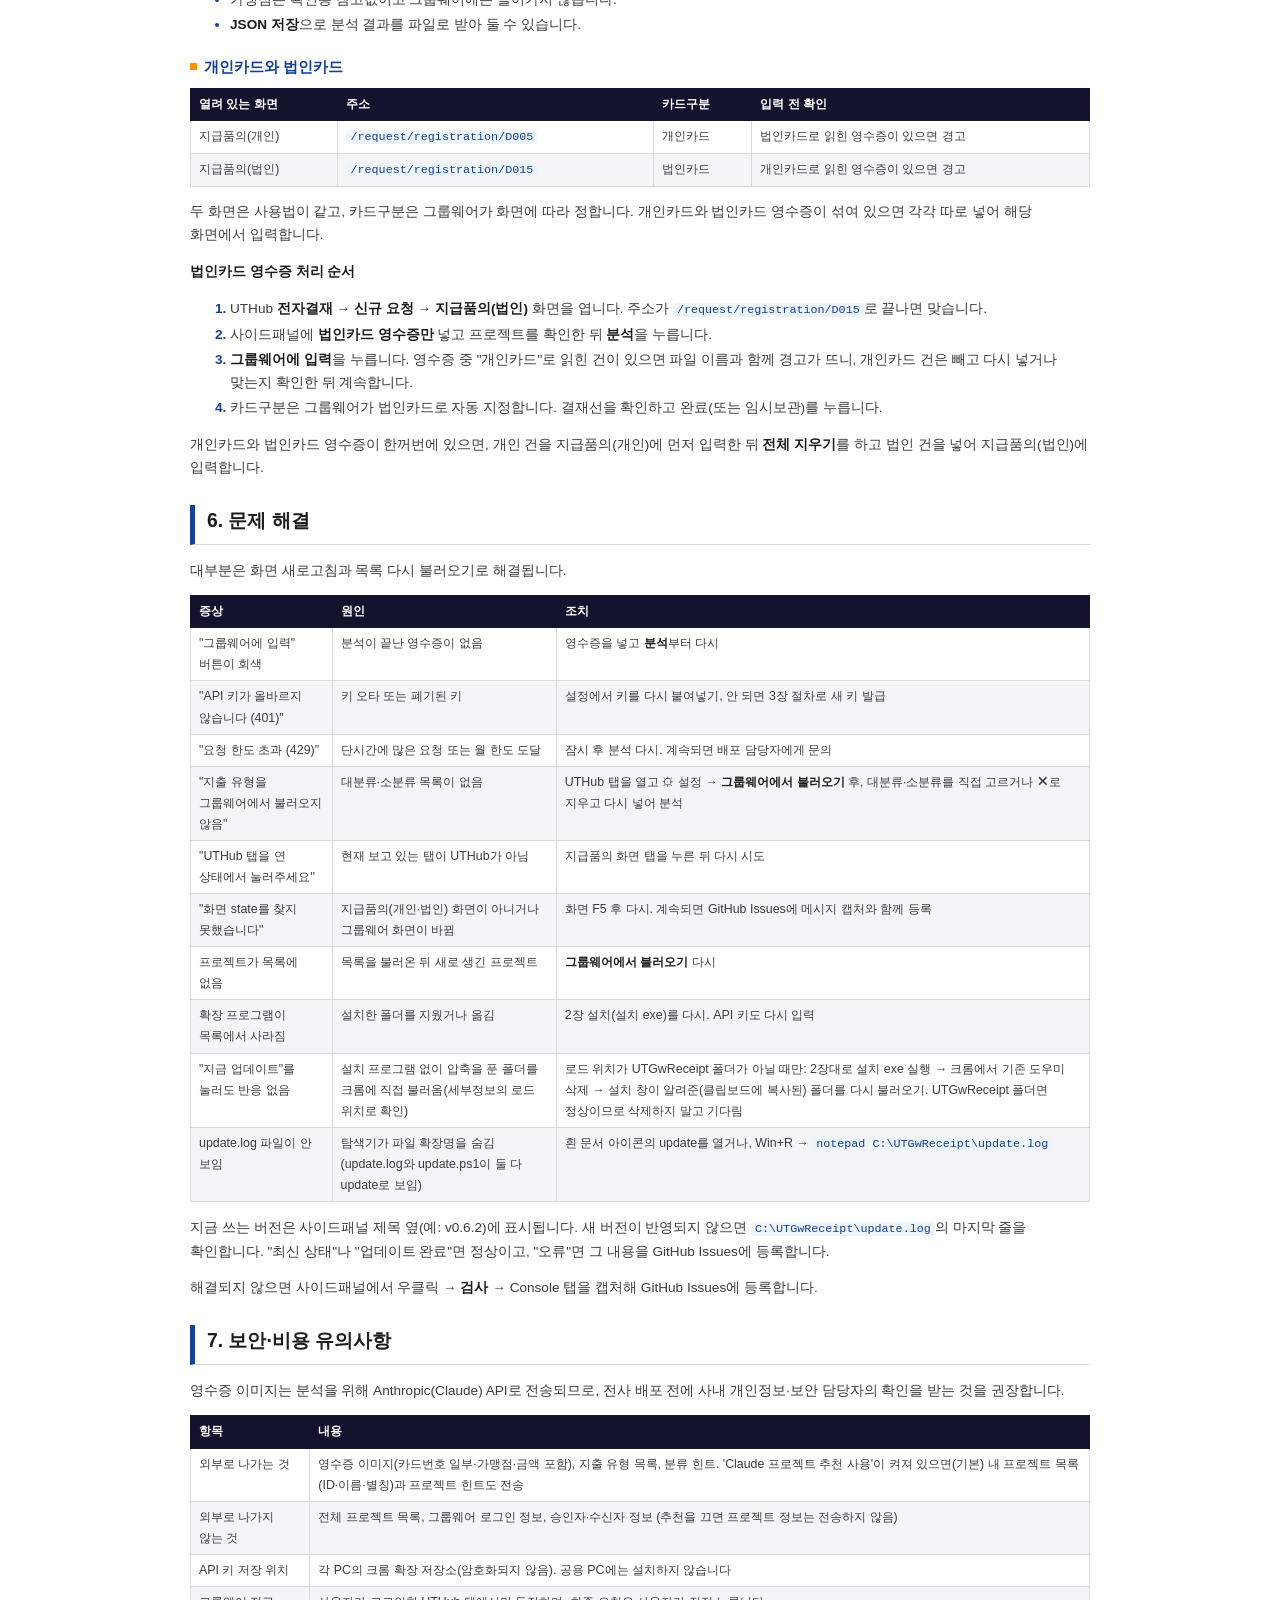
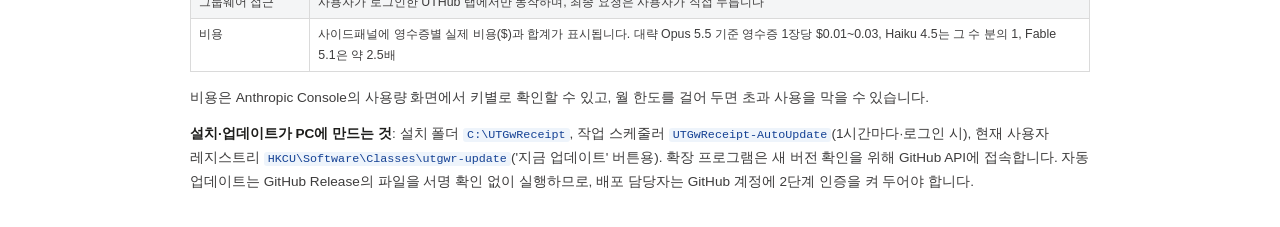
==== commit f4a43b6d: "- type: fix - 이슈개요: 자동 업데이트 확인 시 명령 창 깜빡임 제거(wscript 창 없는 실행기, VBScript 비활성 PC는 기존 방식 유지) 및 제거 스크립트 " ====
--- a/extension/manual/index.html
+++ b/extension/manual/index.html
@@ -1,4 +1,4 @@
-<!doctype html><html lang="ko"><head><meta charset="utf-8"><title>유티허브 영수증 등록 도우미 사용 매뉴얼 v0.6.1</title><style>
+<!doctype html><html lang="ko"><head><meta charset="utf-8"><title>유티허브 영수증 등록 도우미 사용 매뉴얼 v0.6.2</title><style>
 @page { size: A4; margin: 16mm 15mm 16mm; }
 @page :first { margin: 0; }
 :root { --navy:#13132d; --blue:#144194; --sky:#36a9e1; --orange:#f39200; --green:#94c11e; --ink:#3d3c3c; --ink2:#1d1d1b; --muted:#706f6f; --line:#dadada; }
@@ -41,7 +41,7 @@
 @media print { .appbar { position: static; } }</style></head><body><header class="appbar"><svg viewBox="-50 -50 100 100" width="30" height="30">
   <g stroke-width="9" stroke-linecap="butt">
   <line x1="-30" y1="-40" x2="30" y2="40" stroke="#f39200"/><line x1="30" y1="-40" x2="-30" y2="40" stroke="#94c11e"/>
-  <line x1="0" y1="-48" x2="0" y2="48" stroke="#36a9e1"/><line x1="-48" y1="0" x2="48" y2="0" stroke="#36a9e1"/></g></svg><strong>UTHub 카드영수증 도우미</strong><span>사용 매뉴얼</span><b class="v">v0.6.1</b></header>
+  <line x1="0" y1="-48" x2="0" y2="48" stroke="#36a9e1"/><line x1="-48" y1="0" x2="48" y2="0" stroke="#36a9e1"/></g></svg><strong>UTHub 카드영수증 도우미</strong><span>사용 매뉴얼</span><b class="v">v0.6.2</b></header>
 <main><p>카드영수증 이미지를 넣으면 Claude가 지출일·금액·지출 유형을 읽어 UTHub 지급품의(개인·법인) 화면에 영수증 수만큼 자동 입력하는 크롬 확장 프로그램입니다. 사용자는 프로젝트를 확인하고 완료(요청)만 누르면 됩니다. 결재선(합의자·승인자·수신자)은 설정에 한 번 저장해 두면 자동으로 들어갑니다.</p>
 <h2>1. 배포 방식</h2>
 <p>설치 파일은 <strong>사내 게시판</strong>에 올려 배포하고, 업데이트만 <strong>GitHub</strong>를 씁니다. 각 PC는 GitHub를 1시간마다 확인해 새 버전을 자동으로 설치합니다.</p>
@@ -232,7 +232,7 @@
 <h2>6. 문제 해결</h2>
 <p>대부분은 화면 새로고침과 목록 다시 불러오기로 해결됩니다.</p>
 <table><thead><tr><th>증상</th><th>원인</th><th>조치</th></tr></thead><tbody><tr><td>"그룹웨어에 입력" 버튼이 회색</td><td>분석이 끝난 영수증이 없음</td><td>영수증을 넣고 <strong>분석</strong>부터 다시</td></tr><tr><td>"API 키가 올바르지 않습니다 (401)"</td><td>키 오타 또는 폐기된 키</td><td>설정에서 키를 다시 붙여넣기, 안 되면 3장 절차로 새 키 발급</td></tr><tr><td>"요청 한도 초과 (429)"</td><td>단시간에 많은 요청 또는 월 한도 도달</td><td>잠시 후 분석 다시. 계속되면 배포 담당자에게 문의</td></tr><tr><td>"지출 유형을 그룹웨어에서 불러오지 않음"</td><td>대분류·소분류 목록이 없음</td><td>UTHub 탭을 열고 ⚙ 설정 → <strong>그룹웨어에서 불러오기</strong> 후, 대분류·소분류를 직접 고르거나 ✕로 지우고 다시 넣어 분석</td></tr><tr><td>"UTHub 탭을 연 상태에서 눌러주세요"</td><td>현재 보고 있는 탭이 UTHub가 아님</td><td>지급품의 화면 탭을 누른 뒤 다시 시도</td></tr><tr><td>"화면 state를 찾지 못했습니다"</td><td>지급품의(개인·법인) 화면이 아니거나 그룹웨어 화면이 바뀜</td><td>화면 F5 후 다시. 계속되면 GitHub Issues에 메시지 캡처와 함께 등록</td></tr><tr><td>프로젝트가 목록에 없음</td><td>목록을 불러온 뒤 새로 생긴 프로젝트</td><td><strong>그룹웨어에서 불러오기</strong> 다시</td></tr><tr><td>확장 프로그램이 목록에서 사라짐</td><td>설치한 폴더를 지웠거나 옮김</td><td>2장 설치(설치 exe)를 다시. API 키도 다시 입력</td></tr><tr><td>"지금 업데이트"를 눌러도 반응 없음</td><td>설치 프로그램 없이 압축을 푼 폴더를 크롬에 직접 불러옴(세부정보의 로드 위치로 확인)</td><td>로드 위치가 UTGwReceipt 폴더가 아닐 때만: 2장대로 설치 exe 실행 → 크롬에서 기존 도우미 삭제 → 설치 창이 알려준(클립보드에 복사된) 폴더를 다시 불러오기. UTGwReceipt 폴더면 정상이므로 삭제하지 말고 기다림</td></tr><tr><td>update.log 파일이 안 보임</td><td>탐색기가 파일 확장명을 숨김(update.log와 update.ps1이 둘 다 update로 보임)</td><td>흰 문서 아이콘의 update를 열거나, Win+R → <code>notepad C:\UTGwReceipt\update.log</code></td></tr></tbody></table>
-<p>지금 쓰는 버전은 사이드패널 제목 옆(예: v0.6.1)에 표시됩니다. 새 버전이 반영되지 않으면 <code>C:\UTGwReceipt\update.log</code>의 마지막 줄을 확인합니다. "최신 상태"나 "업데이트 완료"면 정상이고, "오류"면 그 내용을 GitHub Issues에 등록합니다.</p>
+<p>지금 쓰는 버전은 사이드패널 제목 옆(예: v0.6.2)에 표시됩니다. 새 버전이 반영되지 않으면 <code>C:\UTGwReceipt\update.log</code>의 마지막 줄을 확인합니다. "최신 상태"나 "업데이트 완료"면 정상이고, "오류"면 그 내용을 GitHub Issues에 등록합니다.</p>
 <p>해결되지 않으면 사이드패널에서 우클릭 → <strong>검사</strong> → Console 탭을 캡처해 GitHub Issues에 등록합니다.</p>
 <h2>7. 보안·비용 유의사항</h2>
 <p>영수증 이미지는 분석을 위해 Anthropic(Claude) API로 전송되므로, 전사 배포 전에 사내 개인정보·보안 담당자의 확인을 받는 것을 권장합니다.</p>
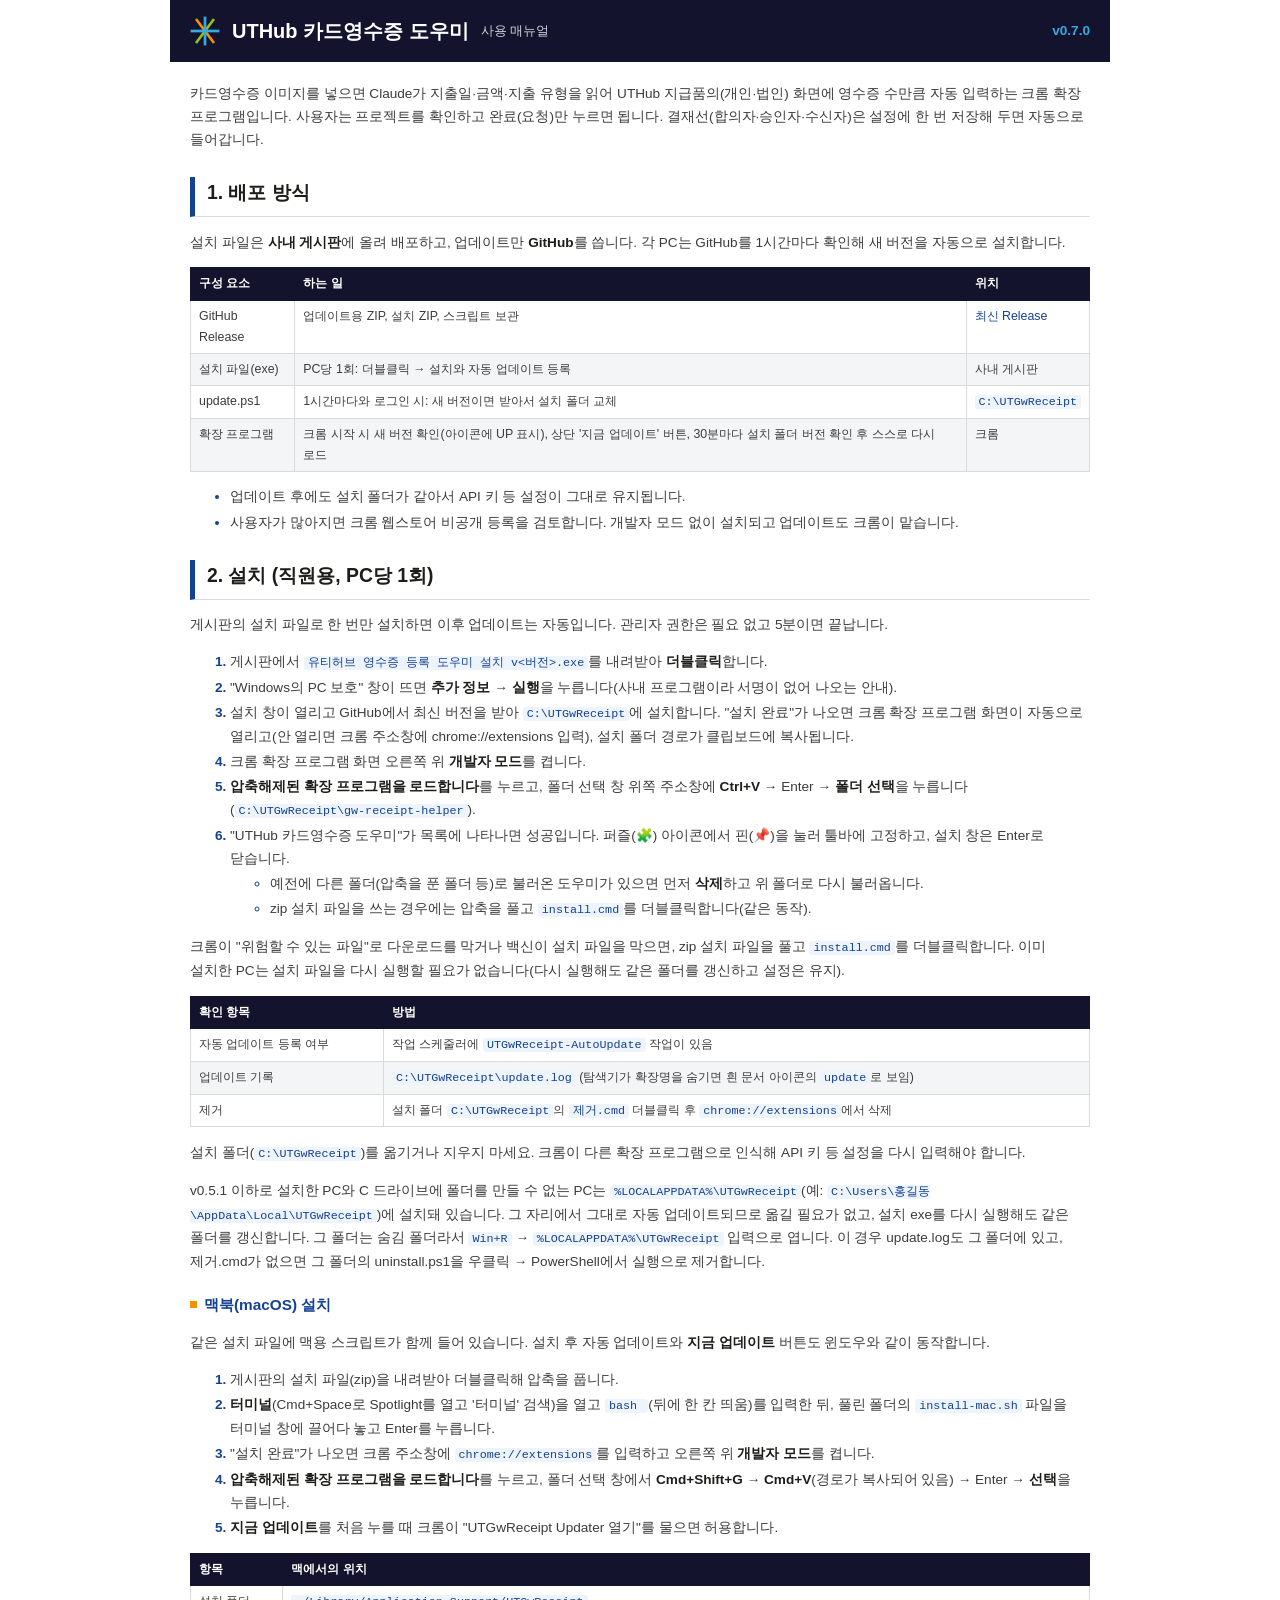
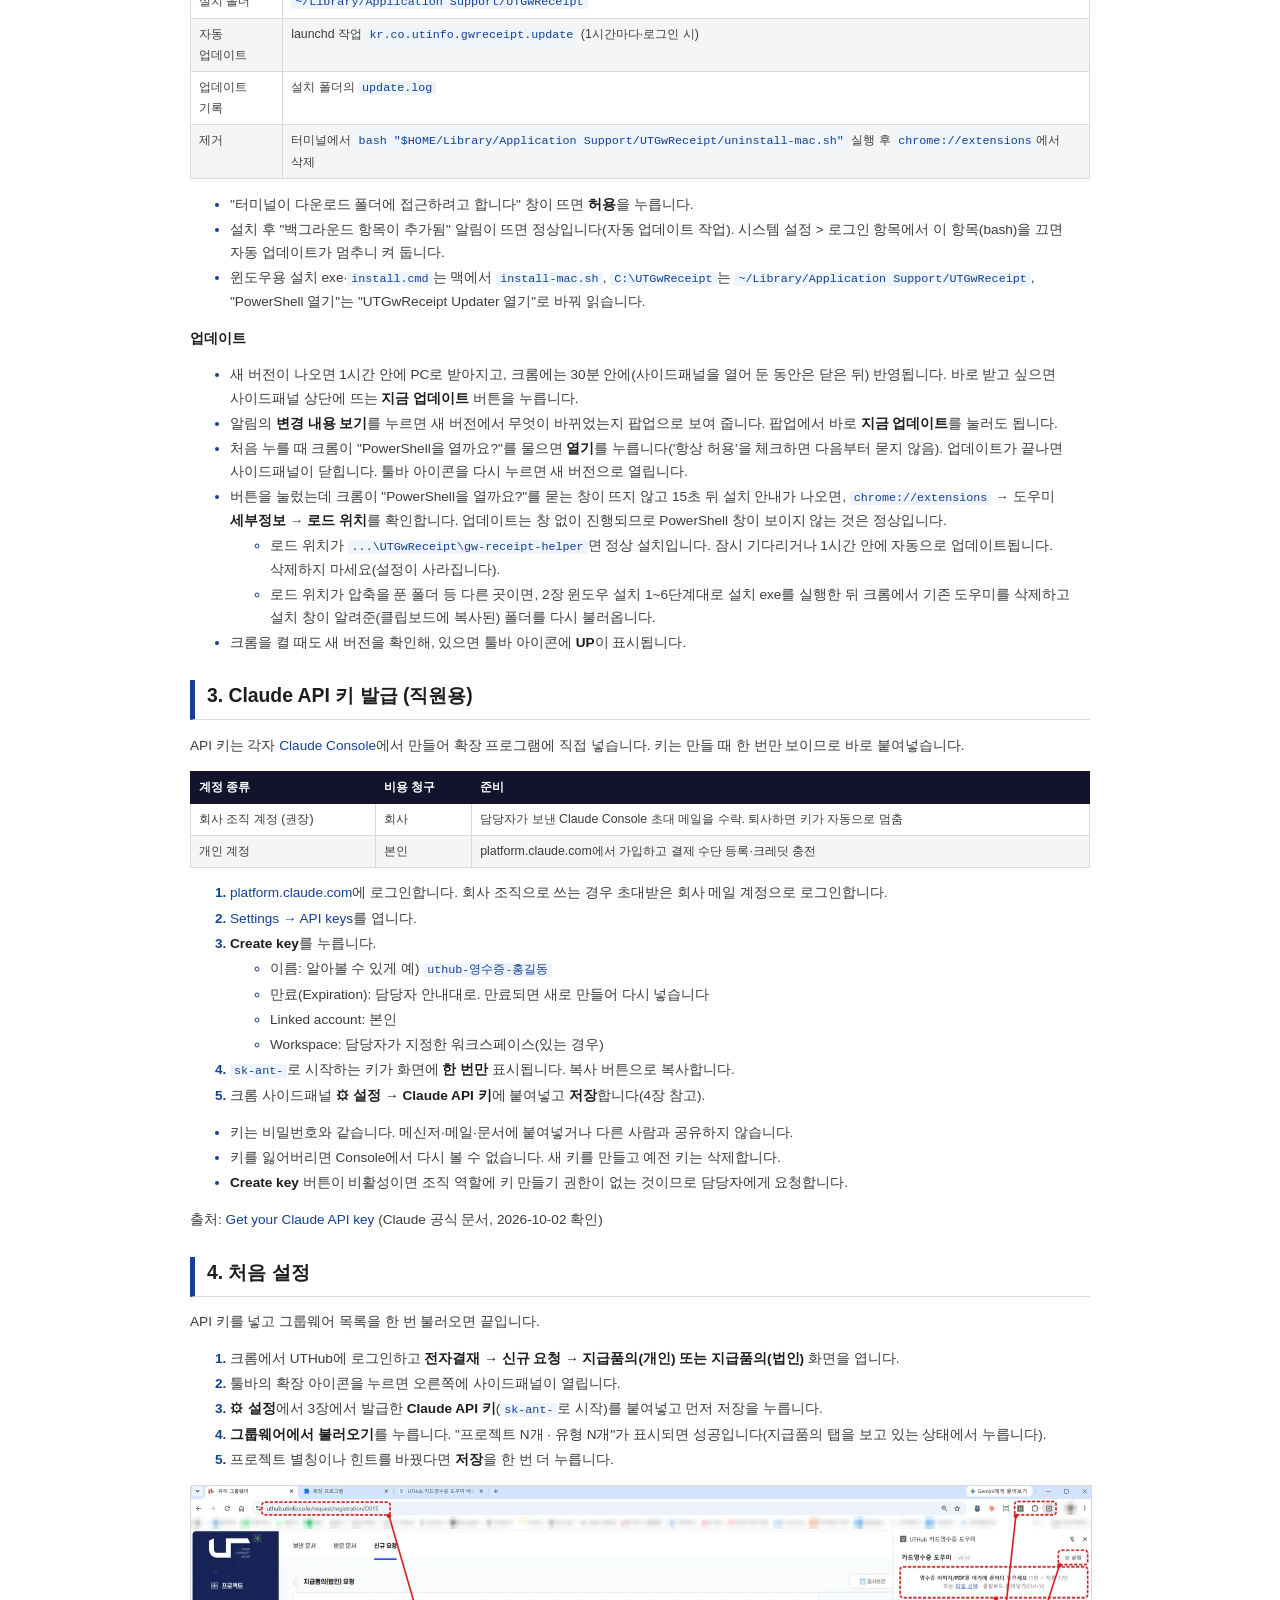
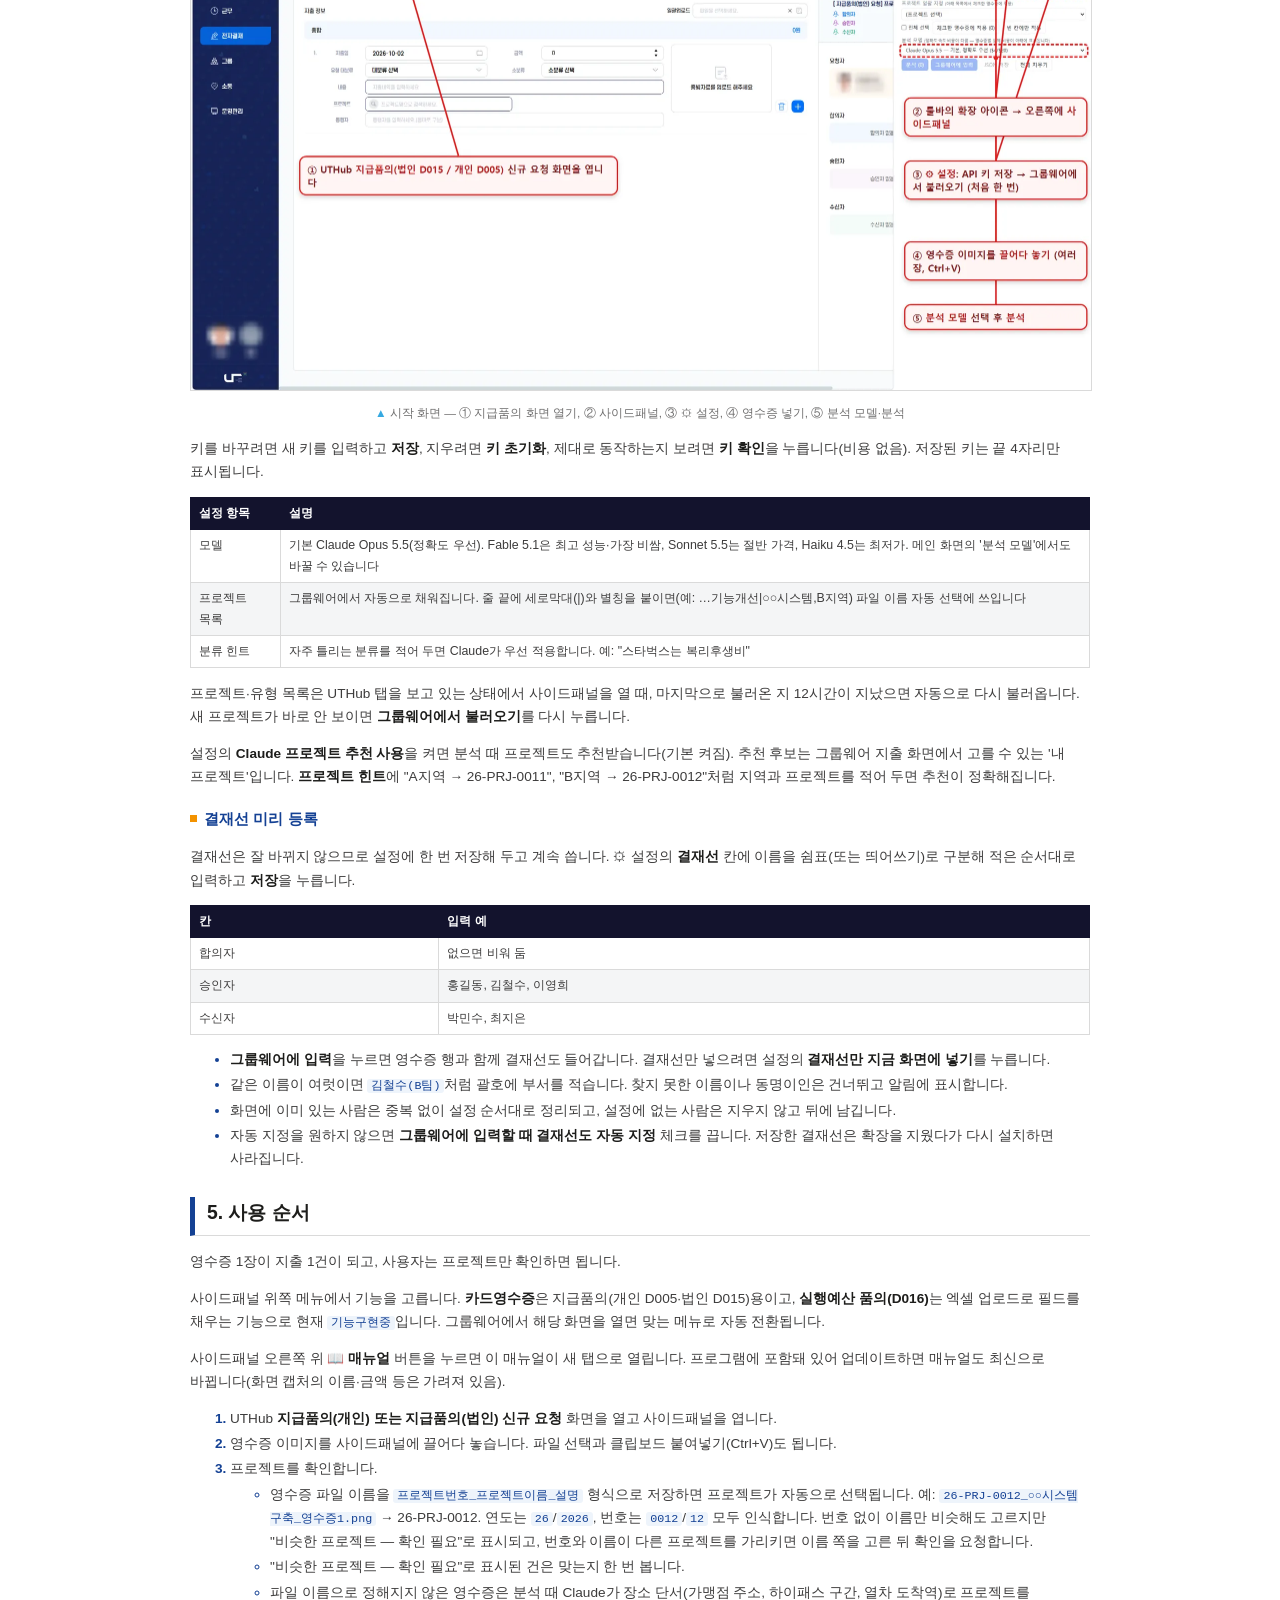
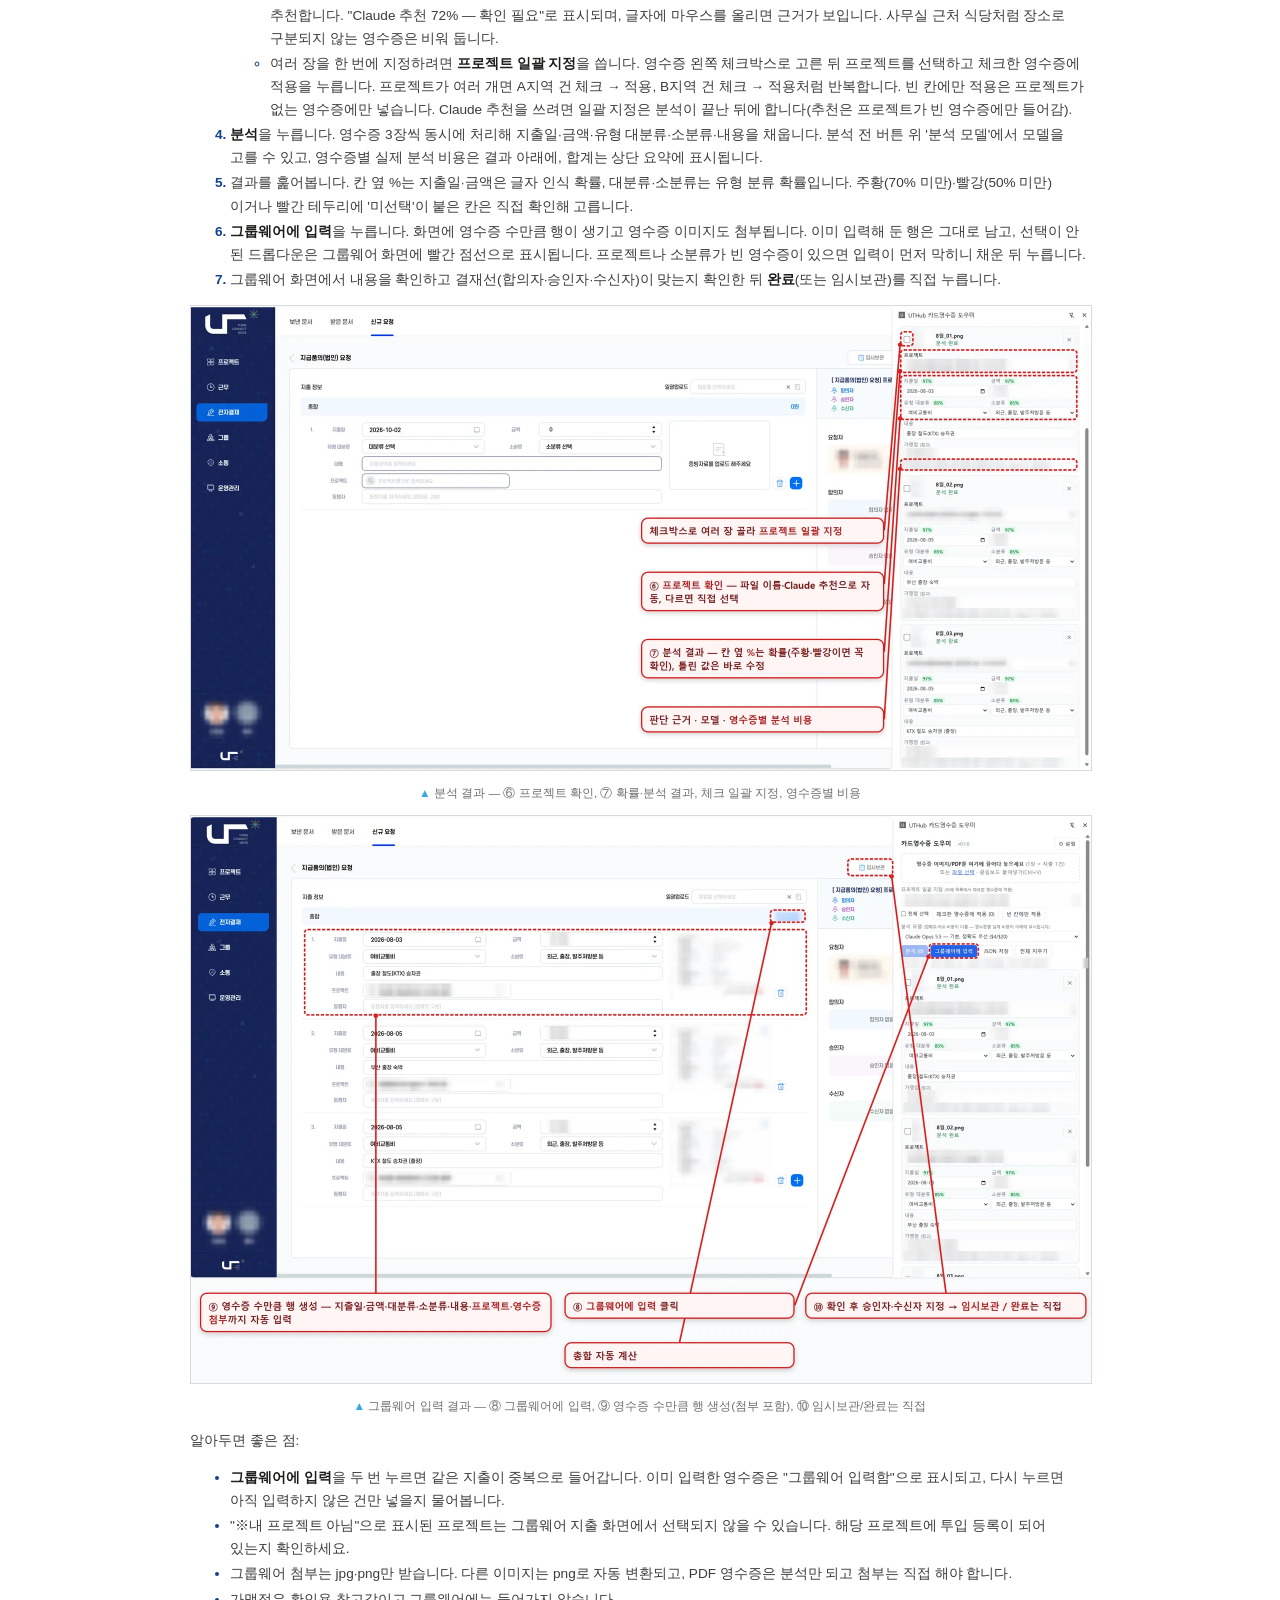
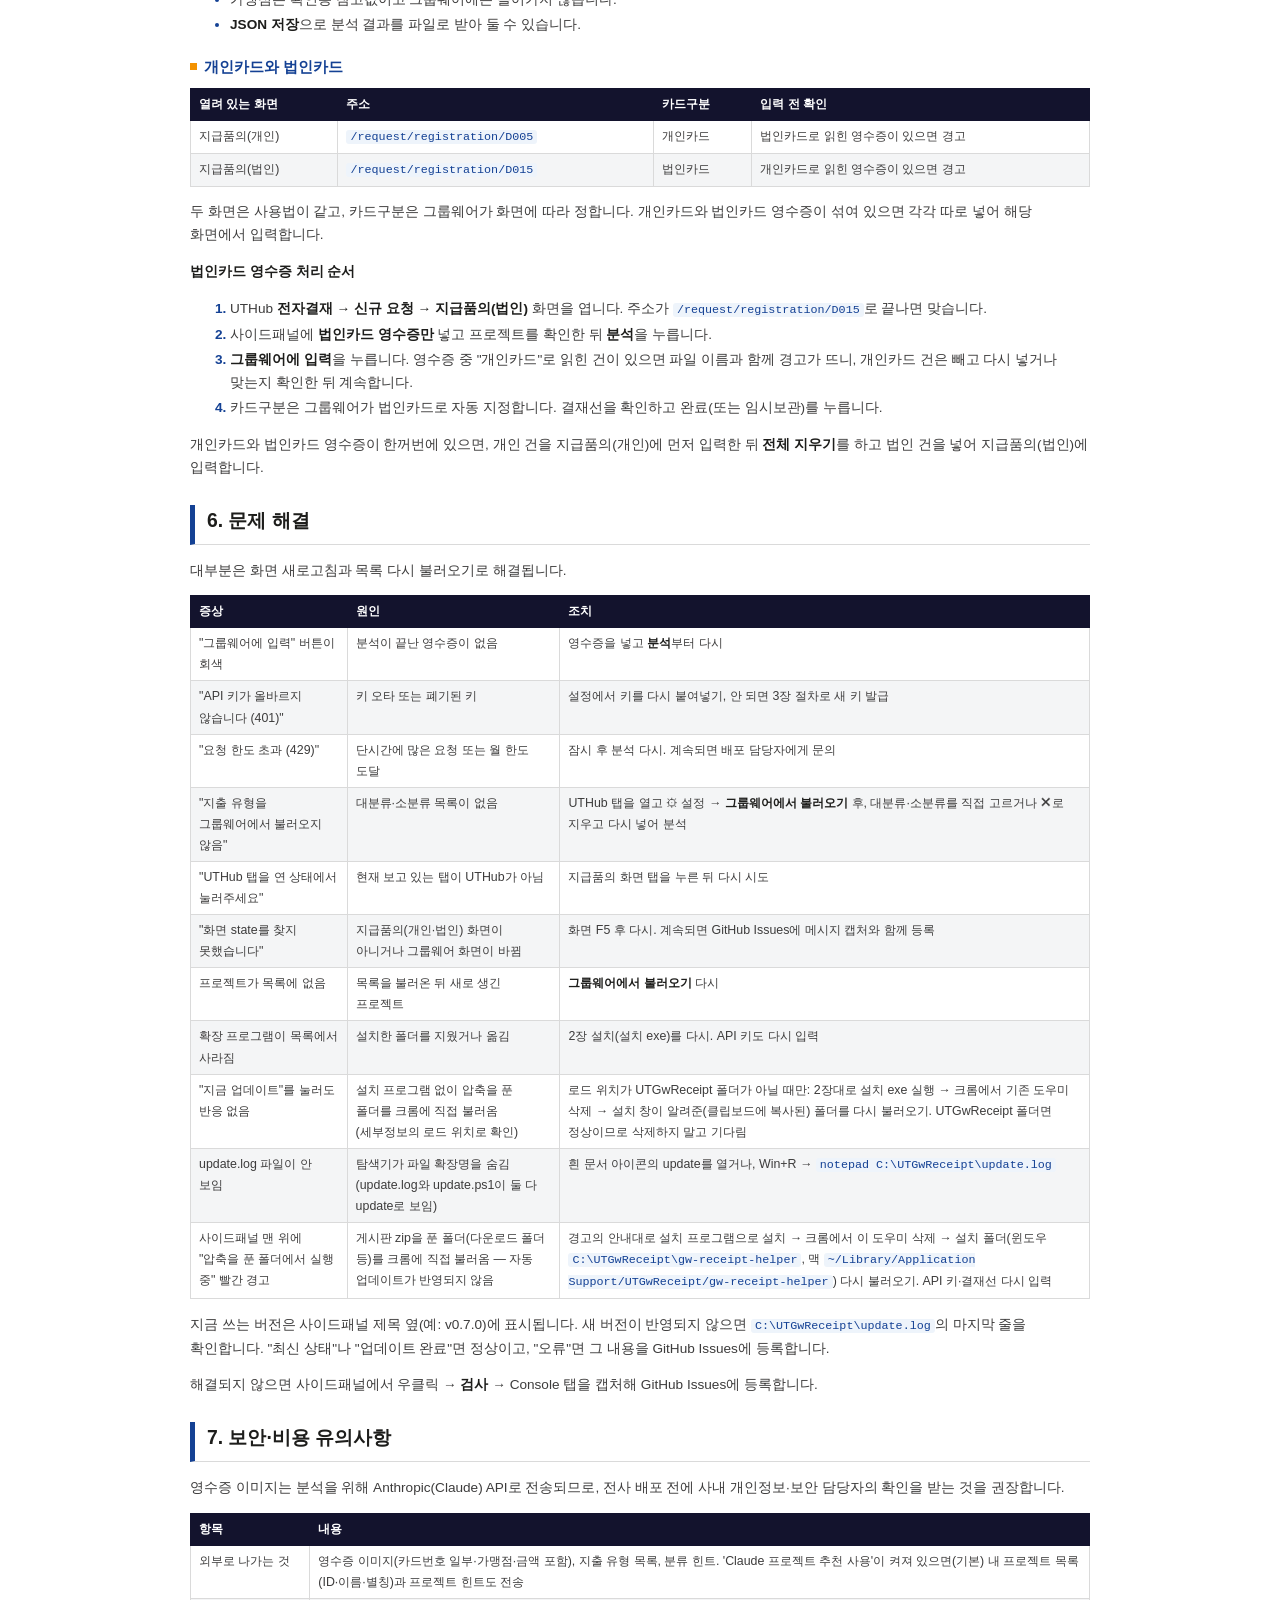
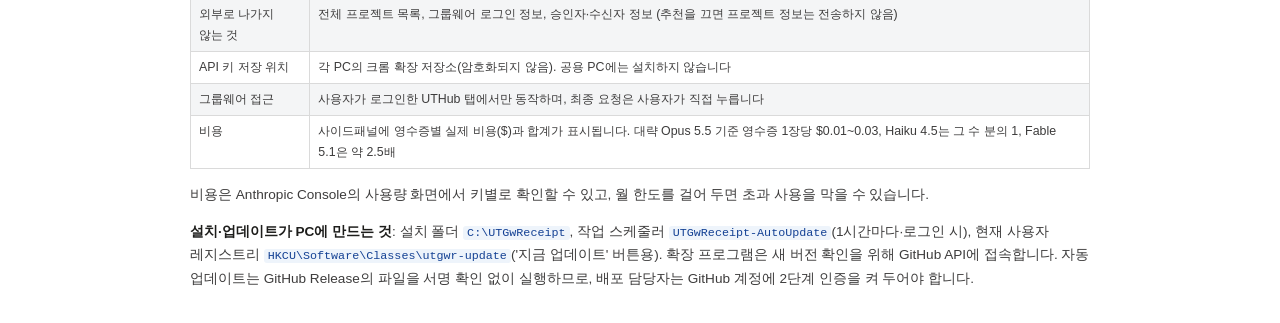
==== commit 6640e82d: "- type: feat - 이슈개요: 압축 푼 폴더에서 직접 불러온 경우 사이드패널 경고(portable.json 표시 파일) 추가 Co-Authored-By: Claude Opu" ====
--- a/extension/manual/index.html
+++ b/extension/manual/index.html
@@ -1,4 +1,4 @@
-<!doctype html><html lang="ko"><head><meta charset="utf-8"><title>유티허브 영수증 등록 도우미 사용 매뉴얼 v0.6.2</title><style>
+<!doctype html><html lang="ko"><head><meta charset="utf-8"><title>유티허브 영수증 등록 도우미 사용 매뉴얼 v0.7.0</title><style>
 @page { size: A4; margin: 16mm 15mm 16mm; }
 @page :first { margin: 0; }
 :root { --navy:#13132d; --blue:#144194; --sky:#36a9e1; --orange:#f39200; --green:#94c11e; --ink:#3d3c3c; --ink2:#1d1d1b; --muted:#706f6f; --line:#dadada; }
@@ -41,7 +41,7 @@
 @media print { .appbar { position: static; } }</style></head><body><header class="appbar"><svg viewBox="-50 -50 100 100" width="30" height="30">
   <g stroke-width="9" stroke-linecap="butt">
   <line x1="-30" y1="-40" x2="30" y2="40" stroke="#f39200"/><line x1="30" y1="-40" x2="-30" y2="40" stroke="#94c11e"/>
-  <line x1="0" y1="-48" x2="0" y2="48" stroke="#36a9e1"/><line x1="-48" y1="0" x2="48" y2="0" stroke="#36a9e1"/></g></svg><strong>UTHub 카드영수증 도우미</strong><span>사용 매뉴얼</span><b class="v">v0.6.2</b></header>
+  <line x1="0" y1="-48" x2="0" y2="48" stroke="#36a9e1"/><line x1="-48" y1="0" x2="48" y2="0" stroke="#36a9e1"/></g></svg><strong>UTHub 카드영수증 도우미</strong><span>사용 매뉴얼</span><b class="v">v0.7.0</b></header>
 <main><p>카드영수증 이미지를 넣으면 Claude가 지출일·금액·지출 유형을 읽어 UTHub 지급품의(개인·법인) 화면에 영수증 수만큼 자동 입력하는 크롬 확장 프로그램입니다. 사용자는 프로젝트를 확인하고 완료(요청)만 누르면 됩니다. 결재선(합의자·승인자·수신자)은 설정에 한 번 저장해 두면 자동으로 들어갑니다.</p>
 <h2>1. 배포 방식</h2>
 <p>설치 파일은 <strong>사내 게시판</strong>에 올려 배포하고, 업데이트만 <strong>GitHub</strong>를 씁니다. 각 PC는 GitHub를 1시간마다 확인해 새 버전을 자동으로 설치합니다.</p>
@@ -231,8 +231,8 @@
 <p>개인카드와 법인카드 영수증이 한꺼번에 있으면, 개인 건을 지급품의(개인)에 먼저 입력한 뒤 <strong>전체 지우기</strong>를 하고 법인 건을 넣어 지급품의(법인)에 입력합니다.</p>
 <h2>6. 문제 해결</h2>
 <p>대부분은 화면 새로고침과 목록 다시 불러오기로 해결됩니다.</p>
-<table><thead><tr><th>증상</th><th>원인</th><th>조치</th></tr></thead><tbody><tr><td>"그룹웨어에 입력" 버튼이 회색</td><td>분석이 끝난 영수증이 없음</td><td>영수증을 넣고 <strong>분석</strong>부터 다시</td></tr><tr><td>"API 키가 올바르지 않습니다 (401)"</td><td>키 오타 또는 폐기된 키</td><td>설정에서 키를 다시 붙여넣기, 안 되면 3장 절차로 새 키 발급</td></tr><tr><td>"요청 한도 초과 (429)"</td><td>단시간에 많은 요청 또는 월 한도 도달</td><td>잠시 후 분석 다시. 계속되면 배포 담당자에게 문의</td></tr><tr><td>"지출 유형을 그룹웨어에서 불러오지 않음"</td><td>대분류·소분류 목록이 없음</td><td>UTHub 탭을 열고 ⚙ 설정 → <strong>그룹웨어에서 불러오기</strong> 후, 대분류·소분류를 직접 고르거나 ✕로 지우고 다시 넣어 분석</td></tr><tr><td>"UTHub 탭을 연 상태에서 눌러주세요"</td><td>현재 보고 있는 탭이 UTHub가 아님</td><td>지급품의 화면 탭을 누른 뒤 다시 시도</td></tr><tr><td>"화면 state를 찾지 못했습니다"</td><td>지급품의(개인·법인) 화면이 아니거나 그룹웨어 화면이 바뀜</td><td>화면 F5 후 다시. 계속되면 GitHub Issues에 메시지 캡처와 함께 등록</td></tr><tr><td>프로젝트가 목록에 없음</td><td>목록을 불러온 뒤 새로 생긴 프로젝트</td><td><strong>그룹웨어에서 불러오기</strong> 다시</td></tr><tr><td>확장 프로그램이 목록에서 사라짐</td><td>설치한 폴더를 지웠거나 옮김</td><td>2장 설치(설치 exe)를 다시. API 키도 다시 입력</td></tr><tr><td>"지금 업데이트"를 눌러도 반응 없음</td><td>설치 프로그램 없이 압축을 푼 폴더를 크롬에 직접 불러옴(세부정보의 로드 위치로 확인)</td><td>로드 위치가 UTGwReceipt 폴더가 아닐 때만: 2장대로 설치 exe 실행 → 크롬에서 기존 도우미 삭제 → 설치 창이 알려준(클립보드에 복사된) 폴더를 다시 불러오기. UTGwReceipt 폴더면 정상이므로 삭제하지 말고 기다림</td></tr><tr><td>update.log 파일이 안 보임</td><td>탐색기가 파일 확장명을 숨김(update.log와 update.ps1이 둘 다 update로 보임)</td><td>흰 문서 아이콘의 update를 열거나, Win+R → <code>notepad C:\UTGwReceipt\update.log</code></td></tr></tbody></table>
-<p>지금 쓰는 버전은 사이드패널 제목 옆(예: v0.6.2)에 표시됩니다. 새 버전이 반영되지 않으면 <code>C:\UTGwReceipt\update.log</code>의 마지막 줄을 확인합니다. "최신 상태"나 "업데이트 완료"면 정상이고, "오류"면 그 내용을 GitHub Issues에 등록합니다.</p>
+<table><thead><tr><th>증상</th><th>원인</th><th>조치</th></tr></thead><tbody><tr><td>"그룹웨어에 입력" 버튼이 회색</td><td>분석이 끝난 영수증이 없음</td><td>영수증을 넣고 <strong>분석</strong>부터 다시</td></tr><tr><td>"API 키가 올바르지 않습니다 (401)"</td><td>키 오타 또는 폐기된 키</td><td>설정에서 키를 다시 붙여넣기, 안 되면 3장 절차로 새 키 발급</td></tr><tr><td>"요청 한도 초과 (429)"</td><td>단시간에 많은 요청 또는 월 한도 도달</td><td>잠시 후 분석 다시. 계속되면 배포 담당자에게 문의</td></tr><tr><td>"지출 유형을 그룹웨어에서 불러오지 않음"</td><td>대분류·소분류 목록이 없음</td><td>UTHub 탭을 열고 ⚙ 설정 → <strong>그룹웨어에서 불러오기</strong> 후, 대분류·소분류를 직접 고르거나 ✕로 지우고 다시 넣어 분석</td></tr><tr><td>"UTHub 탭을 연 상태에서 눌러주세요"</td><td>현재 보고 있는 탭이 UTHub가 아님</td><td>지급품의 화면 탭을 누른 뒤 다시 시도</td></tr><tr><td>"화면 state를 찾지 못했습니다"</td><td>지급품의(개인·법인) 화면이 아니거나 그룹웨어 화면이 바뀜</td><td>화면 F5 후 다시. 계속되면 GitHub Issues에 메시지 캡처와 함께 등록</td></tr><tr><td>프로젝트가 목록에 없음</td><td>목록을 불러온 뒤 새로 생긴 프로젝트</td><td><strong>그룹웨어에서 불러오기</strong> 다시</td></tr><tr><td>확장 프로그램이 목록에서 사라짐</td><td>설치한 폴더를 지웠거나 옮김</td><td>2장 설치(설치 exe)를 다시. API 키도 다시 입력</td></tr><tr><td>"지금 업데이트"를 눌러도 반응 없음</td><td>설치 프로그램 없이 압축을 푼 폴더를 크롬에 직접 불러옴(세부정보의 로드 위치로 확인)</td><td>로드 위치가 UTGwReceipt 폴더가 아닐 때만: 2장대로 설치 exe 실행 → 크롬에서 기존 도우미 삭제 → 설치 창이 알려준(클립보드에 복사된) 폴더를 다시 불러오기. UTGwReceipt 폴더면 정상이므로 삭제하지 말고 기다림</td></tr><tr><td>update.log 파일이 안 보임</td><td>탐색기가 파일 확장명을 숨김(update.log와 update.ps1이 둘 다 update로 보임)</td><td>흰 문서 아이콘의 update를 열거나, Win+R → <code>notepad C:\UTGwReceipt\update.log</code></td></tr><tr><td>사이드패널 맨 위에 "압축을 푼 폴더에서 실행 중" 빨간 경고</td><td>게시판 zip을 푼 폴더(다운로드 폴더 등)를 크롬에 직접 불러옴 — 자동 업데이트가 반영되지 않음</td><td>경고의 안내대로 설치 프로그램으로 설치 → 크롬에서 이 도우미 삭제 → 설치 폴더(윈도우 <code>C:\UTGwReceipt\gw-receipt-helper</code>, 맥 <code>~/Library/Application Support/UTGwReceipt/gw-receipt-helper</code>) 다시 불러오기. API 키·결재선 다시 입력</td></tr></tbody></table>
+<p>지금 쓰는 버전은 사이드패널 제목 옆(예: v0.7.0)에 표시됩니다. 새 버전이 반영되지 않으면 <code>C:\UTGwReceipt\update.log</code>의 마지막 줄을 확인합니다. "최신 상태"나 "업데이트 완료"면 정상이고, "오류"면 그 내용을 GitHub Issues에 등록합니다.</p>
 <p>해결되지 않으면 사이드패널에서 우클릭 → <strong>검사</strong> → Console 탭을 캡처해 GitHub Issues에 등록합니다.</p>
 <h2>7. 보안·비용 유의사항</h2>
 <p>영수증 이미지는 분석을 위해 Anthropic(Claude) API로 전송되므로, 전사 배포 전에 사내 개인정보·보안 담당자의 확인을 받는 것을 권장합니다.</p>
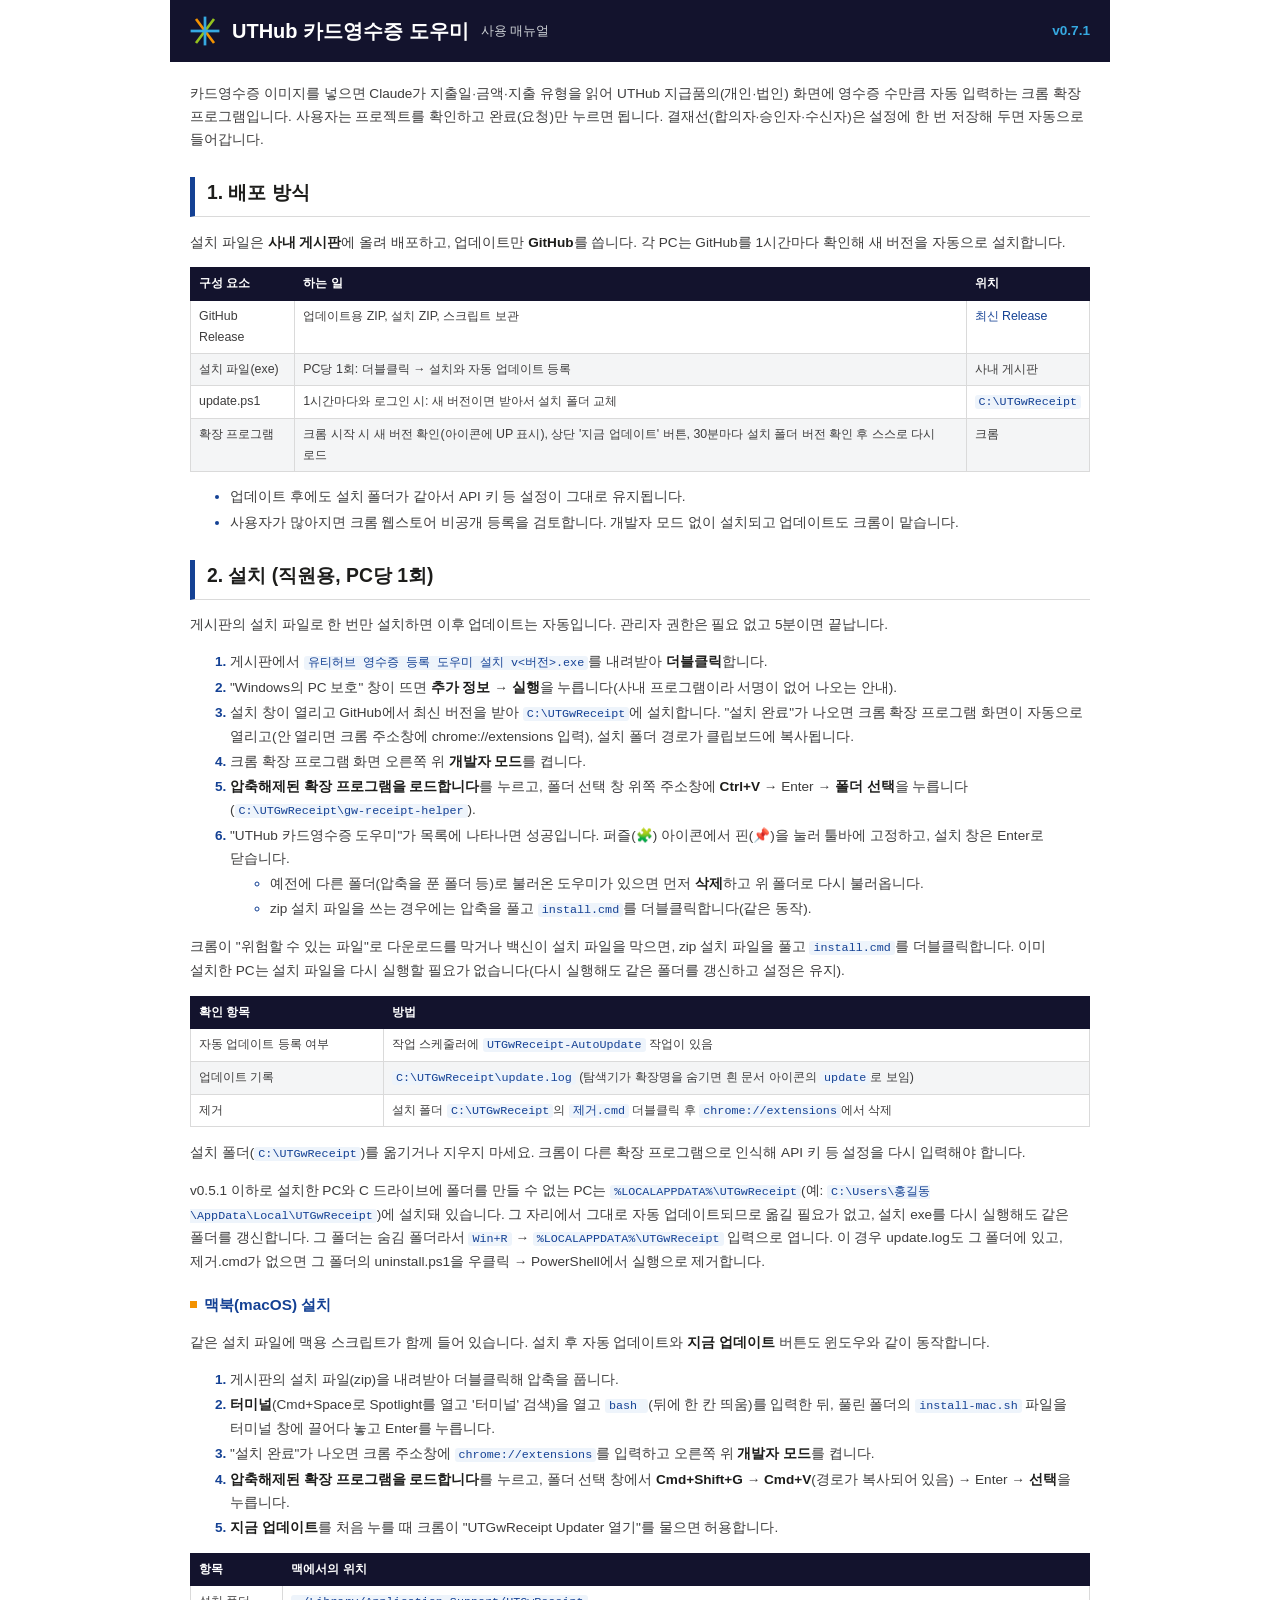
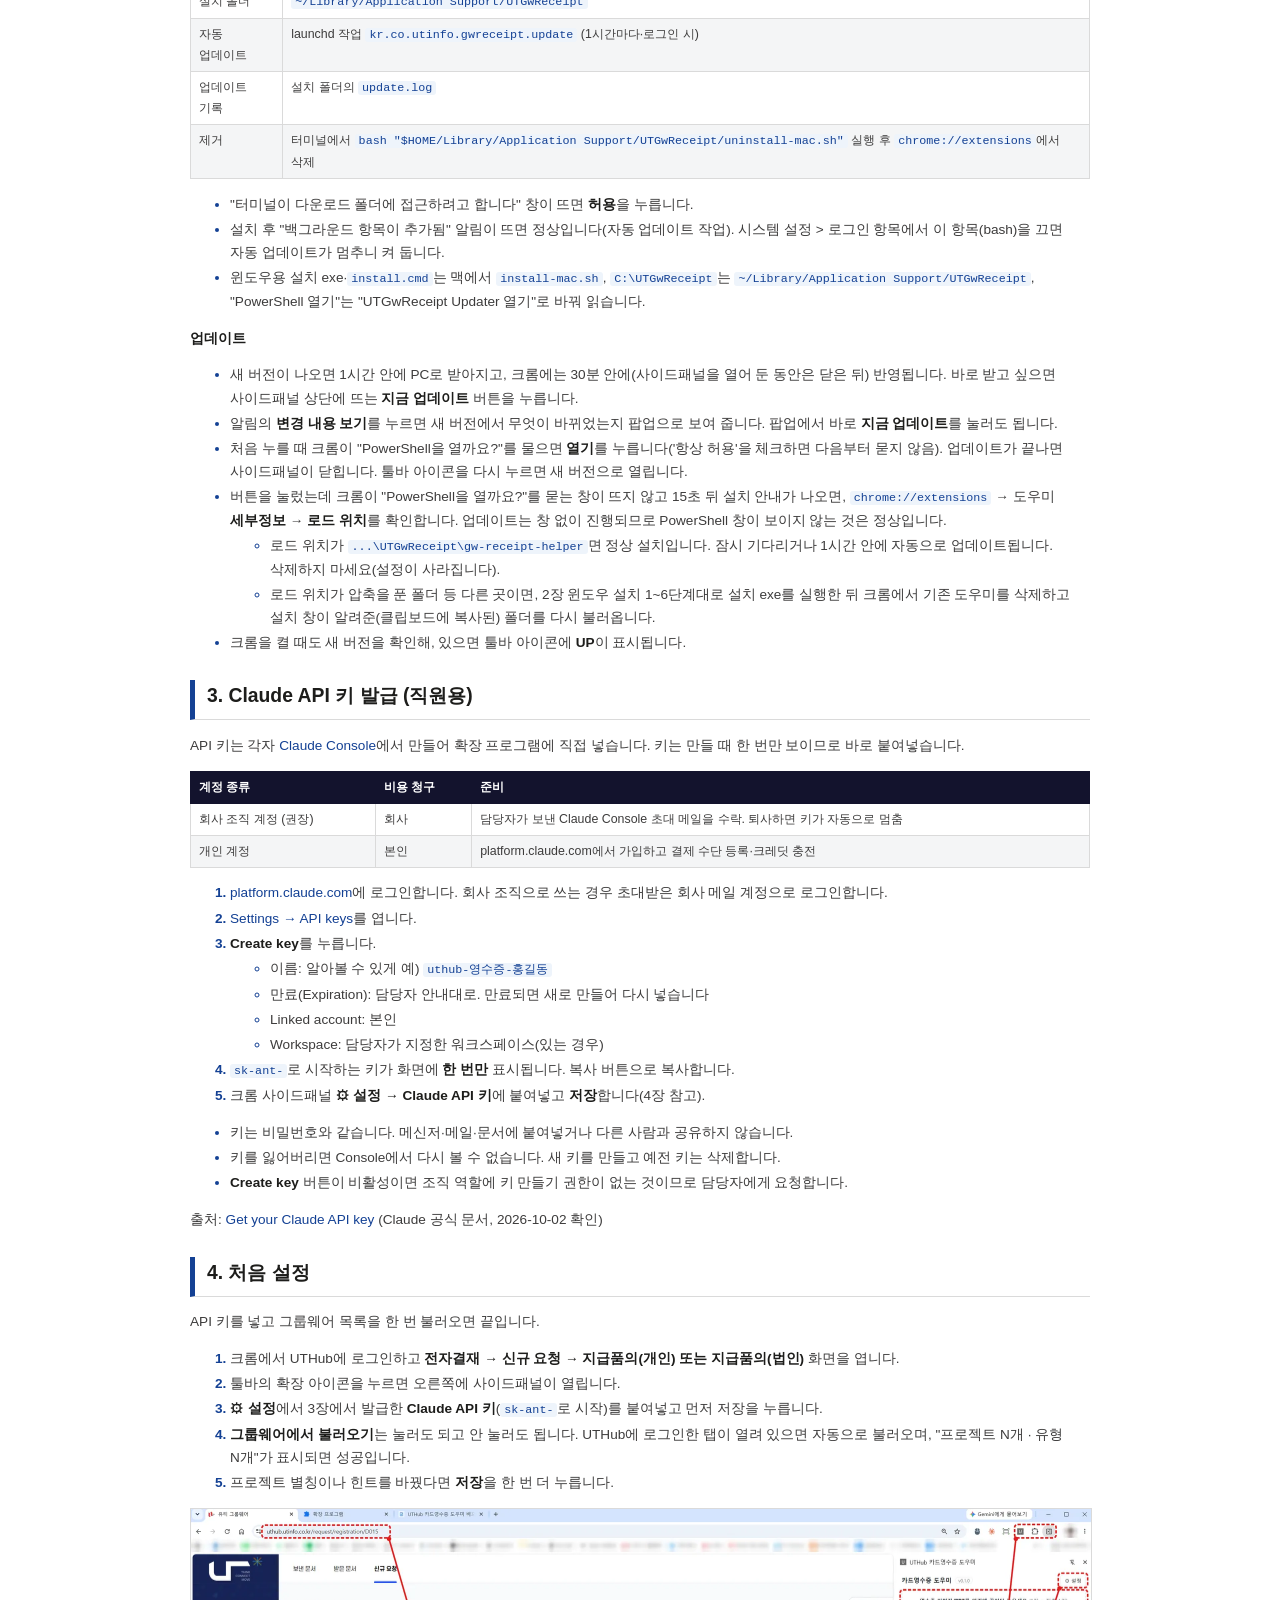
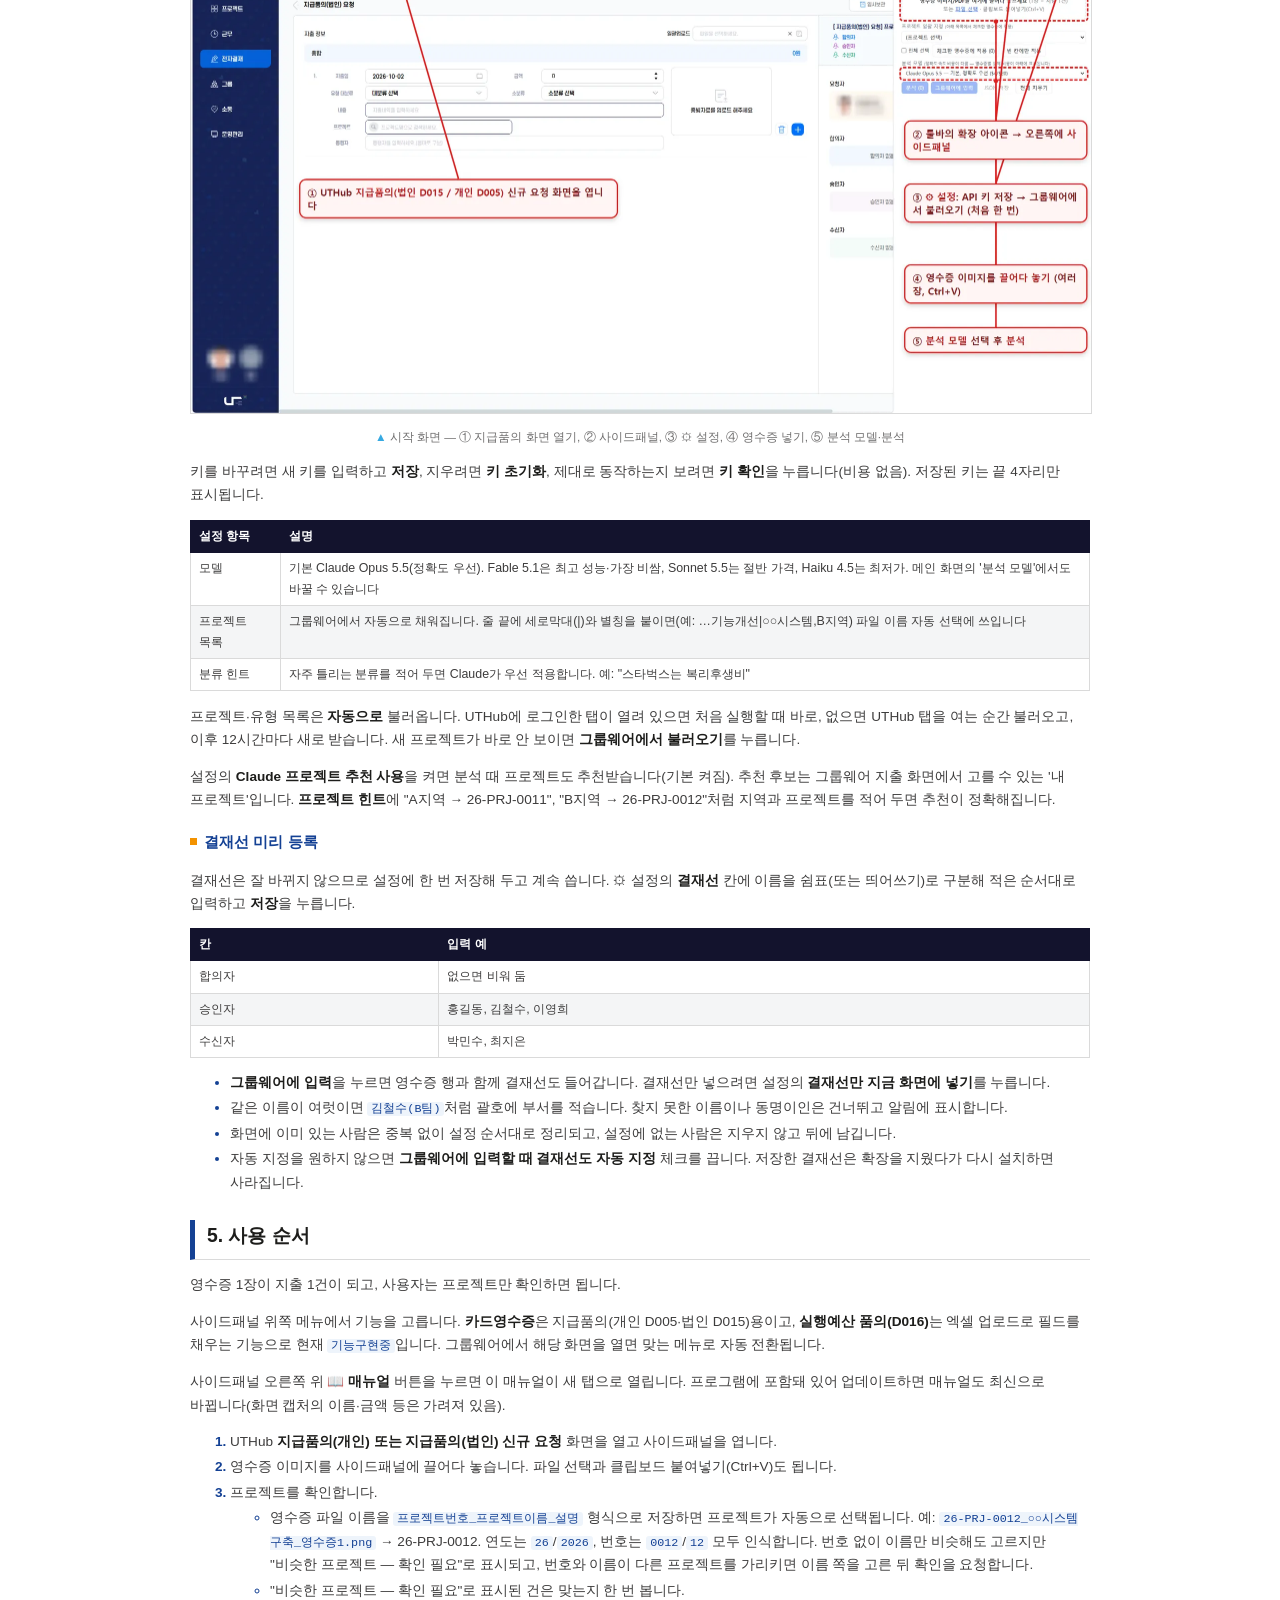
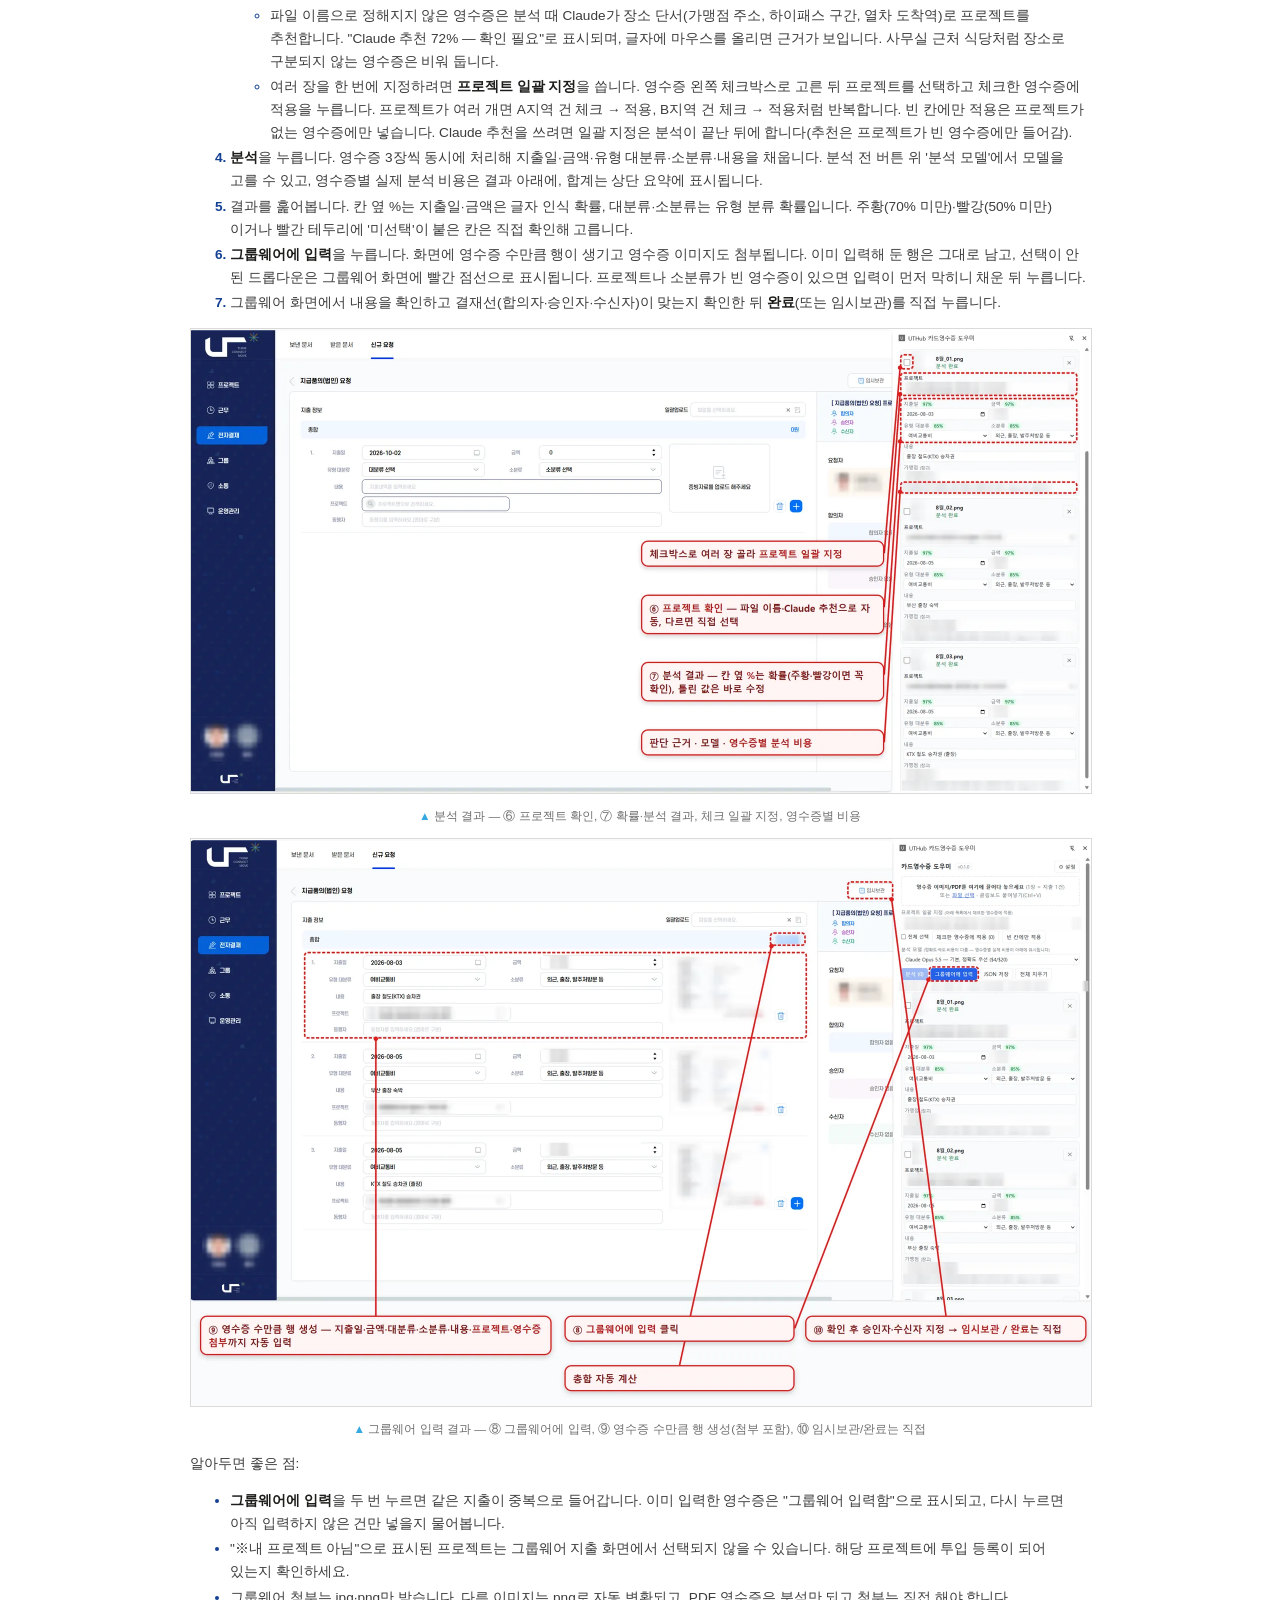
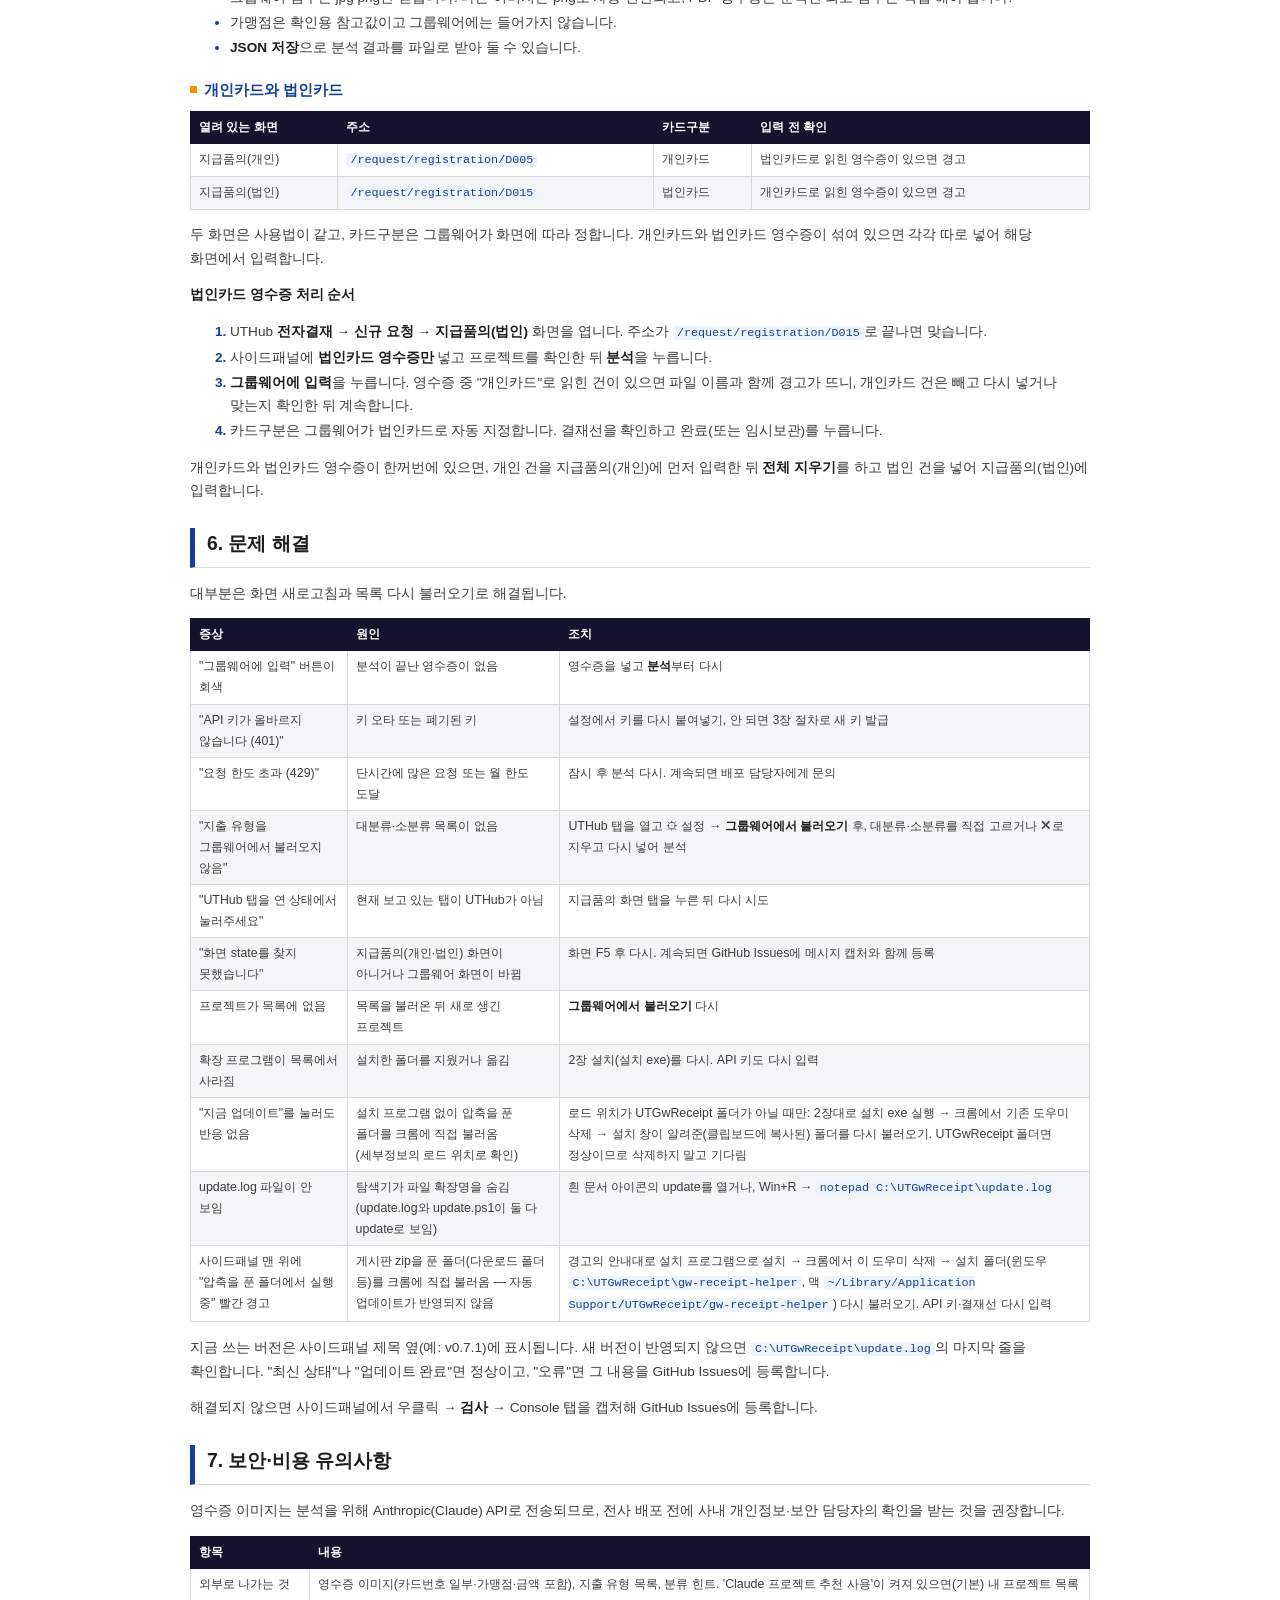
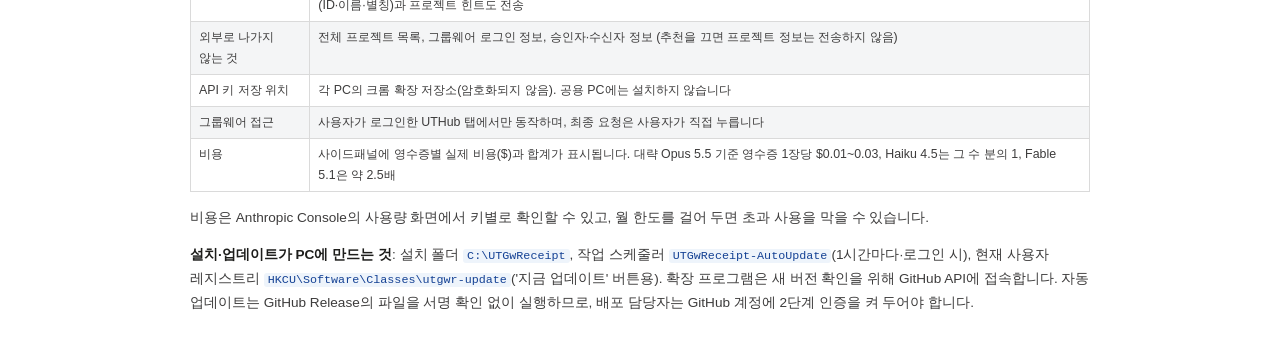
==== commit 351125c5: "- type: feat - 이슈개요: 처음 실행 시 프로젝트·지출 유형 목록 자동 불러오기(열린 UTHub 탭 사용, 로그인 후 재시도) Co-Authored-By: Claude " ====
--- a/extension/manual/index.html
+++ b/extension/manual/index.html
@@ -1,4 +1,4 @@
-<!doctype html><html lang="ko"><head><meta charset="utf-8"><title>유티허브 영수증 등록 도우미 사용 매뉴얼 v0.7.0</title><style>
+<!doctype html><html lang="ko"><head><meta charset="utf-8"><title>유티허브 영수증 등록 도우미 사용 매뉴얼 v0.7.1</title><style>
 @page { size: A4; margin: 16mm 15mm 16mm; }
 @page :first { margin: 0; }
 :root { --navy:#13132d; --blue:#144194; --sky:#36a9e1; --orange:#f39200; --green:#94c11e; --ink:#3d3c3c; --ink2:#1d1d1b; --muted:#706f6f; --line:#dadada; }
@@ -41,7 +41,7 @@
 @media print { .appbar { position: static; } }</style></head><body><header class="appbar"><svg viewBox="-50 -50 100 100" width="30" height="30">
   <g stroke-width="9" stroke-linecap="butt">
   <line x1="-30" y1="-40" x2="30" y2="40" stroke="#f39200"/><line x1="30" y1="-40" x2="-30" y2="40" stroke="#94c11e"/>
-  <line x1="0" y1="-48" x2="0" y2="48" stroke="#36a9e1"/><line x1="-48" y1="0" x2="48" y2="0" stroke="#36a9e1"/></g></svg><strong>UTHub 카드영수증 도우미</strong><span>사용 매뉴얼</span><b class="v">v0.7.0</b></header>
+  <line x1="0" y1="-48" x2="0" y2="48" stroke="#36a9e1"/><line x1="-48" y1="0" x2="48" y2="0" stroke="#36a9e1"/></g></svg><strong>UTHub 카드영수증 도우미</strong><span>사용 매뉴얼</span><b class="v">v0.7.1</b></header>
 <main><p>카드영수증 이미지를 넣으면 Claude가 지출일·금액·지출 유형을 읽어 UTHub 지급품의(개인·법인) 화면에 영수증 수만큼 자동 입력하는 크롬 확장 프로그램입니다. 사용자는 프로젝트를 확인하고 완료(요청)만 누르면 됩니다. 결재선(합의자·승인자·수신자)은 설정에 한 번 저장해 두면 자동으로 들어갑니다.</p>
 <h2>1. 배포 방식</h2>
 <p>설치 파일은 <strong>사내 게시판</strong>에 올려 배포하고, 업데이트만 <strong>GitHub</strong>를 씁니다. 각 PC는 GitHub를 1시간마다 확인해 새 버전을 자동으로 설치합니다.</p>
@@ -152,14 +152,14 @@
 </li>
 <li><strong>⚙ 설정</strong>에서 3장에서 발급한 <strong>Claude API 키</strong>(<code>sk-ant-</code>로 시작)를 붙여넣고 먼저 저장을 누릅니다.
 </li>
-<li><strong>그룹웨어에서 불러오기</strong>를 누릅니다. "프로젝트 N개 · 유형 N개"가 표시되면 성공입니다(지급품의 탭을 보고 있는 상태에서 누릅니다).
+<li><strong>그룹웨어에서 불러오기</strong>는 눌러도 되고 안 눌러도 됩니다. UTHub에 로그인한 탭이 열려 있으면 자동으로 불러오며, "프로젝트 N개 · 유형 N개"가 표시되면 성공입니다.
 </li>
 <li>프로젝트 별칭이나 힌트를 바꿨다면 <strong>저장</strong>을 한 번 더 누릅니다.
 </li></ol>
 <figure><img src="img/1.webp" alt="시작 화면 — ① 지급품의 화면 열기, ② 사이드패널, ③ ⚙ 설정, ④ 영수증 넣기, ⑤ 분석 모델·분석" loading="lazy"><figcaption>시작 화면 — ① 지급품의 화면 열기, ② 사이드패널, ③ ⚙ 설정, ④ 영수증 넣기, ⑤ 분석 모델·분석</figcaption></figure>
 <p>키를 바꾸려면 새 키를 입력하고 <strong>저장</strong>, 지우려면 <strong>키 초기화</strong>, 제대로 동작하는지 보려면 <strong>키 확인</strong>을 누릅니다(비용 없음). 저장된 키는 끝 4자리만 표시됩니다.</p>
 <table><thead><tr><th>설정 항목</th><th>설명</th></tr></thead><tbody><tr><td>모델</td><td>기본 Claude Opus 5.5(정확도 우선). Fable 5.1은 최고 성능·가장 비쌈, Sonnet 5.5는 절반 가격, Haiku 4.5는 최저가. 메인 화면의 '분석 모델'에서도 바꿀 수 있습니다</td></tr><tr><td>프로젝트 목록</td><td>그룹웨어에서 자동으로 채워집니다. 줄 끝에 세로막대(|)와 별칭을 붙이면(예: …기능개선|○○시스템,B지역) 파일 이름 자동 선택에 쓰입니다</td></tr><tr><td>분류 힌트</td><td>자주 틀리는 분류를 적어 두면 Claude가 우선 적용합니다. 예: "스타벅스는 복리후생비"</td></tr></tbody></table>
-<p>프로젝트·유형 목록은 UTHub 탭을 보고 있는 상태에서 사이드패널을 열 때, 마지막으로 불러온 지 12시간이 지났으면 자동으로 다시 불러옵니다. 새 프로젝트가 바로 안 보이면 <strong>그룹웨어에서 불러오기</strong>를 다시 누릅니다.</p>
+<p>프로젝트·유형 목록은 <strong>자동으로</strong> 불러옵니다. UTHub에 로그인한 탭이 열려 있으면 처음 실행할 때 바로, 없으면 UTHub 탭을 여는 순간 불러오고, 이후 12시간마다 새로 받습니다. 새 프로젝트가 바로 안 보이면 <strong>그룹웨어에서 불러오기</strong>를 누릅니다.</p>
 <p>설정의 <strong>Claude 프로젝트 추천 사용</strong>을 켜면 분석 때 프로젝트도 추천받습니다(기본 켜짐). 추천 후보는 그룹웨어 지출 화면에서 고를 수 있는 '내 프로젝트'입니다. <strong>프로젝트 힌트</strong>에 "A지역 → 26-PRJ-0011", "B지역 → 26-PRJ-0012"처럼 지역과 프로젝트를 적어 두면 추천이 정확해집니다.</p>
 <h3>결재선 미리 등록</h3>
 <p>결재선은 잘 바뀌지 않으므로 설정에 한 번 저장해 두고 계속 씁니다. ⚙ 설정의 <strong>결재선</strong> 칸에 이름을 쉼표(또는 띄어쓰기)로 구분해 적은 순서대로 입력하고 <strong>저장</strong>을 누릅니다.</p>
@@ -232,7 +232,7 @@
 <h2>6. 문제 해결</h2>
 <p>대부분은 화면 새로고침과 목록 다시 불러오기로 해결됩니다.</p>
 <table><thead><tr><th>증상</th><th>원인</th><th>조치</th></tr></thead><tbody><tr><td>"그룹웨어에 입력" 버튼이 회색</td><td>분석이 끝난 영수증이 없음</td><td>영수증을 넣고 <strong>분석</strong>부터 다시</td></tr><tr><td>"API 키가 올바르지 않습니다 (401)"</td><td>키 오타 또는 폐기된 키</td><td>설정에서 키를 다시 붙여넣기, 안 되면 3장 절차로 새 키 발급</td></tr><tr><td>"요청 한도 초과 (429)"</td><td>단시간에 많은 요청 또는 월 한도 도달</td><td>잠시 후 분석 다시. 계속되면 배포 담당자에게 문의</td></tr><tr><td>"지출 유형을 그룹웨어에서 불러오지 않음"</td><td>대분류·소분류 목록이 없음</td><td>UTHub 탭을 열고 ⚙ 설정 → <strong>그룹웨어에서 불러오기</strong> 후, 대분류·소분류를 직접 고르거나 ✕로 지우고 다시 넣어 분석</td></tr><tr><td>"UTHub 탭을 연 상태에서 눌러주세요"</td><td>현재 보고 있는 탭이 UTHub가 아님</td><td>지급품의 화면 탭을 누른 뒤 다시 시도</td></tr><tr><td>"화면 state를 찾지 못했습니다"</td><td>지급품의(개인·법인) 화면이 아니거나 그룹웨어 화면이 바뀜</td><td>화면 F5 후 다시. 계속되면 GitHub Issues에 메시지 캡처와 함께 등록</td></tr><tr><td>프로젝트가 목록에 없음</td><td>목록을 불러온 뒤 새로 생긴 프로젝트</td><td><strong>그룹웨어에서 불러오기</strong> 다시</td></tr><tr><td>확장 프로그램이 목록에서 사라짐</td><td>설치한 폴더를 지웠거나 옮김</td><td>2장 설치(설치 exe)를 다시. API 키도 다시 입력</td></tr><tr><td>"지금 업데이트"를 눌러도 반응 없음</td><td>설치 프로그램 없이 압축을 푼 폴더를 크롬에 직접 불러옴(세부정보의 로드 위치로 확인)</td><td>로드 위치가 UTGwReceipt 폴더가 아닐 때만: 2장대로 설치 exe 실행 → 크롬에서 기존 도우미 삭제 → 설치 창이 알려준(클립보드에 복사된) 폴더를 다시 불러오기. UTGwReceipt 폴더면 정상이므로 삭제하지 말고 기다림</td></tr><tr><td>update.log 파일이 안 보임</td><td>탐색기가 파일 확장명을 숨김(update.log와 update.ps1이 둘 다 update로 보임)</td><td>흰 문서 아이콘의 update를 열거나, Win+R → <code>notepad C:\UTGwReceipt\update.log</code></td></tr><tr><td>사이드패널 맨 위에 "압축을 푼 폴더에서 실행 중" 빨간 경고</td><td>게시판 zip을 푼 폴더(다운로드 폴더 등)를 크롬에 직접 불러옴 — 자동 업데이트가 반영되지 않음</td><td>경고의 안내대로 설치 프로그램으로 설치 → 크롬에서 이 도우미 삭제 → 설치 폴더(윈도우 <code>C:\UTGwReceipt\gw-receipt-helper</code>, 맥 <code>~/Library/Application Support/UTGwReceipt/gw-receipt-helper</code>) 다시 불러오기. API 키·결재선 다시 입력</td></tr></tbody></table>
-<p>지금 쓰는 버전은 사이드패널 제목 옆(예: v0.7.0)에 표시됩니다. 새 버전이 반영되지 않으면 <code>C:\UTGwReceipt\update.log</code>의 마지막 줄을 확인합니다. "최신 상태"나 "업데이트 완료"면 정상이고, "오류"면 그 내용을 GitHub Issues에 등록합니다.</p>
+<p>지금 쓰는 버전은 사이드패널 제목 옆(예: v0.7.1)에 표시됩니다. 새 버전이 반영되지 않으면 <code>C:\UTGwReceipt\update.log</code>의 마지막 줄을 확인합니다. "최신 상태"나 "업데이트 완료"면 정상이고, "오류"면 그 내용을 GitHub Issues에 등록합니다.</p>
 <p>해결되지 않으면 사이드패널에서 우클릭 → <strong>검사</strong> → Console 탭을 캡처해 GitHub Issues에 등록합니다.</p>
 <h2>7. 보안·비용 유의사항</h2>
 <p>영수증 이미지는 분석을 위해 Anthropic(Claude) API로 전송되므로, 전사 배포 전에 사내 개인정보·보안 담당자의 확인을 받는 것을 권장합니다.</p>
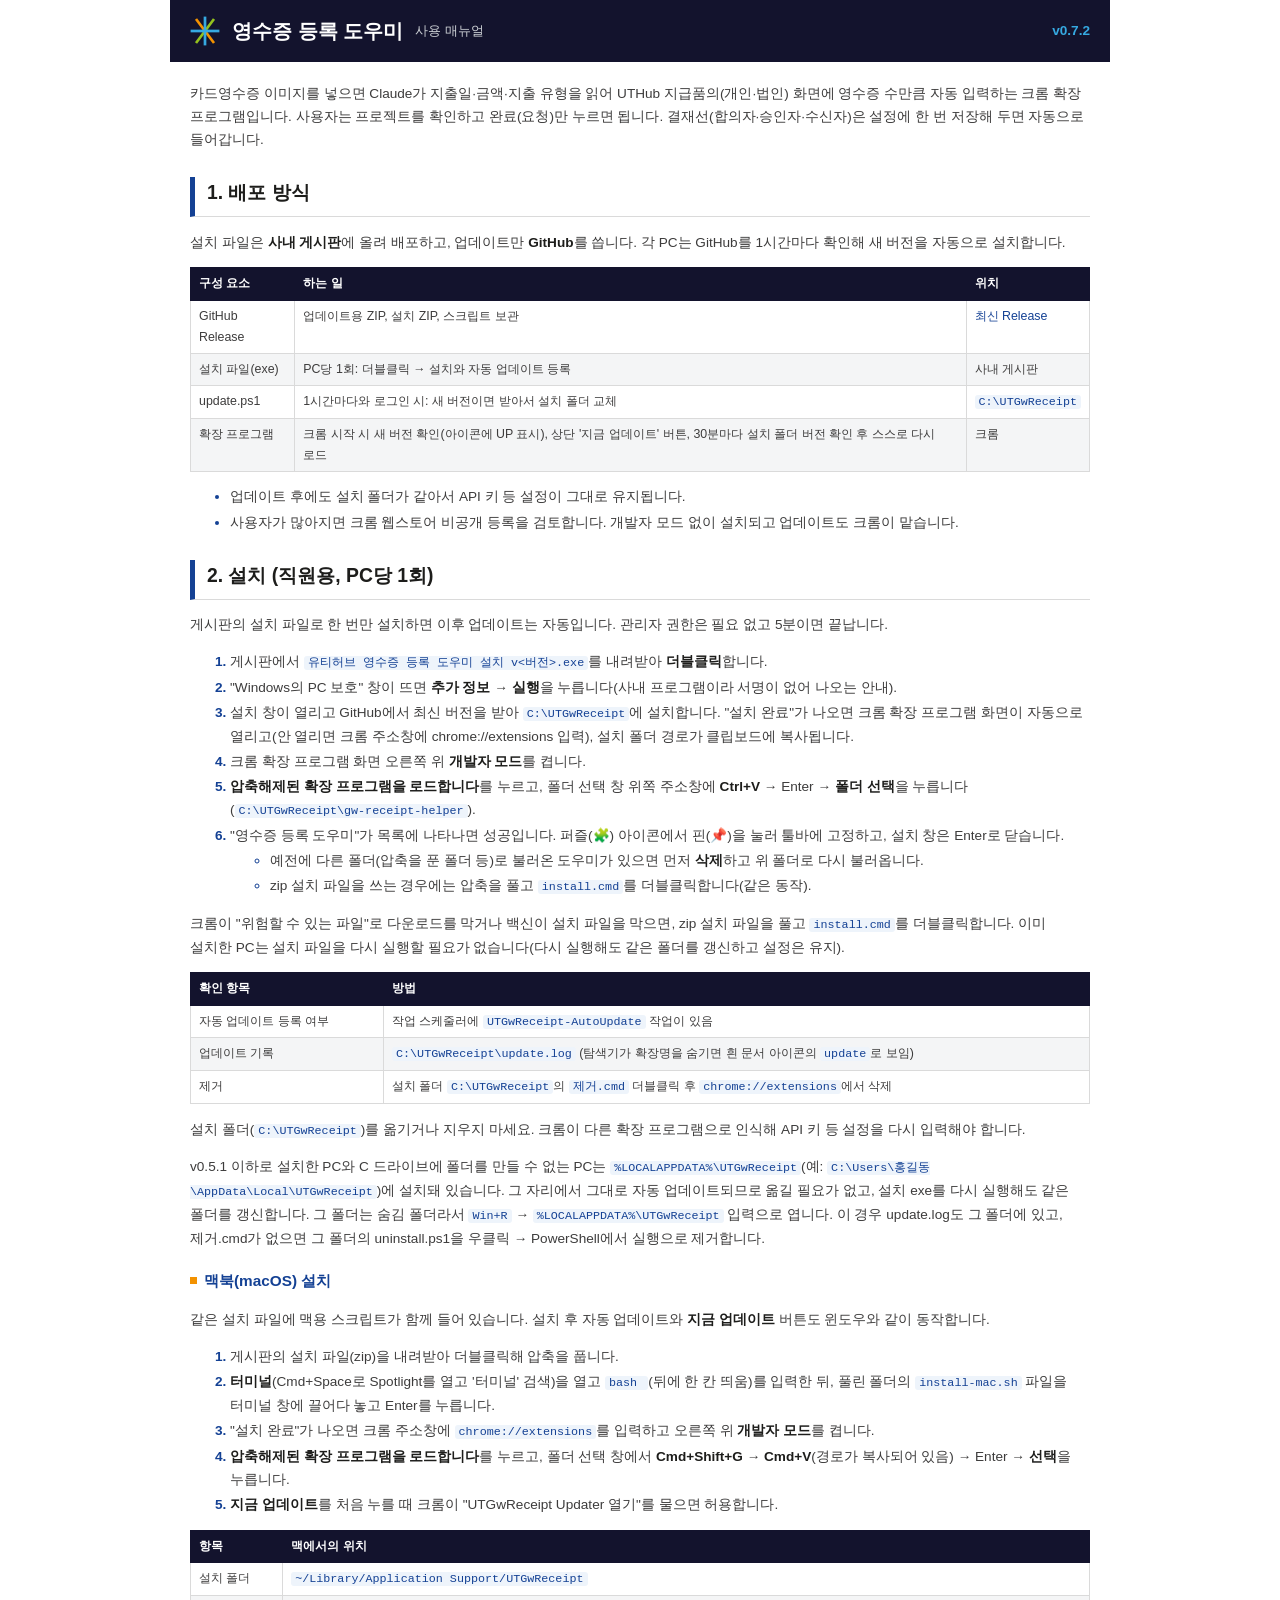
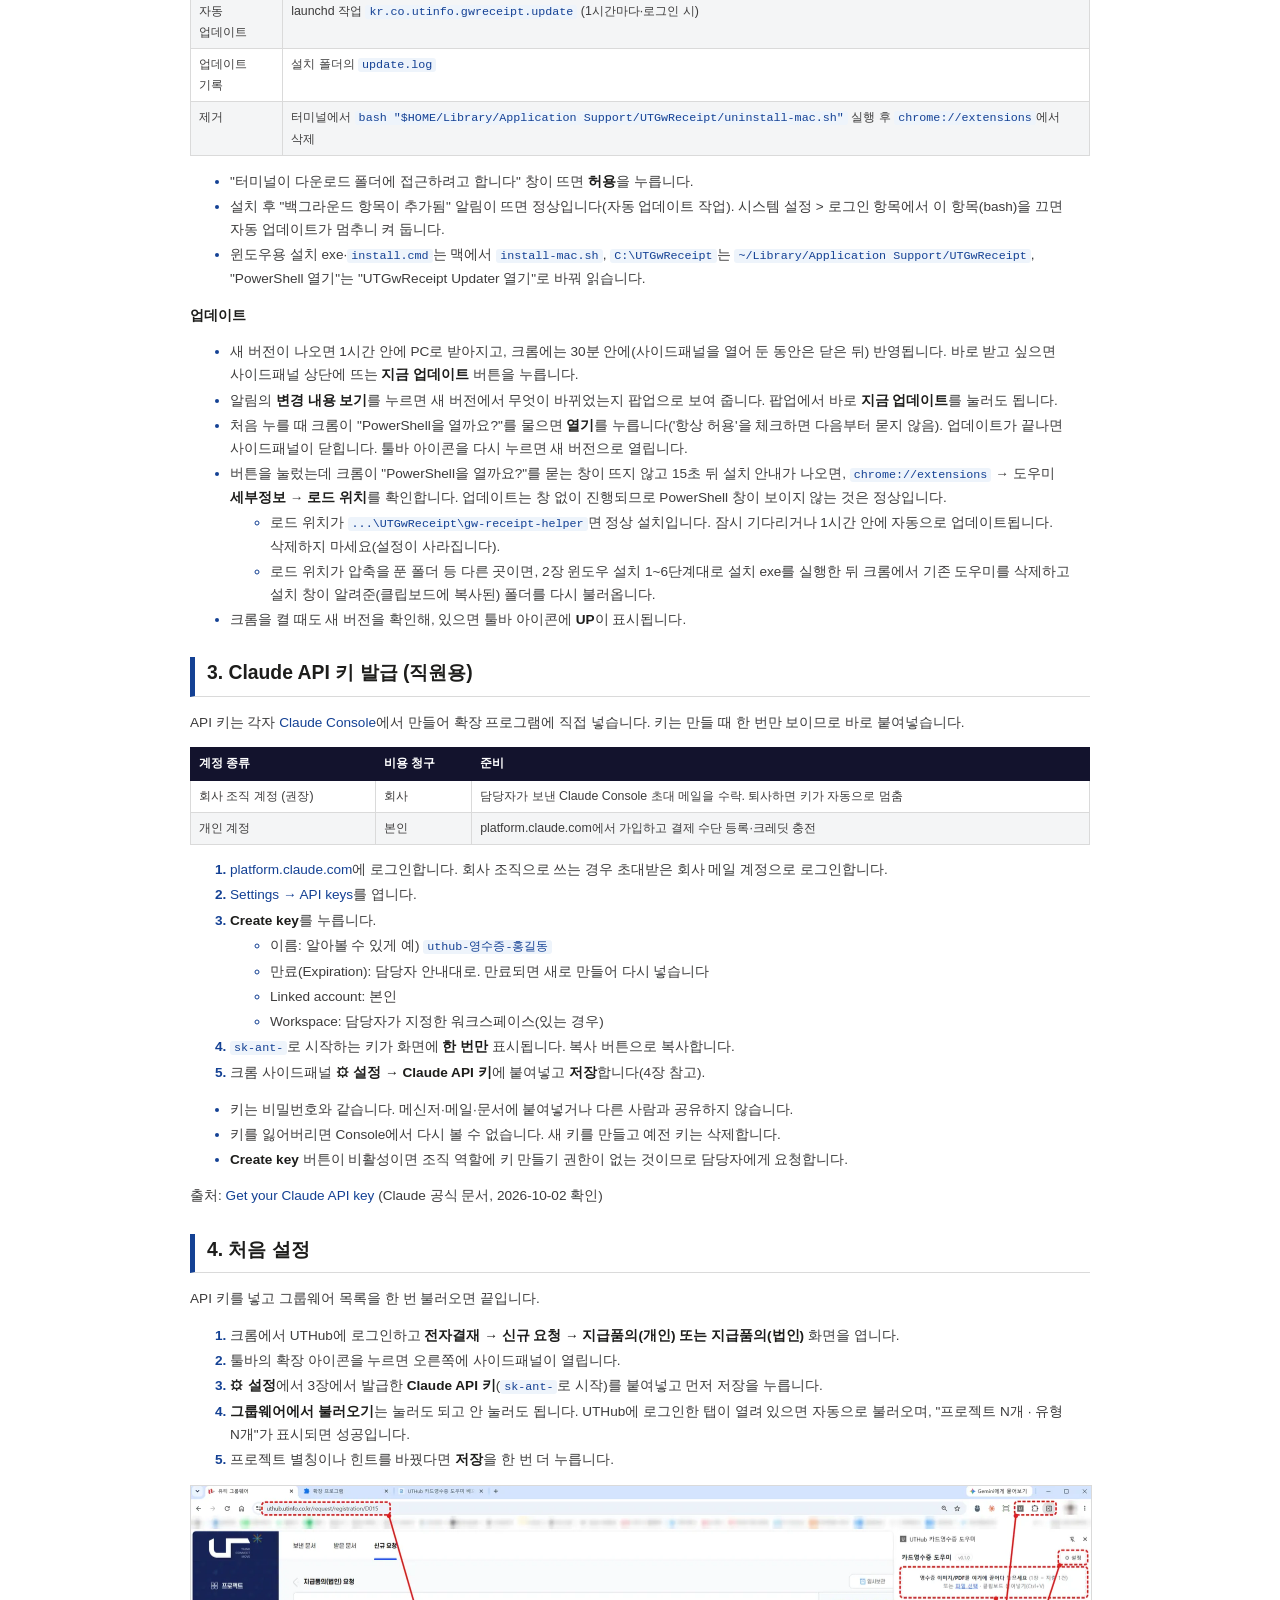
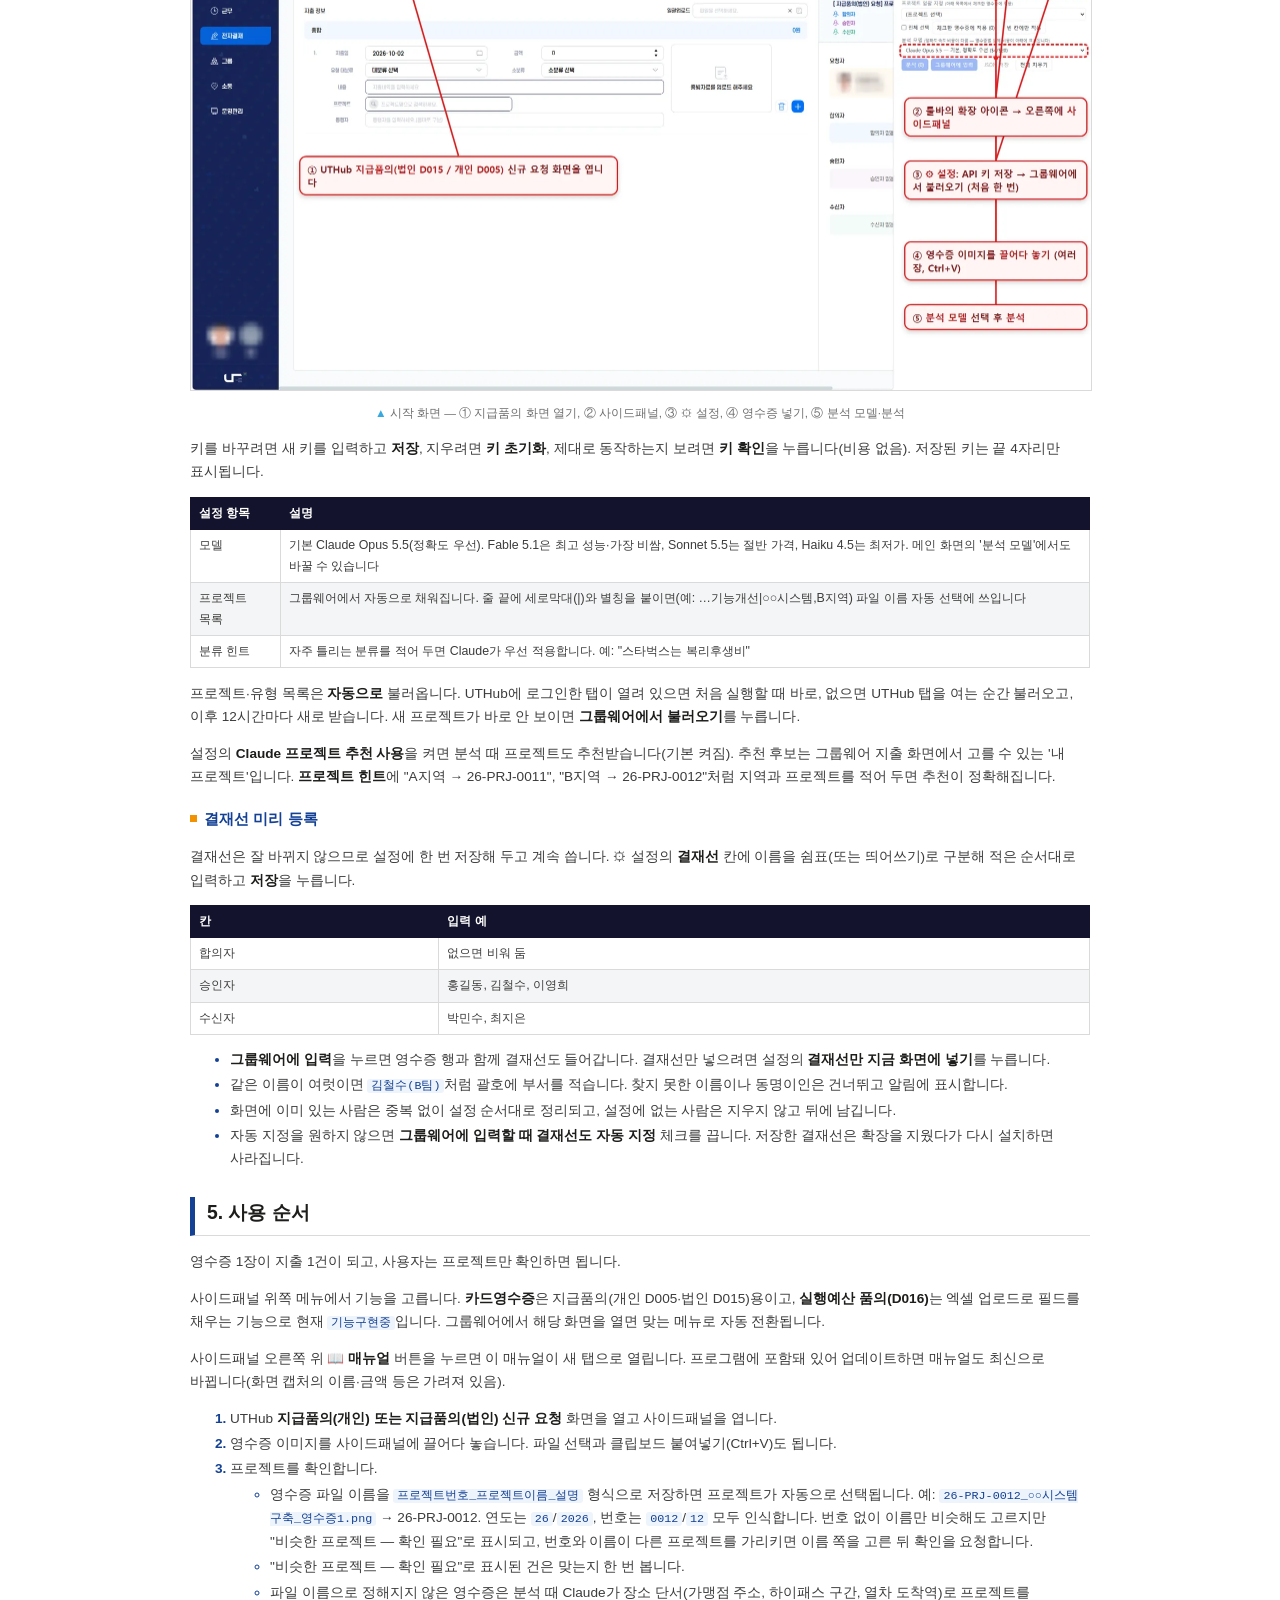
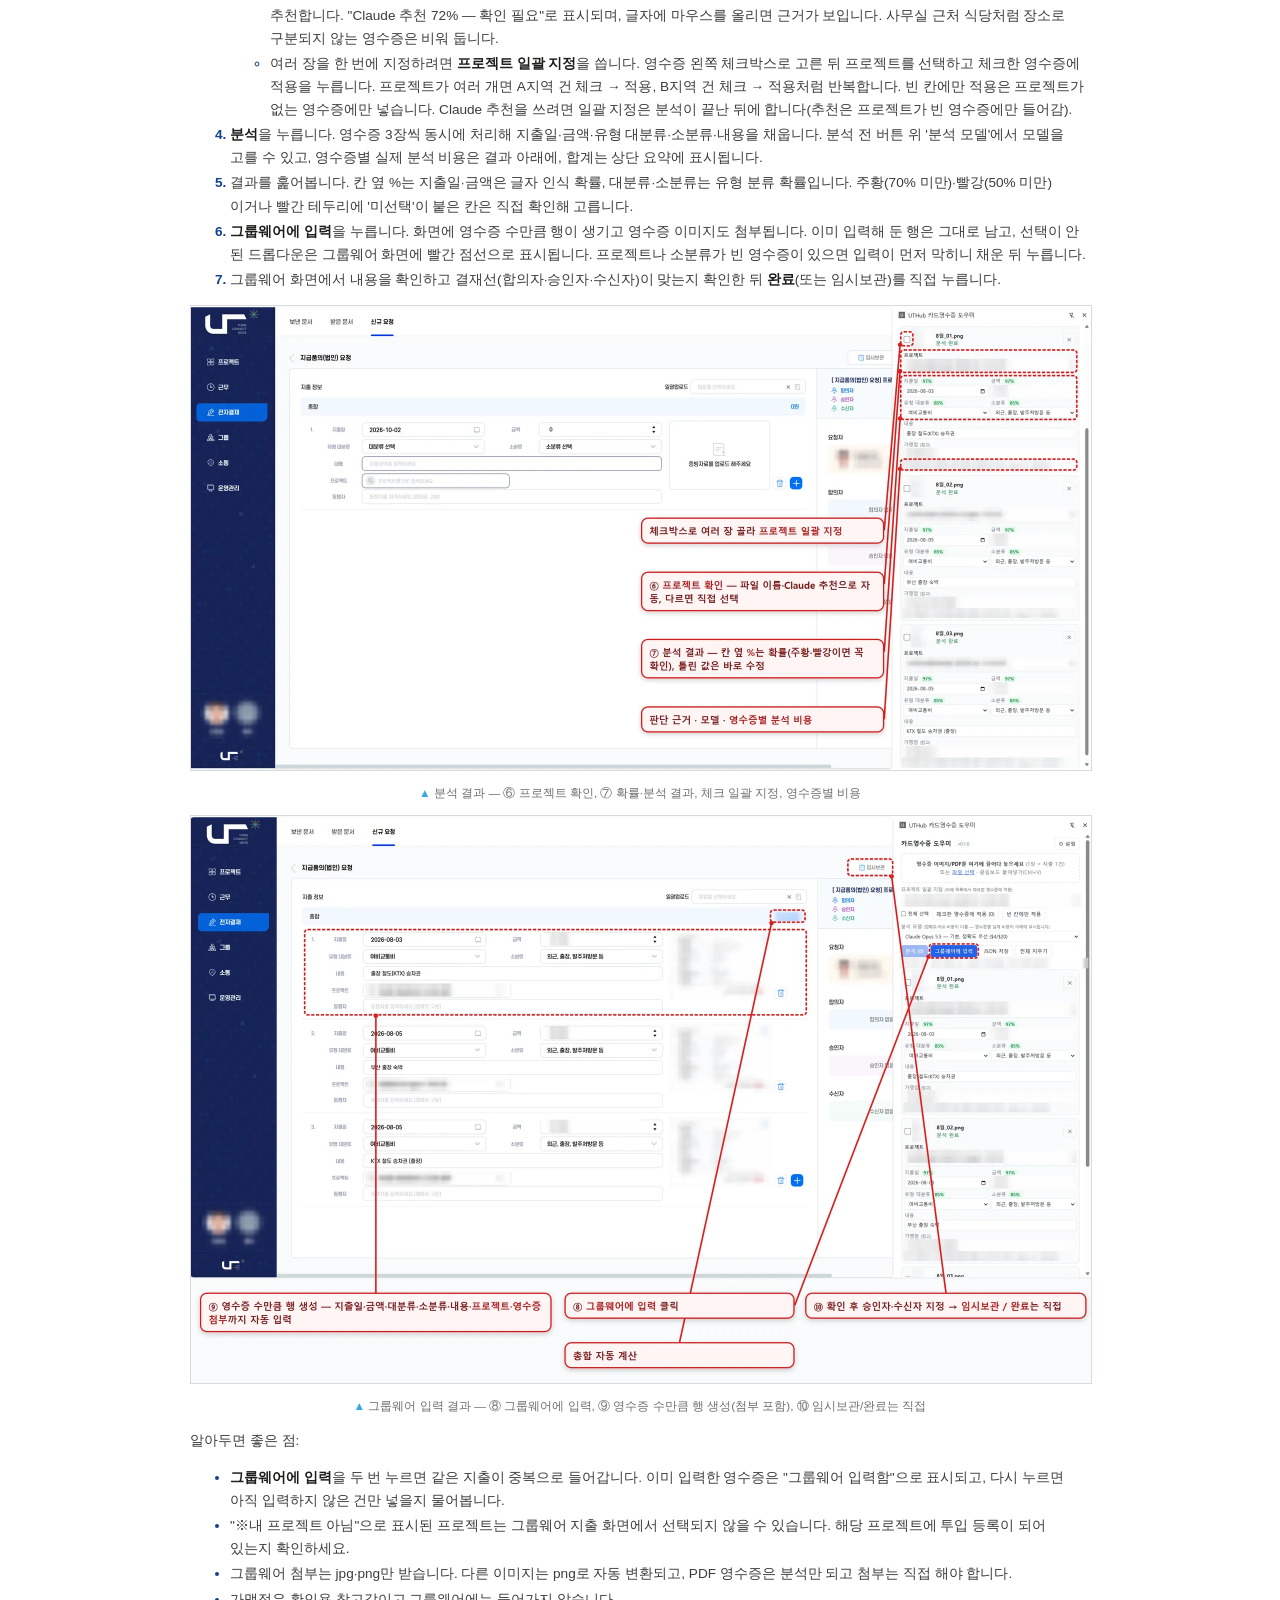
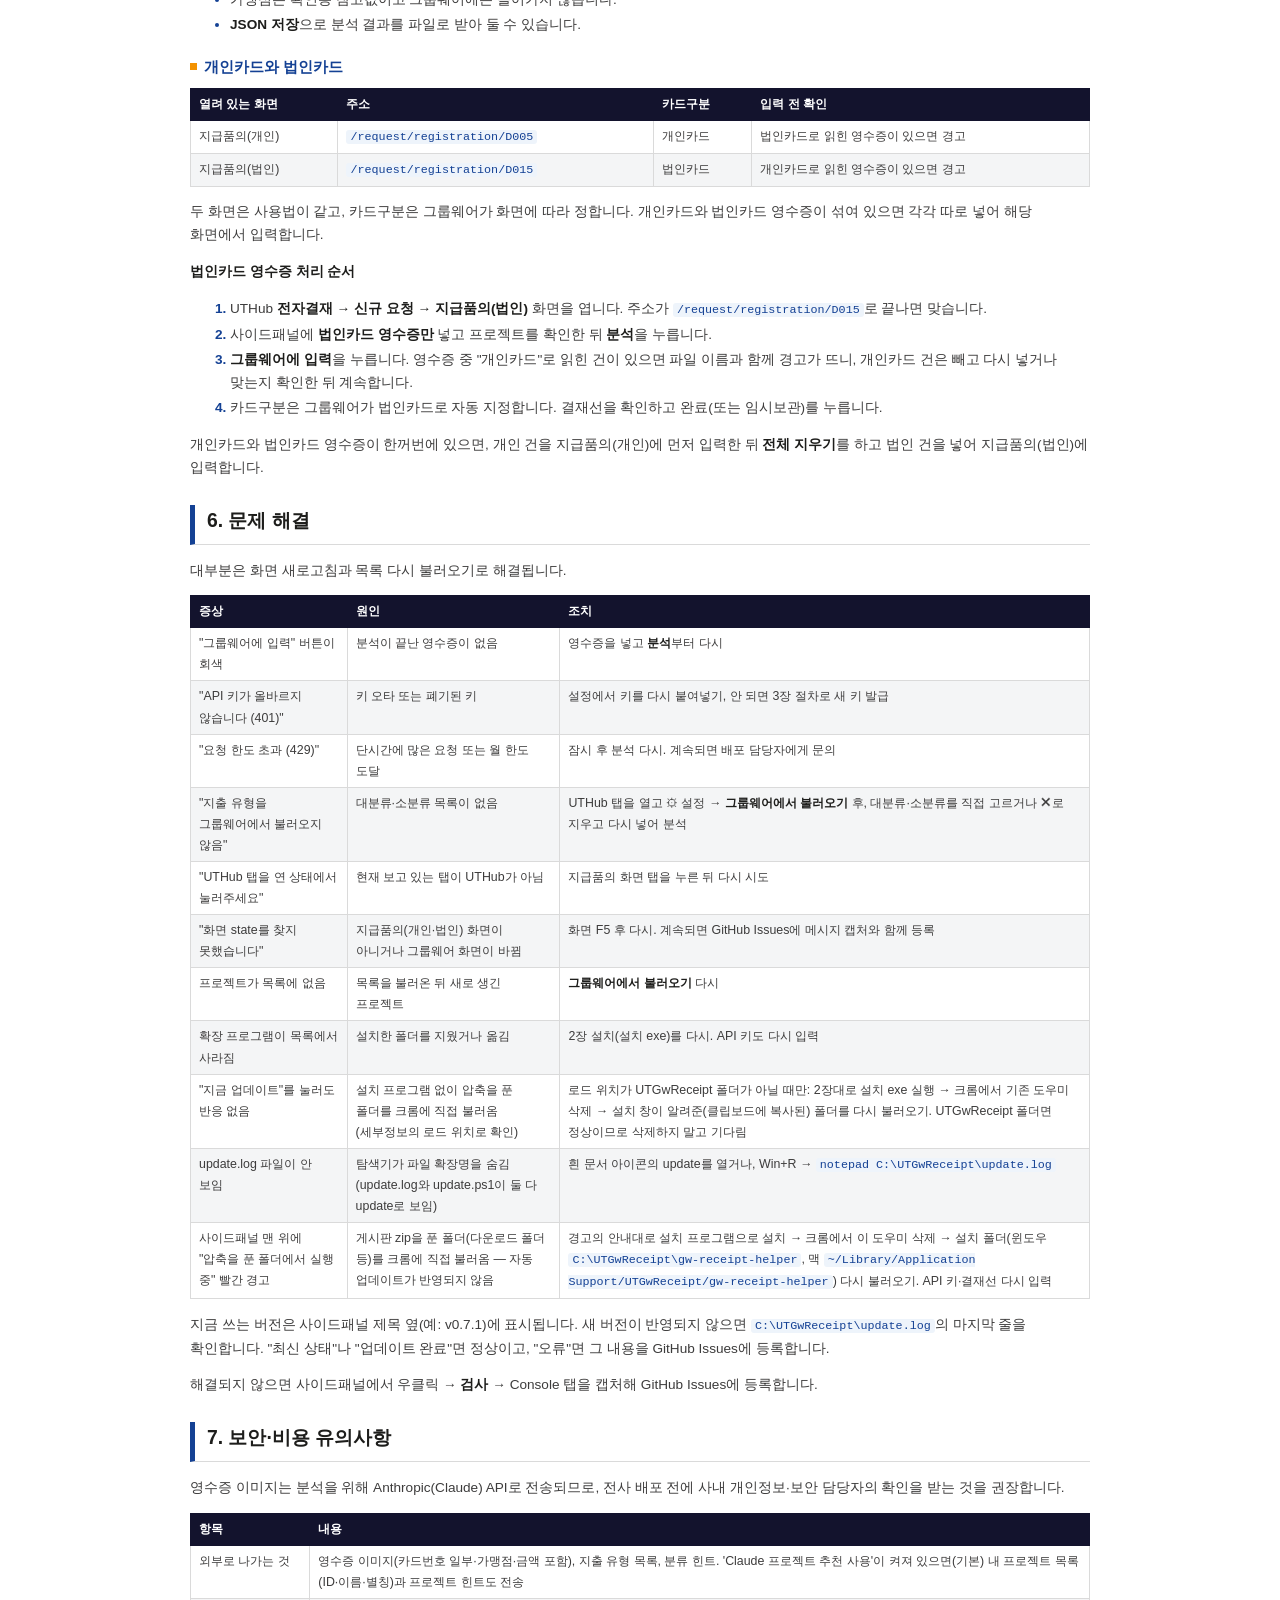
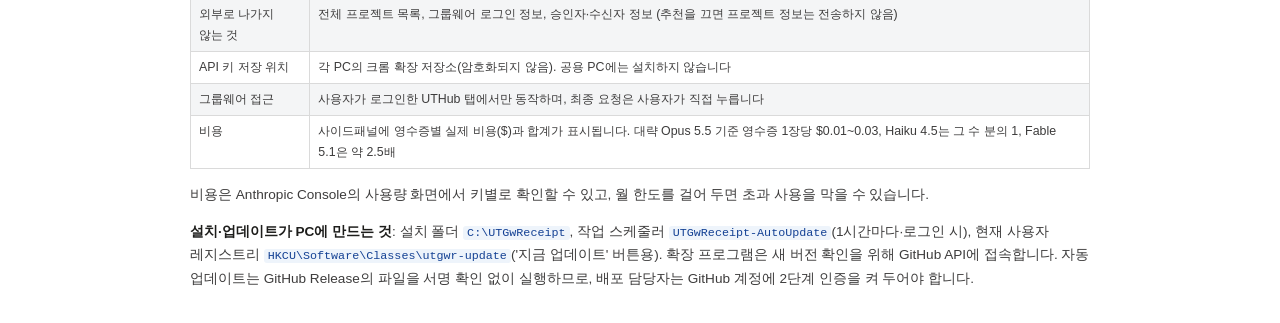
==== commit 7581dca4: "- type: chore - 이슈개요: 프로그램 이름을 '영수증 등록 도우미'로 변경(확장 이름·사이드패널·설치 안내·매뉴얼) Co-Authored-By: Claude Opus 5" ====
--- a/extension/manual/index.html
+++ b/extension/manual/index.html
@@ -1,4 +1,4 @@
-<!doctype html><html lang="ko"><head><meta charset="utf-8"><title>유티허브 영수증 등록 도우미 사용 매뉴얼 v0.7.1</title><style>
+<!doctype html><html lang="ko"><head><meta charset="utf-8"><title>유티허브 영수증 등록 도우미 사용 매뉴얼 v0.7.2</title><style>
 @page { size: A4; margin: 16mm 15mm 16mm; }
 @page :first { margin: 0; }
 :root { --navy:#13132d; --blue:#144194; --sky:#36a9e1; --orange:#f39200; --green:#94c11e; --ink:#3d3c3c; --ink2:#1d1d1b; --muted:#706f6f; --line:#dadada; }
@@ -41,7 +41,7 @@
 @media print { .appbar { position: static; } }</style></head><body><header class="appbar"><svg viewBox="-50 -50 100 100" width="30" height="30">
   <g stroke-width="9" stroke-linecap="butt">
   <line x1="-30" y1="-40" x2="30" y2="40" stroke="#f39200"/><line x1="30" y1="-40" x2="-30" y2="40" stroke="#94c11e"/>
-  <line x1="0" y1="-48" x2="0" y2="48" stroke="#36a9e1"/><line x1="-48" y1="0" x2="48" y2="0" stroke="#36a9e1"/></g></svg><strong>UTHub 카드영수증 도우미</strong><span>사용 매뉴얼</span><b class="v">v0.7.1</b></header>
+  <line x1="0" y1="-48" x2="0" y2="48" stroke="#36a9e1"/><line x1="-48" y1="0" x2="48" y2="0" stroke="#36a9e1"/></g></svg><strong>영수증 등록 도우미</strong><span>사용 매뉴얼</span><b class="v">v0.7.2</b></header>
 <main><p>카드영수증 이미지를 넣으면 Claude가 지출일·금액·지출 유형을 읽어 UTHub 지급품의(개인·법인) 화면에 영수증 수만큼 자동 입력하는 크롬 확장 프로그램입니다. 사용자는 프로젝트를 확인하고 완료(요청)만 누르면 됩니다. 결재선(합의자·승인자·수신자)은 설정에 한 번 저장해 두면 자동으로 들어갑니다.</p>
 <h2>1. 배포 방식</h2>
 <p>설치 파일은 <strong>사내 게시판</strong>에 올려 배포하고, 업데이트만 <strong>GitHub</strong>를 씁니다. 각 PC는 GitHub를 1시간마다 확인해 새 버전을 자동으로 설치합니다.</p>
@@ -64,7 +64,7 @@
 </li>
 <li><strong>압축해제된 확장 프로그램을 로드합니다</strong>를 누르고, 폴더 선택 창 위쪽 주소창에 <strong>Ctrl+V</strong> → Enter → <strong>폴더 선택</strong>을 누릅니다(<code>C:\UTGwReceipt\gw-receipt-helper</code>).
 </li>
-<li>"UTHub 카드영수증 도우미"가 목록에 나타나면 성공입니다. 퍼즐(🧩) 아이콘에서 핀(📌)을 눌러 툴바에 고정하고, 설치 창은 Enter로 닫습니다.
+<li>"영수증 등록 도우미"가 목록에 나타나면 성공입니다. 퍼즐(🧩) 아이콘에서 핀(📌)을 눌러 툴바에 고정하고, 설치 창은 Enter로 닫습니다.
 <ul>
 <li>예전에 다른 폴더(압축을 푼 폴더 등)로 불러온 도우미가 있으면 먼저 <strong>삭제</strong>하고 위 폴더로 다시 불러옵니다.
 </li>
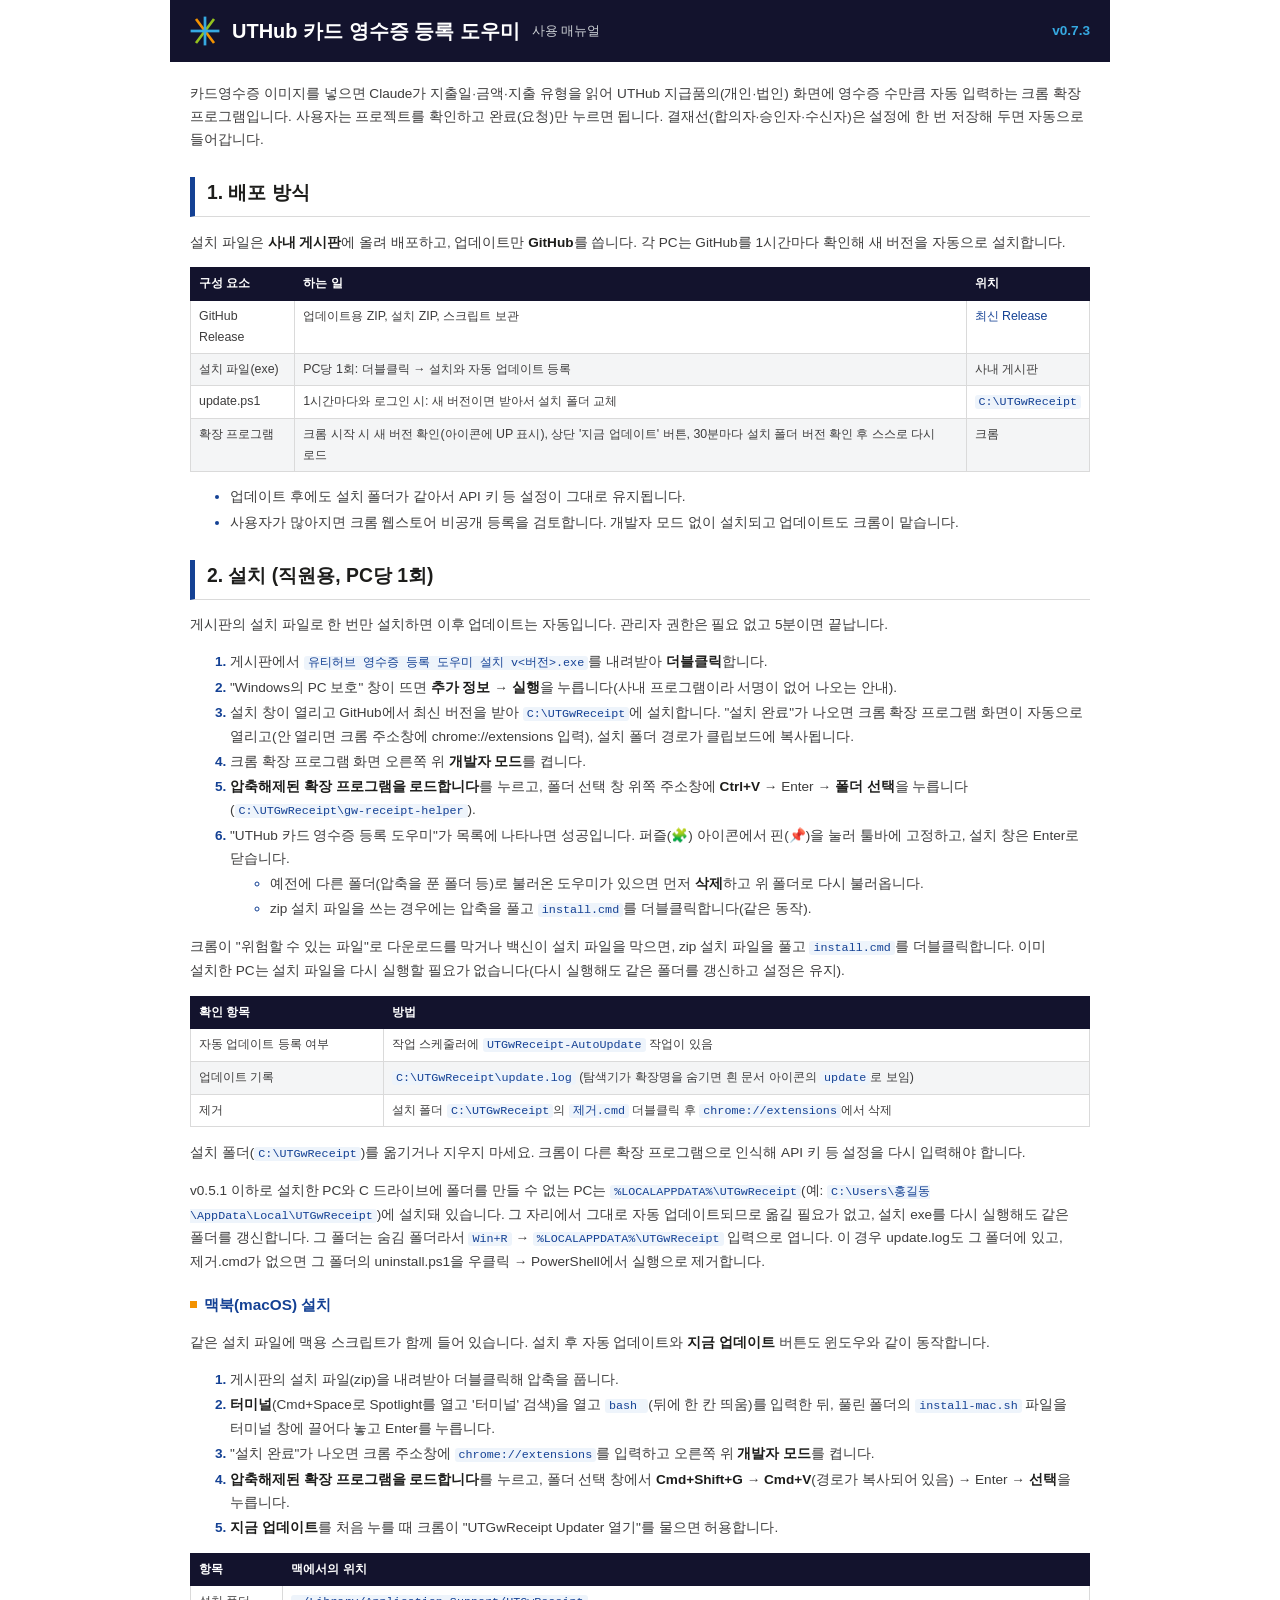
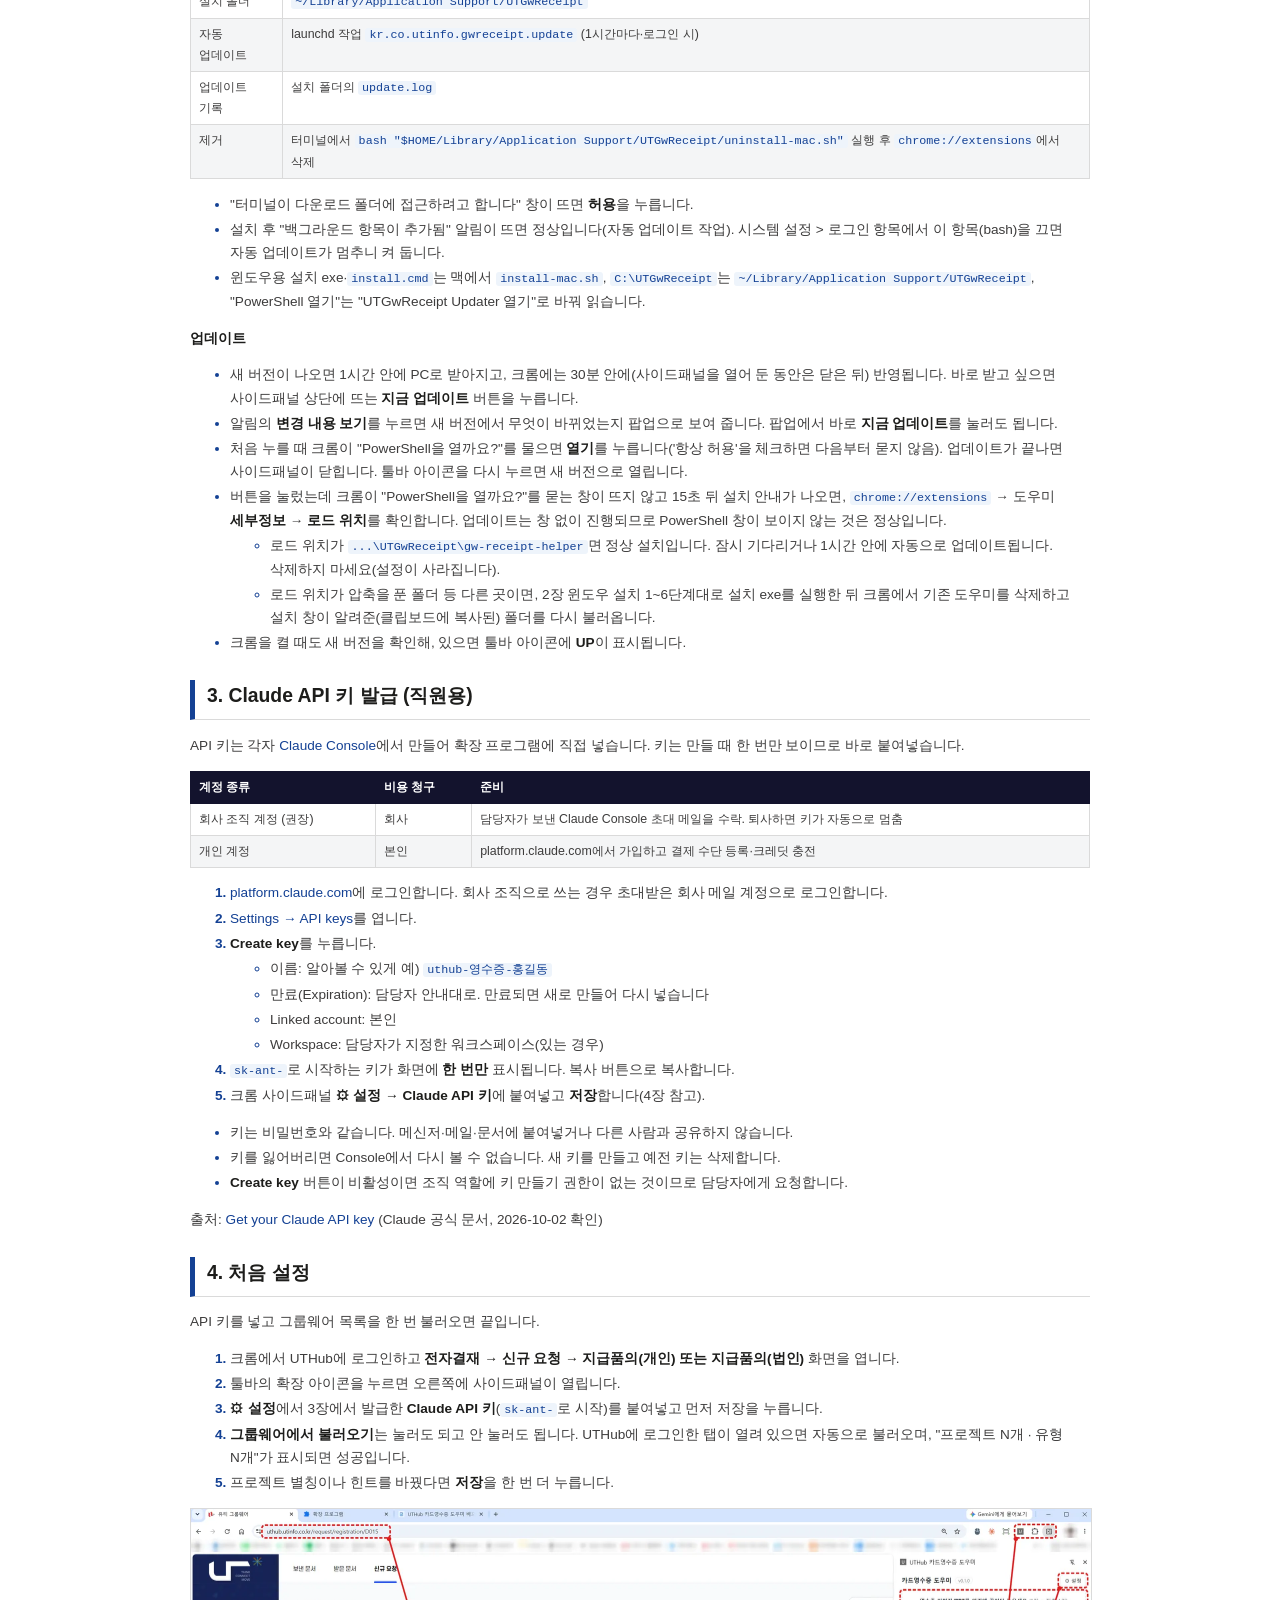
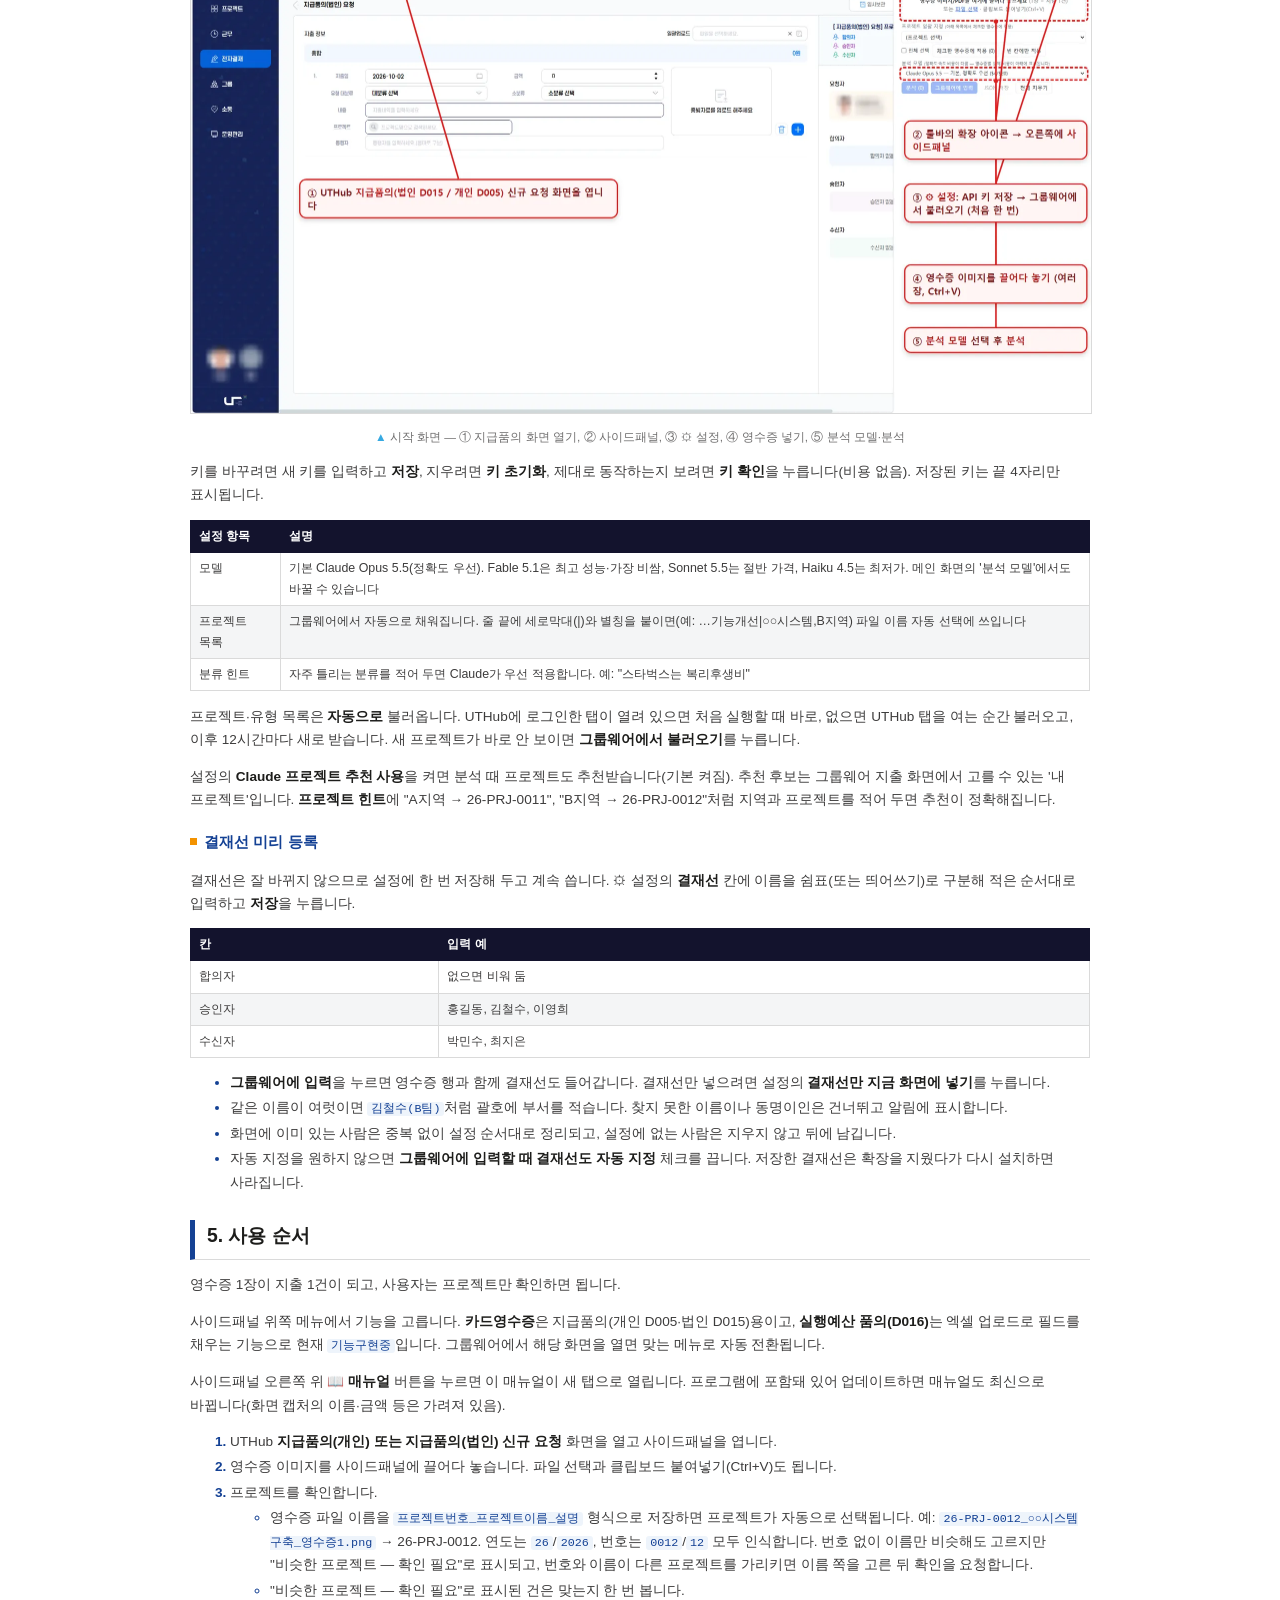
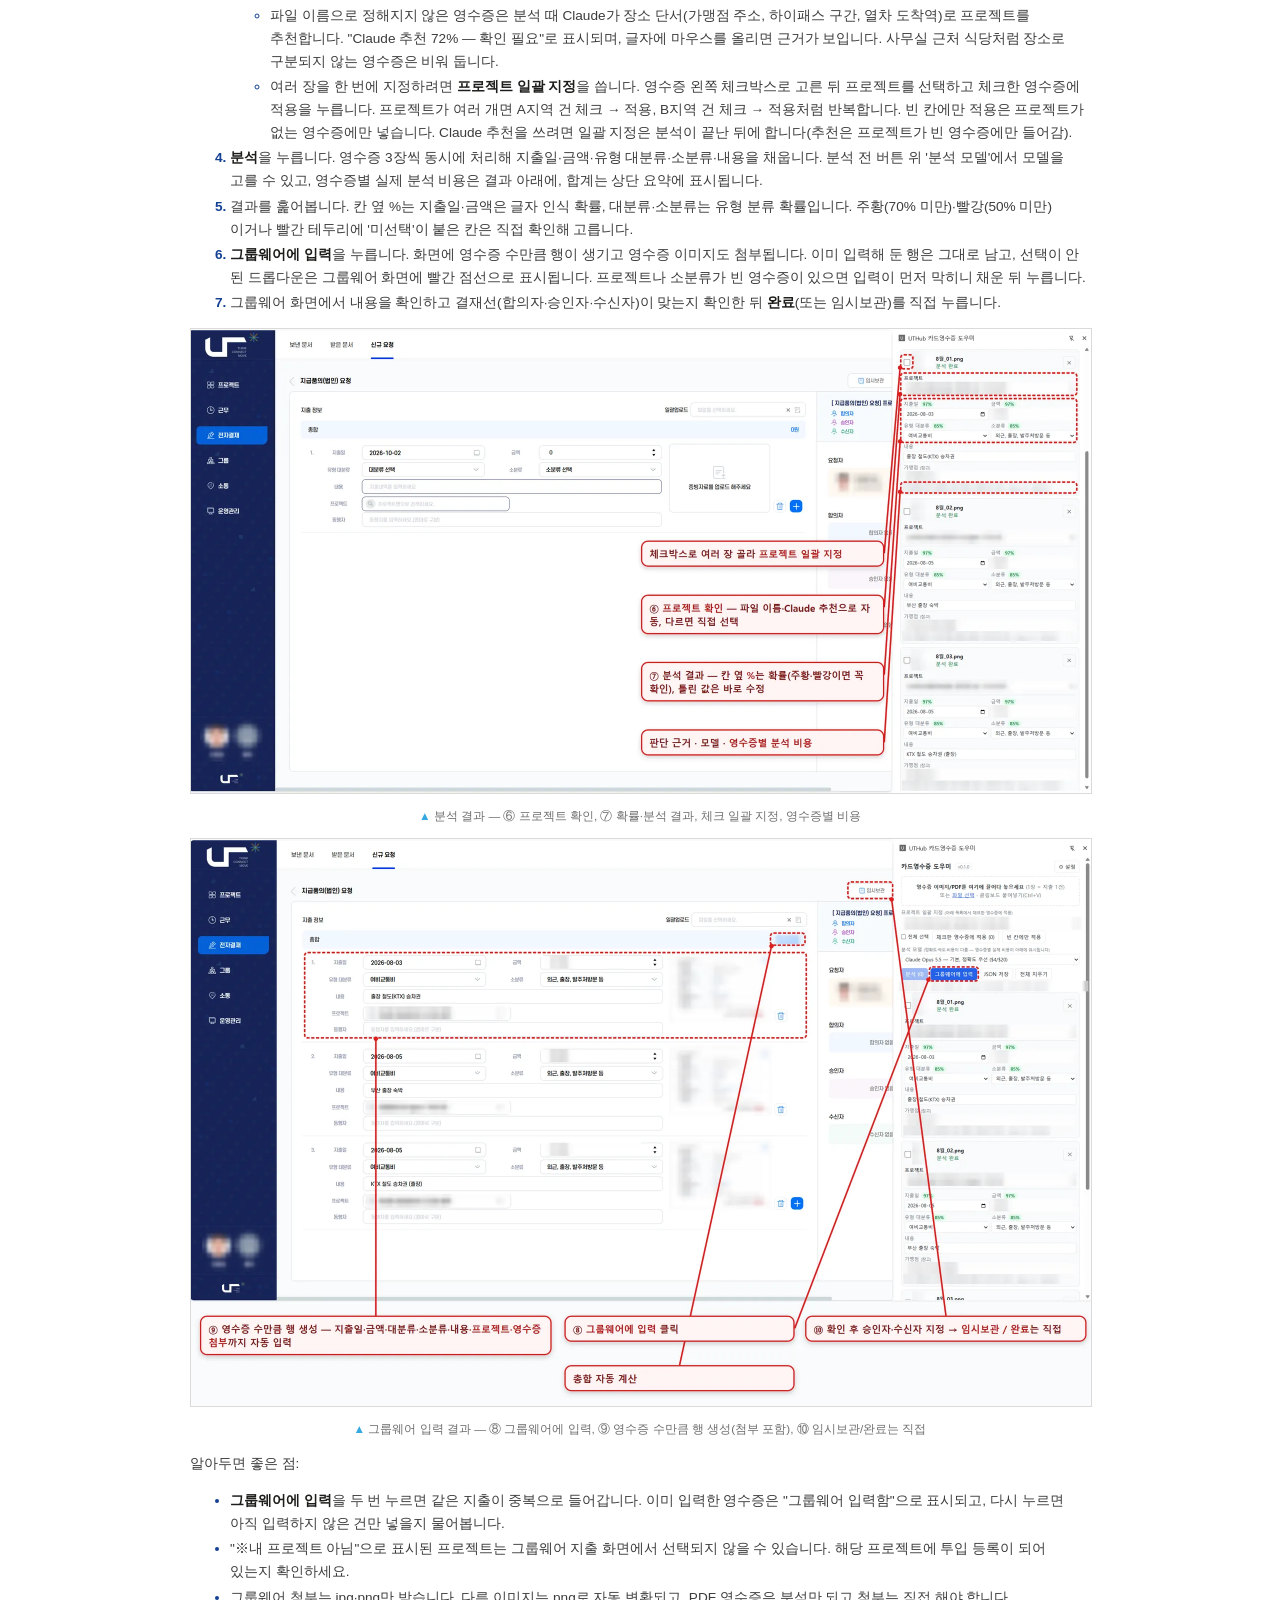
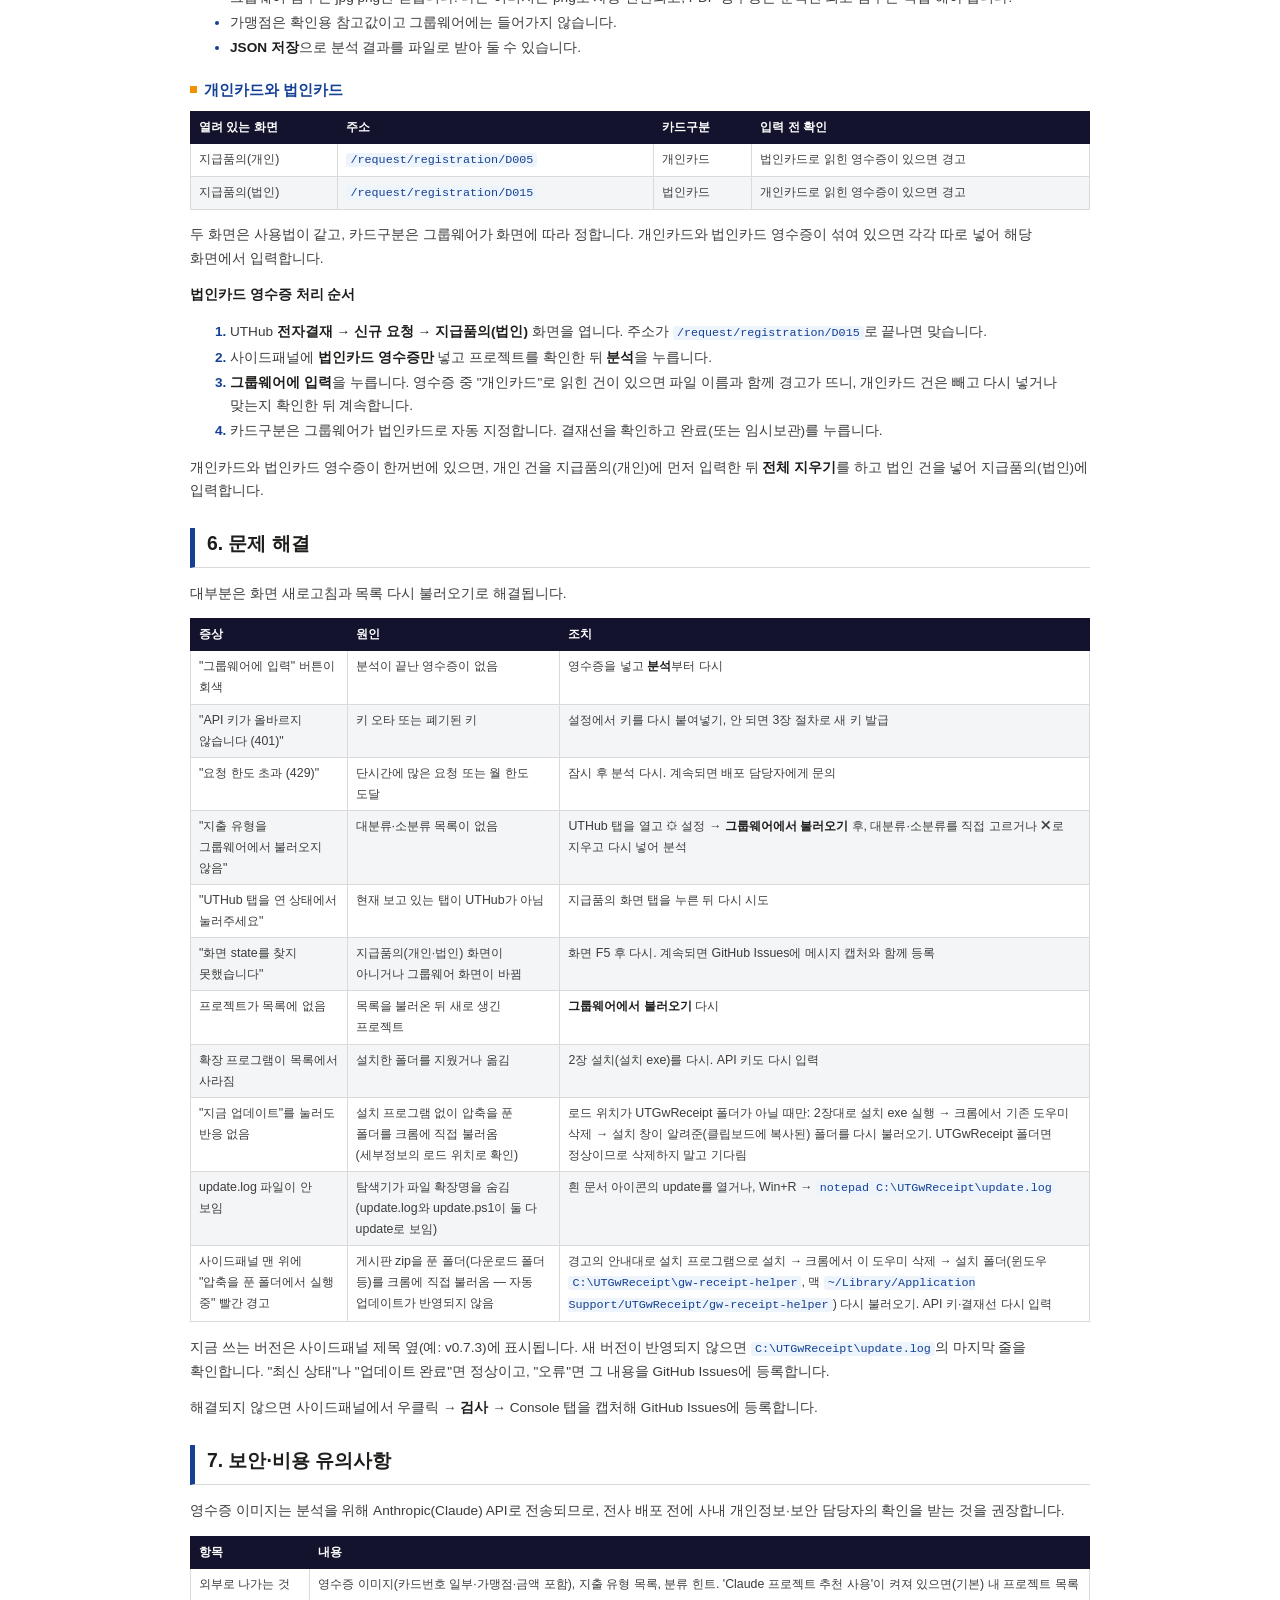
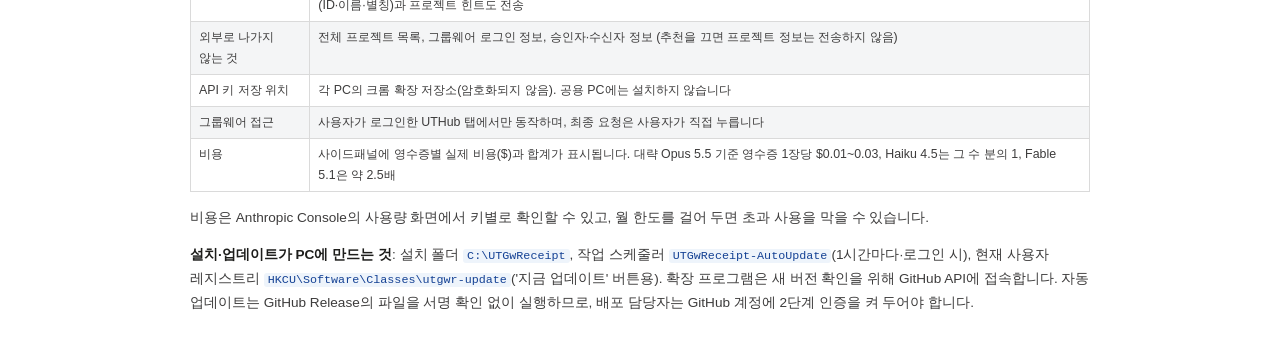
==== commit 1e16f33d: "- type: chore - 이슈개요: 프로그램 이름을 'UTHub 카드 영수증 등록 도우미'로 변경 및 사이드패널 제목 줄바꿈 보완 Co-Authored-By: Claude Op" ====
--- a/extension/manual/index.html
+++ b/extension/manual/index.html
@@ -1,4 +1,4 @@
-<!doctype html><html lang="ko"><head><meta charset="utf-8"><title>유티허브 영수증 등록 도우미 사용 매뉴얼 v0.7.2</title><style>
+<!doctype html><html lang="ko"><head><meta charset="utf-8"><title>UTHub 카드 영수증 등록 도우미 사용 매뉴얼 v0.7.3</title><style>
 @page { size: A4; margin: 16mm 15mm 16mm; }
 @page :first { margin: 0; }
 :root { --navy:#13132d; --blue:#144194; --sky:#36a9e1; --orange:#f39200; --green:#94c11e; --ink:#3d3c3c; --ink2:#1d1d1b; --muted:#706f6f; --line:#dadada; }
@@ -41,7 +41,7 @@
 @media print { .appbar { position: static; } }</style></head><body><header class="appbar"><svg viewBox="-50 -50 100 100" width="30" height="30">
   <g stroke-width="9" stroke-linecap="butt">
   <line x1="-30" y1="-40" x2="30" y2="40" stroke="#f39200"/><line x1="30" y1="-40" x2="-30" y2="40" stroke="#94c11e"/>
-  <line x1="0" y1="-48" x2="0" y2="48" stroke="#36a9e1"/><line x1="-48" y1="0" x2="48" y2="0" stroke="#36a9e1"/></g></svg><strong>영수증 등록 도우미</strong><span>사용 매뉴얼</span><b class="v">v0.7.2</b></header>
+  <line x1="0" y1="-48" x2="0" y2="48" stroke="#36a9e1"/><line x1="-48" y1="0" x2="48" y2="0" stroke="#36a9e1"/></g></svg><strong>UTHub 카드 영수증 등록 도우미</strong><span>사용 매뉴얼</span><b class="v">v0.7.3</b></header>
 <main><p>카드영수증 이미지를 넣으면 Claude가 지출일·금액·지출 유형을 읽어 UTHub 지급품의(개인·법인) 화면에 영수증 수만큼 자동 입력하는 크롬 확장 프로그램입니다. 사용자는 프로젝트를 확인하고 완료(요청)만 누르면 됩니다. 결재선(합의자·승인자·수신자)은 설정에 한 번 저장해 두면 자동으로 들어갑니다.</p>
 <h2>1. 배포 방식</h2>
 <p>설치 파일은 <strong>사내 게시판</strong>에 올려 배포하고, 업데이트만 <strong>GitHub</strong>를 씁니다. 각 PC는 GitHub를 1시간마다 확인해 새 버전을 자동으로 설치합니다.</p>
@@ -64,7 +64,7 @@
 </li>
 <li><strong>압축해제된 확장 프로그램을 로드합니다</strong>를 누르고, 폴더 선택 창 위쪽 주소창에 <strong>Ctrl+V</strong> → Enter → <strong>폴더 선택</strong>을 누릅니다(<code>C:\UTGwReceipt\gw-receipt-helper</code>).
 </li>
-<li>"영수증 등록 도우미"가 목록에 나타나면 성공입니다. 퍼즐(🧩) 아이콘에서 핀(📌)을 눌러 툴바에 고정하고, 설치 창은 Enter로 닫습니다.
+<li>"UTHub 카드 영수증 등록 도우미"가 목록에 나타나면 성공입니다. 퍼즐(🧩) 아이콘에서 핀(📌)을 눌러 툴바에 고정하고, 설치 창은 Enter로 닫습니다.
 <ul>
 <li>예전에 다른 폴더(압축을 푼 폴더 등)로 불러온 도우미가 있으면 먼저 <strong>삭제</strong>하고 위 폴더로 다시 불러옵니다.
 </li>
@@ -232,7 +232,7 @@
 <h2>6. 문제 해결</h2>
 <p>대부분은 화면 새로고침과 목록 다시 불러오기로 해결됩니다.</p>
 <table><thead><tr><th>증상</th><th>원인</th><th>조치</th></tr></thead><tbody><tr><td>"그룹웨어에 입력" 버튼이 회색</td><td>분석이 끝난 영수증이 없음</td><td>영수증을 넣고 <strong>분석</strong>부터 다시</td></tr><tr><td>"API 키가 올바르지 않습니다 (401)"</td><td>키 오타 또는 폐기된 키</td><td>설정에서 키를 다시 붙여넣기, 안 되면 3장 절차로 새 키 발급</td></tr><tr><td>"요청 한도 초과 (429)"</td><td>단시간에 많은 요청 또는 월 한도 도달</td><td>잠시 후 분석 다시. 계속되면 배포 담당자에게 문의</td></tr><tr><td>"지출 유형을 그룹웨어에서 불러오지 않음"</td><td>대분류·소분류 목록이 없음</td><td>UTHub 탭을 열고 ⚙ 설정 → <strong>그룹웨어에서 불러오기</strong> 후, 대분류·소분류를 직접 고르거나 ✕로 지우고 다시 넣어 분석</td></tr><tr><td>"UTHub 탭을 연 상태에서 눌러주세요"</td><td>현재 보고 있는 탭이 UTHub가 아님</td><td>지급품의 화면 탭을 누른 뒤 다시 시도</td></tr><tr><td>"화면 state를 찾지 못했습니다"</td><td>지급품의(개인·법인) 화면이 아니거나 그룹웨어 화면이 바뀜</td><td>화면 F5 후 다시. 계속되면 GitHub Issues에 메시지 캡처와 함께 등록</td></tr><tr><td>프로젝트가 목록에 없음</td><td>목록을 불러온 뒤 새로 생긴 프로젝트</td><td><strong>그룹웨어에서 불러오기</strong> 다시</td></tr><tr><td>확장 프로그램이 목록에서 사라짐</td><td>설치한 폴더를 지웠거나 옮김</td><td>2장 설치(설치 exe)를 다시. API 키도 다시 입력</td></tr><tr><td>"지금 업데이트"를 눌러도 반응 없음</td><td>설치 프로그램 없이 압축을 푼 폴더를 크롬에 직접 불러옴(세부정보의 로드 위치로 확인)</td><td>로드 위치가 UTGwReceipt 폴더가 아닐 때만: 2장대로 설치 exe 실행 → 크롬에서 기존 도우미 삭제 → 설치 창이 알려준(클립보드에 복사된) 폴더를 다시 불러오기. UTGwReceipt 폴더면 정상이므로 삭제하지 말고 기다림</td></tr><tr><td>update.log 파일이 안 보임</td><td>탐색기가 파일 확장명을 숨김(update.log와 update.ps1이 둘 다 update로 보임)</td><td>흰 문서 아이콘의 update를 열거나, Win+R → <code>notepad C:\UTGwReceipt\update.log</code></td></tr><tr><td>사이드패널 맨 위에 "압축을 푼 폴더에서 실행 중" 빨간 경고</td><td>게시판 zip을 푼 폴더(다운로드 폴더 등)를 크롬에 직접 불러옴 — 자동 업데이트가 반영되지 않음</td><td>경고의 안내대로 설치 프로그램으로 설치 → 크롬에서 이 도우미 삭제 → 설치 폴더(윈도우 <code>C:\UTGwReceipt\gw-receipt-helper</code>, 맥 <code>~/Library/Application Support/UTGwReceipt/gw-receipt-helper</code>) 다시 불러오기. API 키·결재선 다시 입력</td></tr></tbody></table>
-<p>지금 쓰는 버전은 사이드패널 제목 옆(예: v0.7.1)에 표시됩니다. 새 버전이 반영되지 않으면 <code>C:\UTGwReceipt\update.log</code>의 마지막 줄을 확인합니다. "최신 상태"나 "업데이트 완료"면 정상이고, "오류"면 그 내용을 GitHub Issues에 등록합니다.</p>
+<p>지금 쓰는 버전은 사이드패널 제목 옆(예: v0.7.3)에 표시됩니다. 새 버전이 반영되지 않으면 <code>C:\UTGwReceipt\update.log</code>의 마지막 줄을 확인합니다. "최신 상태"나 "업데이트 완료"면 정상이고, "오류"면 그 내용을 GitHub Issues에 등록합니다.</p>
 <p>해결되지 않으면 사이드패널에서 우클릭 → <strong>검사</strong> → Console 탭을 캡처해 GitHub Issues에 등록합니다.</p>
 <h2>7. 보안·비용 유의사항</h2>
 <p>영수증 이미지는 분석을 위해 Anthropic(Claude) API로 전송되므로, 전사 배포 전에 사내 개인정보·보안 담당자의 확인을 받는 것을 권장합니다.</p>
